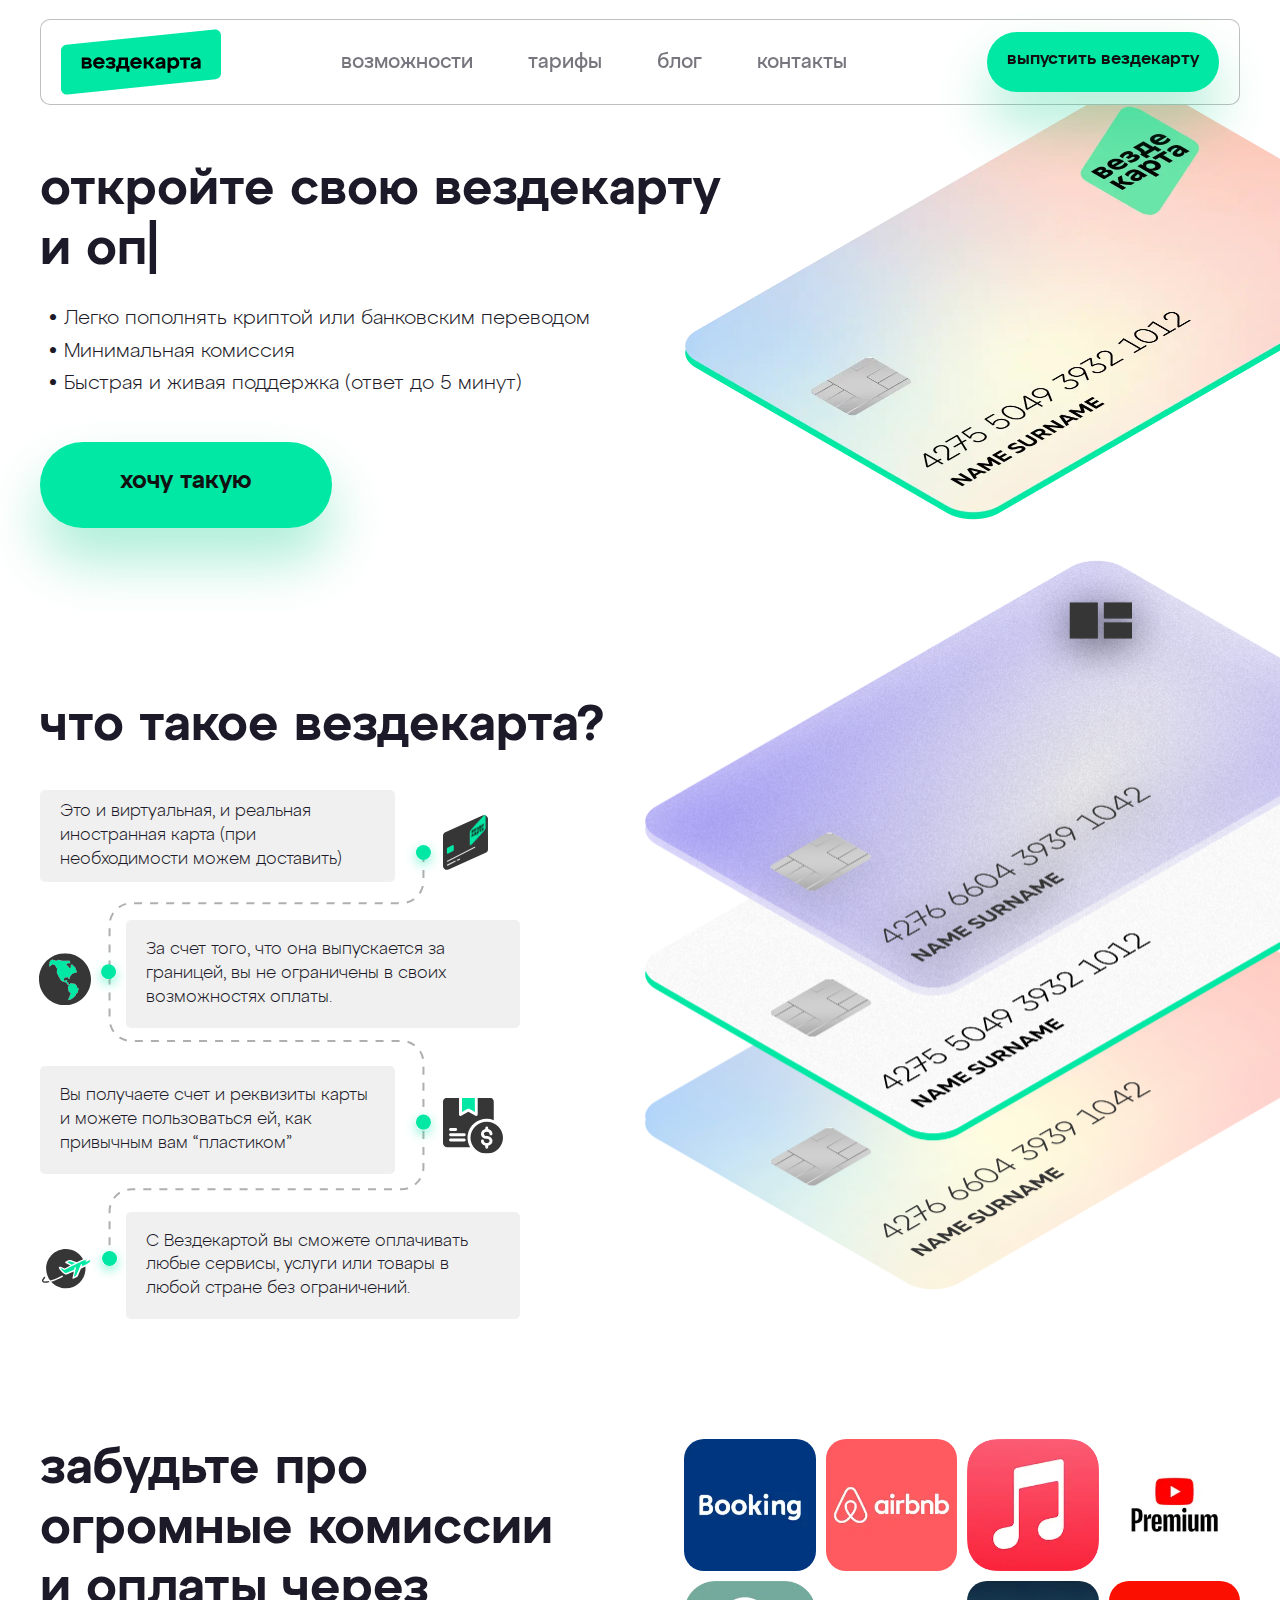
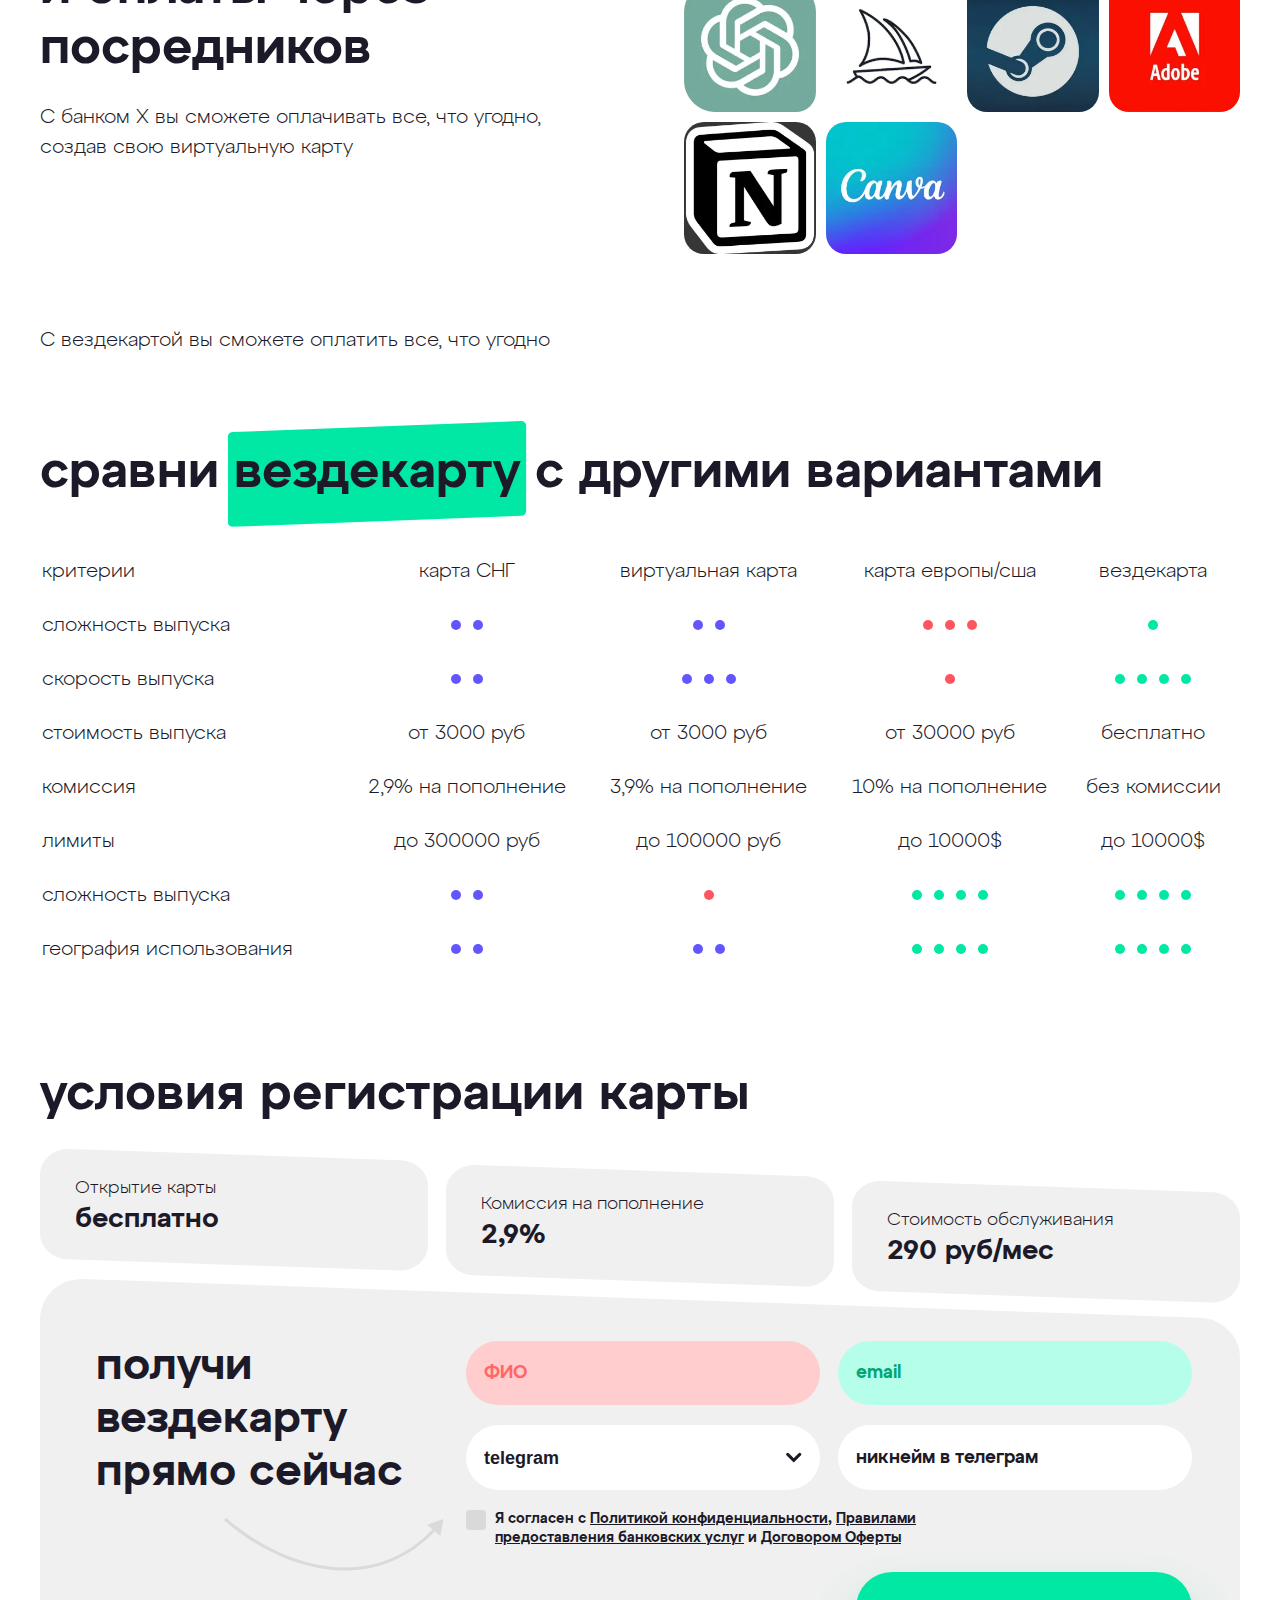
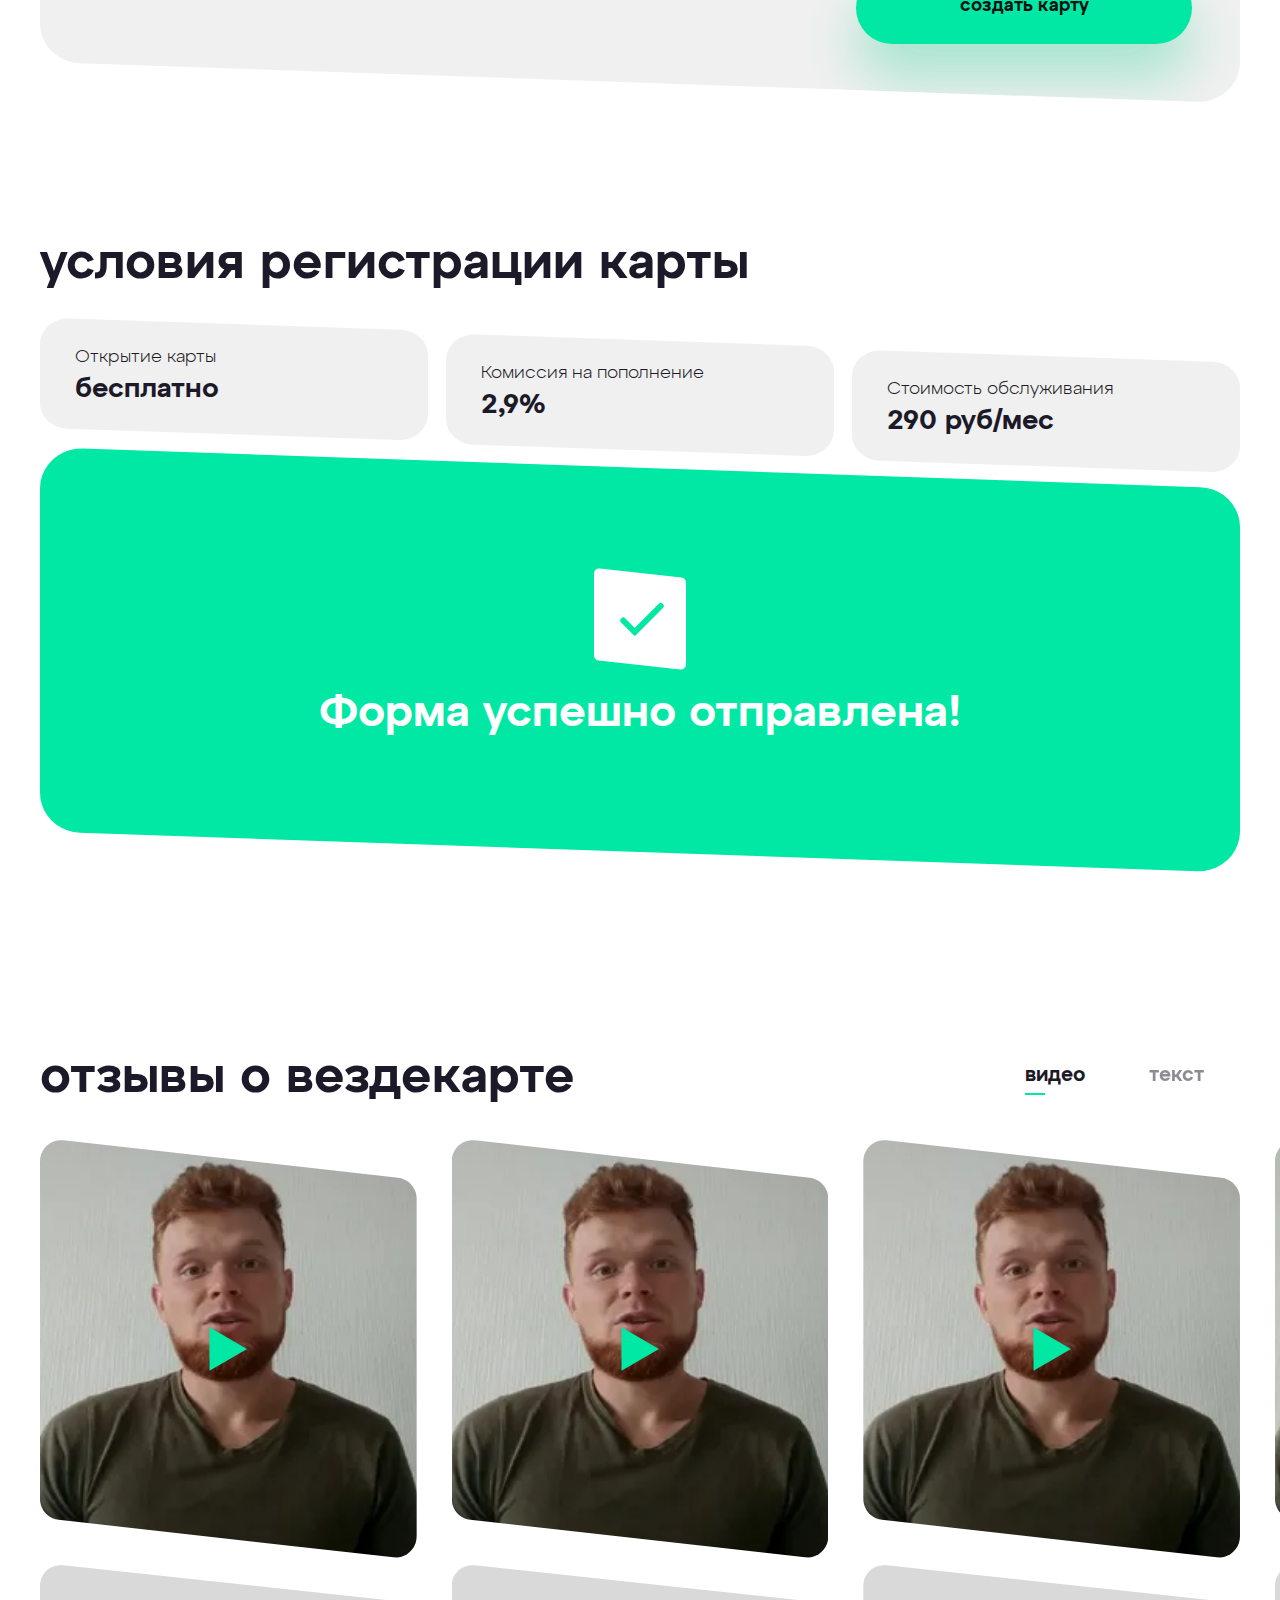
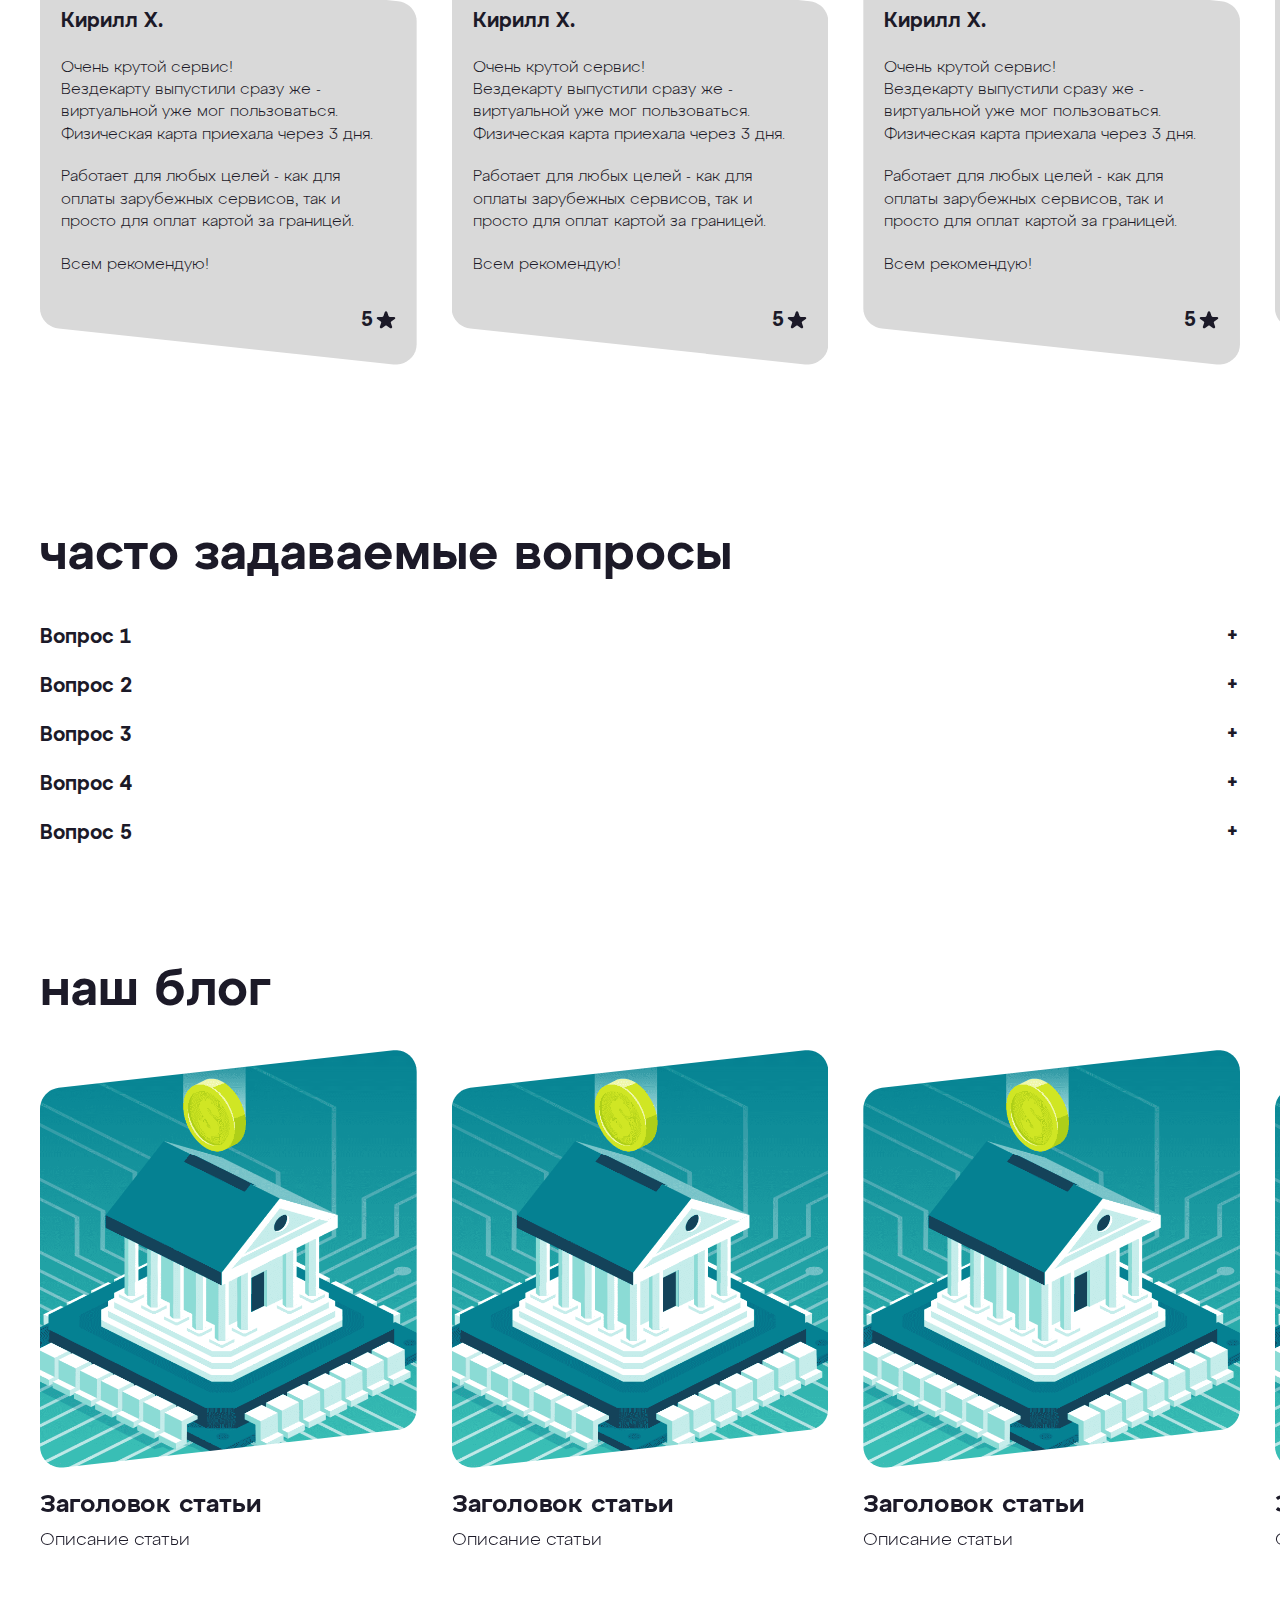
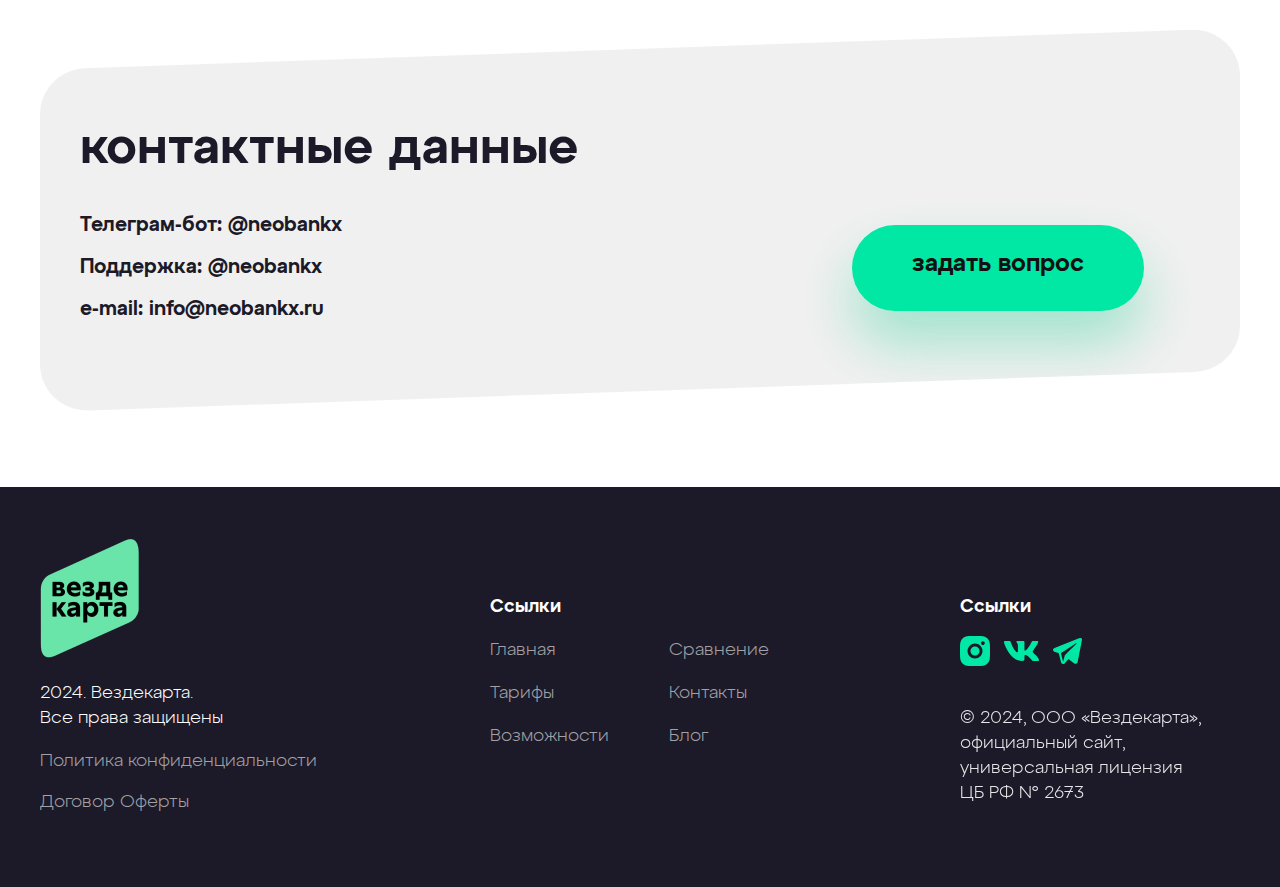
==== index.html @ 6c2f5650 "first commit" ====
<!DOCTYPE html>
<html lang="ru">

<head>
    <meta charset="UTF-8">
    <meta name="viewport" content="width=device-width, initial-scale=1.0">
    <meta name="description" content="">
    <meta name="keywords" content="">
    <link rel="stylesheet" href="css/swiper-bundle.min.css">
    <link rel="stylesheet" href="css/fancybox.css">
    <link rel="stylesheet" href="css/style.min.css">
    <title>Главная</title>
</head>


<body class="m-page">
    <div class="wrapper">
        <header class="header">
            <div class="container">
                <div class="header__inner">
                    <a href="" class="header__logo">
                        <img class="_view1" src="img/logo.svg" alt="">
                        <img class="_view2" src="img/logo2.png" alt="">
                    </a>

                    <div class="menu">
                        <nav class="nav">
                            <a href="" class="nav__link nav__link--hide">Главная</a>
                            <a href="" class="nav__link">возможности</a>
                            <a href="" class="nav__link">тарифы</a>
                            <a href="" class="nav__link nav__link--hide">Сравнение</a>
                            <a href="" class="nav__link">блог</a>
                            <a href="" class="nav__link">контакты</a>
                        </nav>

                        <div class="menu__bottom">
                            <div class="socials">
                                <a href="" class="socials__item">
                                    <img src="img/ig.svg" alt="">
                                </a>
                                <a href="" class="socials__item">
                                    <img src="img/vk.svg" alt="">
                                </a>
                                <a href="" class="socials__item">
                                    <img src="img/tg.svg" alt="">
                                </a>
                            </div>

                            <div class="menu__c">
                                <div class="text18">
                                    © 2024, ООО «Вездекарта», официальный сайт, универсальная лицензия ЦБ РФ № 2673
                                </div>
                            </div>
                        </div>
                    </div>

                    <button data-modal="consultModal" class="header__btn m-btn m-btn-green">
                        <span>выпустить вездекарту</span>
                    </button>

                    <button class="burger">
                        <img src="img/burger.svg" alt="" class="_view1">
                        <img src="img/burger2.svg" alt="" class="_view2">
                    </button>
                </div>
            </div>

        </header>
        <main class="content">

            <div class="main">
                <div class="container">
                    <div class="main__inner">
                        <div class="main__content">
                            <div class="h1">
                                <span>откройте свою вездекарту и</span> <span id="typed"></span>
                            </div>
                            <div style="display: none;" id="typed-strings">
                                <span>оплачивайте сервисы</span>
                                <span>пример 2</span>
                            </div>
                            <img src="img/main.webp" alt="" class="main__img">
                            <div class="text">
                                <ul>
                                    <li>Легко пополнять криптой или банковским переводом</li>
                                    <li>Минимальная комиссия</li>
                                    <li>Быстрая и живая поддержка (ответ до 5 минут)</li>
                                </ul>
                            </div>
                            <div class="main__nav">
                                <button data-modal="consultModal" class="main__btn m-btn m-btn-green">
                                    <span>хочу такую</span>
                                </button>
                            </div>
                        </div>
                    </div>
                </div>
            </div>

            <div class="what">
                <div class="container">
                    <div class="what__inner">
                        <div class="h1">
                            что такое вездекарта?
                        </div>
                        <div class="what__content">
                            <div class="what__items">
                                <div class="what-item">
                                    <div class="text17">
                                        Это и виртуальная, и реальная иностранная карта (при необходимости можем доставить)
                                    </div>
                                    <img src="img/what-icon.svg" alt="" class="what-item__icon">
                                </div>

                                <div class="what-item">
                                    <div class="text17">
                                        За счет того, что она выпускается за границей, вы не ограничены в своих возможностях оплаты.
                                    </div>
                                    <img src="img/what-icon2.svg" alt="" class="what-item__icon">
                                </div>

                                <div class="what-item">
                                    <div class="text17">
                                        Вы получаете счет и реквизиты карты и можете пользоваться ей, как привычным вам “пластиком”
                                    </div>
                                    <img src="img/what-icon3.svg" alt="" class="what-item__icon">
                                </div>

                                <div class="what-item">
                                    <div class="text17">
                                        С Вездекартой вы сможете оплачивать любые сервисы, услуги или товары в любой стране без ограничений.
                                    </div>
                                    <img src="img/what-icon4.svg" alt="" class="what-item__icon">
                                </div>

                            </div>
                            <div class="what__lines">
                                <img src="img/lines.svg" alt="">
                            </div>
                        </div>
                        <img src="img/what.png" alt="" class="what__img">
                    </div>
                </div>
            </div>

            <div class="catalog">
                <div class="container">
                    <div class="catalog__grid">
                        <div class="catalog__col">
                            <div class="h1">
                                забудьте про огромные комиссии и оплаты через посредников
                            </div>
                            <div class="catalog__desc">
                                С банком Х вы сможете оплачивать все, что угодно, создав свою виртуальную карту
                            </div>
                        </div>
                        <div class="catalog__col2">
                            <div class="catalog__items">
                                <div class="catalog__item">
                                    <img src="img/catalog-img.webp" alt="">
                                </div>
                                <div class="catalog__item">
                                    <img src="img/catalog-img2.webp" alt="">
                                </div>
                                <div class="catalog__item">
                                    <img src="img/catalog-img3.webp" alt="">
                                </div>
                                <div class="catalog__item">
                                    <img src="img/catalog-img4.webp" alt="">
                                </div>
                                <div class="catalog__item">
                                    <img src="img/catalog-img5.webp" alt="">
                                </div>
                                <div class="catalog__item">
                                    <img src="img/catalog-img6.webp" alt="">
                                </div>
                                <div class="catalog__item">
                                    <img src="img/catalog-img7.webp" alt="">
                                </div>
                                <div class="catalog__item">
                                    <img src="img/catalog-img8.webp" alt="">
                                </div>
                                <div class="catalog__item">
                                    <img src="img/catalog-img9.webp" alt="">
                                </div>
                                <div class="catalog__item">
                                    <img src="img/catalog-img10.webp" alt="">
                                </div>
                            </div>
                            <div class="catalog__logo">
                                <img src="img/logo3.png" alt="">
                            </div>
                        </div>
                        <div class="catalog__desc2">
                            С вездекартой вы сможете оплатить все, что угодно
                        </div>
                    </div>
                </div>
            </div>

            <div class="compare">
                <div class="container">
                    <div class="compare__title h1">
                        сравни <span>вездекарту</span> с другими вариантами
                    </div>
                    <div class="compare-table">
                        <table>
                            <tbody>
                                <tr>
                                    <td><span>критерии</span></td>
                                    <td><span>карта СНГ</span></td>
                                    <td><span>виртуальная карта</span></td>
                                    <td><span>карта европы/сша</span></td>
                                    <td><span>вездекарта</span></td>
                                </tr>
                                <tr>
                                    <td><span>сложность выпуска</span></td>
                                    <td><img src="img/compare-level.svg" alt=""></td>
                                    <td><img src="img/compare-level.svg" alt=""></td>
                                    <td><img src="img/compare-level2.svg" alt=""></td>
                                    <td><img src="img/compare-level3.svg" alt=""></td>
                                </tr>
                                <tr>
                                    <td><span>скорость выпуска</span></td>
                                    <td><img src="img/compare-level.svg" alt=""></td>
                                    <td><img src="img/compare-level4.svg" alt=""></td>
                                    <td><img src="img/compare-level5.svg" alt=""></td>
                                    <td><img src="img/compare-level6.svg" alt=""></td>
                                </tr>
                                <tr>
                                    <td><span>стоимость выпуска</span></td>
                                    <td><span>от 3000 руб</span></td>
                                    <td><span>от 3000 руб</span></td>
                                    <td><span>от 30000 руб</span></td>
                                    <td><span>бесплатно</span></td>
                                </tr>
                                <tr>
                                    <td><span>комиссия</span></td>
                                    <td><span>2,9% на пополнение</span></td>
                                    <td><span>3,9% на пополнение</span></td>
                                    <td><span>10% на пополнение</span></td>
                                    <td><span>без комиссии</span></td>
                                </tr>
                                <tr>
                                    <td><span>лимиты</span></td>
                                    <td><span>до 300000 руб</span></td>
                                    <td><span>до 100000 руб</span></td>
                                    <td><span>до 10000$</span></td>
                                    <td><span>до 10000$</span></td>
                                </tr>
                                <tr>
                                    <td><span>сложность выпуска</span></td>
                                    <td><img src="img/compare-level.svg" alt=""></td>
                                    <td><img src="img/compare-level5.svg" alt=""></td>
                                    <td><img src="img/compare-level6.svg" alt=""></td>
                                    <td><img src="img/compare-level6.svg" alt=""></td>
                                </tr>
                                <tr>
                                    <td><span>география использования</span></td>
                                    <td><img src="img/compare-level.svg" alt=""></td>
                                    <td><img src="img/compare-level.svg" alt=""></td>
                                    <td><img src="img/compare-level6.svg" alt=""></td>
                                    <td><img src="img/compare-level6.svg" alt=""></td>
                                </tr>
                            </tbody>
                        </table>
                    </div>
                </div>
            </div>

            <div class="condition">
                <div class="container">
                    <div class="h1">
                        условия регистрации карты
                    </div>
                    <div class="condition__props">
                        <div class="condition-prop">
                            <div class="condition-prop__title">
                                Открытие карты
                            </div>
                            <div class="condition-prop__desc">
                                бесплатно
                            </div>
                        </div>
                        <div class="condition-prop">
                            <div class="condition-prop__title">
                                Комиссия на пополнение
                            </div>
                            <div class="condition-prop__desc">
                                2,9%
                            </div>
                        </div>
                        <div class="condition-prop">
                            <div class="condition-prop__title">
                                Стоимость обслуживания
                            </div>
                            <div class="condition-prop__desc">
                                290 руб/мес
                            </div>
                        </div>
                    </div>

                    <form class="condition-form ">
                        <div class="condition-form__col">
                            <div class="h1">
                                получи вездекарту прямо сейчас
                            </div>

                            <img class="condition-form__arrow" src="img/arrow.svg" alt="">
                        </div>
                        <div class="condition-form__col2">
                            <div class="condition-form__fields">

                                <div class="fg _error">
                                    <input type="text" placeholder="ФИО">
                                </div>
                                <div class="fg _success">
                                    <input type="text" placeholder="email">
                                </div>
                                <div class="fg">
                                    <select>
                                        <option selected>telegram</option>
                                        <option>vk</option>
                                        <option>instagram</option>
                                    </select>
                                </div>
                                <div class="fg">
                                    <input type="text" placeholder="никнейм в телеграм">
                                </div>

                            </div>
                            <div class="m-check">
                                <input type="checkbox">
                                <label>
                                    <span>
                    Я согласен с <a href="">Политикой конфиденциальности</a>, <a href="">Правилами предоставления банковских услуг</a> и <a href="">Договором Оферты</a>
                </span>
                                </label>
                            </div>
                            <div class="condition-form__nav">
                                <button class="condition-form__btn m-btn m-btn-green">
                                    <span>создать карту</span>
                                </button>
                            </div>
                        </div>
                        <div class="condition-form__success">
                            <img src="img/check2.svg" alt="" class="condition-form__success-icon">
                            <div class="condition-form__success-title">
                                Форма успешно отправлена!
                            </div>
                        </div>
                    </form>

                </div>
            </div>

            <div class="condition">
                <div class="container">
                    <div class="h1">
                        условия регистрации карты
                    </div>
                    <div class="condition__props">
                        <div class="condition-prop">
                            <div class="condition-prop__title">
                                Открытие карты
                            </div>
                            <div class="condition-prop__desc">
                                бесплатно
                            </div>
                        </div>
                        <div class="condition-prop">
                            <div class="condition-prop__title">
                                Комиссия на пополнение
                            </div>
                            <div class="condition-prop__desc">
                                2,9%
                            </div>
                        </div>
                        <div class="condition-prop">
                            <div class="condition-prop__title">
                                Стоимость обслуживания
                            </div>
                            <div class="condition-prop__desc">
                                290 руб/мес
                            </div>
                        </div>
                    </div>

                    <form class="condition-form _success">
                        <div class="condition-form__col">
                            <div class="h1">
                                получи вездекарту прямо сейчас
                            </div>

                            <img class="condition-form__arrow" src="img/arrow.svg" alt="">
                        </div>
                        <div class="condition-form__col2">
                            <div class="condition-form__fields">

                                <div class="fg _error">
                                    <input type="text" placeholder="ФИО">
                                </div>
                                <div class="fg _success">
                                    <input type="text" placeholder="email">
                                </div>
                                <div class="fg">
                                    <select>
                                        <option selected>telegram</option>
                                        <option>vk</option>
                                        <option>instagram</option>
                                    </select>
                                </div>
                                <div class="fg">
                                    <input type="text" placeholder="никнейм в телеграм">
                                </div>

                            </div>
                            <div class="m-check">
                                <input type="checkbox">
                                <label>
                                    <span>
                    Я согласен с <a href="">Политикой конфиденциальности</a>, <a href="">Правилами предоставления банковских услуг</a> и <a href="">Договором Оферты</a>
                </span>
                                </label>
                            </div>
                            <div class="condition-form__nav">
                                <button class="condition-form__btn m-btn m-btn-green">
                                    <span>создать карту</span>
                                </button>
                            </div>
                        </div>
                        <div class="condition-form__success">
                            <img src="img/check2.svg" alt="" class="condition-form__success-icon">
                            <div class="condition-form__success-title">
                                Форма успешно отправлена!
                            </div>
                        </div>
                    </form>

                </div>
            </div>

            <div class="reviews _tabs-parent">
                <div class="container">
                    <div class="reviews__top _flex-between">
                        <div class="h1">
                            отзывы о вездекарте
                        </div>
                        <div class="m-tabs _flex">
                            <div class="m-tab _tab _active" data-tab="_tab1">
                                <span>видео</span>
                            </div>
                            <div class="m-tab _tab" data-tab="_tab2">
                                <span>текст</span>
                            </div>
                        </div>
                    </div>

                    <div class="tab-content _tab1 _active">
                        <div class="reviews-slider slider">
                            <div class="swiper-container">
                                <div class="swiper-wrapper">
                                    <div class="swiper-slide">
                                        <div class="review-card">

                                            <a href="videos/Countdown7.mp4" data-fancybox class="review-card__img">
                                                <img src="img/review.png" alt="">
                                                <span class="review-card__play"></span>
                                            </a>
                                            <div class="review-card__text">
                                                <div class="review-card__title">
                                                    Кирилл Х.
                                                </div>
                                                <div class="review-card__desc">
                                                    <p>
                                                        Очень крутой сервис! <br>
                Вездекарту выпустили сразу же - виртуальной уже мог пользоваться. Физическая карта приехала через 3 дня.
                                                    </p>
                                                    <p>Работает для любых целей - как для оплаты зарубежных сервисов, так и просто для оплат картой за границей.</p>
                                                    <p>Всем рекомендую!</p>
                                                </div>
                                                <div class="review-card__stars _flex">
                                                    <span class="text20">5</span>
                                                    <img src="img/star.svg" alt="">
                                                </div>
                                            </div>
                                        </div>

                                    </div>
                                    <div class="swiper-slide">
                                        <div class="review-card">

                                            <a href="videos/Countdown7.mp4" data-fancybox class="review-card__img">
                                                <img src="img/review.png" alt="">
                                                <span class="review-card__play"></span>
                                            </a>
                                            <div class="review-card__text">
                                                <div class="review-card__title">
                                                    Кирилл Х.
                                                </div>
                                                <div class="review-card__desc">
                                                    <p>
                                                        Очень крутой сервис! <br>
                Вездекарту выпустили сразу же - виртуальной уже мог пользоваться. Физическая карта приехала через 3 дня.
                                                    </p>
                                                    <p>Работает для любых целей - как для оплаты зарубежных сервисов, так и просто для оплат картой за границей.</p>
                                                    <p>Всем рекомендую!</p>
                                                </div>
                                                <div class="review-card__stars _flex">
                                                    <span class="text20">5</span>
                                                    <img src="img/star.svg" alt="">
                                                </div>
                                            </div>
                                        </div>

                                    </div>
                                    <div class="swiper-slide">
                                        <div class="review-card">

                                            <a href="videos/Countdown7.mp4" data-fancybox class="review-card__img">
                                                <img src="img/review.png" alt="">
                                                <span class="review-card__play"></span>
                                            </a>
                                            <div class="review-card__text">
                                                <div class="review-card__title">
                                                    Кирилл Х.
                                                </div>
                                                <div class="review-card__desc">
                                                    <p>
                                                        Очень крутой сервис! <br>
                Вездекарту выпустили сразу же - виртуальной уже мог пользоваться. Физическая карта приехала через 3 дня.
                                                    </p>
                                                    <p>Работает для любых целей - как для оплаты зарубежных сервисов, так и просто для оплат картой за границей.</p>
                                                    <p>Всем рекомендую!</p>
                                                </div>
                                                <div class="review-card__stars _flex">
                                                    <span class="text20">5</span>
                                                    <img src="img/star.svg" alt="">
                                                </div>
                                            </div>
                                        </div>

                                    </div>
                                    <div class="swiper-slide">
                                        <div class="review-card">

                                            <a href="videos/Countdown7.mp4" data-fancybox class="review-card__img">
                                                <img src="img/review.png" alt="">
                                                <span class="review-card__play"></span>
                                            </a>
                                            <div class="review-card__text">
                                                <div class="review-card__title">
                                                    Кирилл Х.
                                                </div>
                                                <div class="review-card__desc">
                                                    <p>
                                                        Очень крутой сервис! <br>
                Вездекарту выпустили сразу же - виртуальной уже мог пользоваться. Физическая карта приехала через 3 дня.
                                                    </p>
                                                    <p>Работает для любых целей - как для оплаты зарубежных сервисов, так и просто для оплат картой за границей.</p>
                                                    <p>Всем рекомендую!</p>
                                                </div>
                                                <div class="review-card__stars _flex">
                                                    <span class="text20">5</span>
                                                    <img src="img/star.svg" alt="">
                                                </div>
                                            </div>
                                        </div>

                                    </div>
                                    <div class="swiper-slide">
                                        <div class="review-card">

                                            <a href="videos/Countdown7.mp4" data-fancybox class="review-card__img">
                                                <img src="img/review.png" alt="">
                                                <span class="review-card__play"></span>
                                            </a>
                                            <div class="review-card__text">
                                                <div class="review-card__title">
                                                    Кирилл Х.
                                                </div>
                                                <div class="review-card__desc">
                                                    <p>
                                                        Очень крутой сервис! <br>
                Вездекарту выпустили сразу же - виртуальной уже мог пользоваться. Физическая карта приехала через 3 дня.
                                                    </p>
                                                    <p>Работает для любых целей - как для оплаты зарубежных сервисов, так и просто для оплат картой за границей.</p>
                                                    <p>Всем рекомендую!</p>
                                                </div>
                                                <div class="review-card__stars _flex">
                                                    <span class="text20">5</span>
                                                    <img src="img/star.svg" alt="">
                                                </div>
                                            </div>
                                        </div>

                                    </div>
                                </div>
                            </div>
                        </div>
                    </div>

                    <div class="tab-content _tab2">
                        <div class="reviews-slider slider">
                            <div class="swiper-container">
                                <div class="swiper-wrapper">
                                    <div class="swiper-slide">
                                        <div class="review-card">

                                            <div class="review-card__text">
                                                <div class="review-card__title">
                                                    Кирилл Х.
                                                </div>
                                                <div class="review-card__desc">
                                                    <p>
                                                        Очень крутой сервис! <br>
                Вездекарту выпустили сразу же - виртуальной уже мог пользоваться. Физическая карта приехала через 3 дня.
                                                    </p>
                                                    <p>Работает для любых целей - как для оплаты зарубежных сервисов, так и просто для оплат картой за границей.</p>
                                                    <p>Всем рекомендую!</p>
                                                </div>
                                                <div class="review-card__stars _flex">
                                                    <span class="text20">5</span>
                                                    <img src="img/star.svg" alt="">
                                                </div>
                                            </div>
                                        </div>

                                    </div>
                                    <div class="swiper-slide">
                                        <div class="review-card">

                                            <div class="review-card__text">
                                                <div class="review-card__title">
                                                    Кирилл Х.
                                                </div>
                                                <div class="review-card__desc">
                                                    <p>
                                                        Очень крутой сервис! <br>
                Вездекарту выпустили сразу же - виртуальной уже мог пользоваться. Физическая карта приехала через 3 дня.
                                                    </p>
                                                    <p>Работает для любых целей - как для оплаты зарубежных сервисов, так и просто для оплат картой за границей.</p>
                                                    <p>Всем рекомендую!</p>
                                                </div>
                                                <div class="review-card__stars _flex">
                                                    <span class="text20">5</span>
                                                    <img src="img/star.svg" alt="">
                                                </div>
                                            </div>
                                        </div>

                                    </div>
                                    <div class="swiper-slide">
                                        <div class="review-card">

                                            <div class="review-card__text">
                                                <div class="review-card__title">
                                                    Кирилл Х.
                                                </div>
                                                <div class="review-card__desc">
                                                    <p>
                                                        Очень крутой сервис! <br>
                Вездекарту выпустили сразу же - виртуальной уже мог пользоваться. Физическая карта приехала через 3 дня.
                                                    </p>
                                                    <p>Работает для любых целей - как для оплаты зарубежных сервисов, так и просто для оплат картой за границей.</p>
                                                    <p>Всем рекомендую!</p>
                                                </div>
                                                <div class="review-card__stars _flex">
                                                    <span class="text20">5</span>
                                                    <img src="img/star.svg" alt="">
                                                </div>
                                            </div>
                                        </div>

                                    </div>
                                    <div class="swiper-slide">
                                        <div class="review-card">

                                            <div class="review-card__text">
                                                <div class="review-card__title">
                                                    Кирилл Х.
                                                </div>
                                                <div class="review-card__desc">
                                                    <p>
                                                        Очень крутой сервис! <br>
                Вездекарту выпустили сразу же - виртуальной уже мог пользоваться. Физическая карта приехала через 3 дня.
                                                    </p>
                                                    <p>Работает для любых целей - как для оплаты зарубежных сервисов, так и просто для оплат картой за границей.</p>
                                                    <p>Всем рекомендую!</p>
                                                </div>
                                                <div class="review-card__stars _flex">
                                                    <span class="text20">5</span>
                                                    <img src="img/star.svg" alt="">
                                                </div>
                                            </div>
                                        </div>

                                    </div>
                                    <div class="swiper-slide">
                                        <div class="review-card">

                                            <div class="review-card__text">
                                                <div class="review-card__title">
                                                    Кирилл Х.
                                                </div>
                                                <div class="review-card__desc">
                                                    <p>
                                                        Очень крутой сервис! <br>
                Вездекарту выпустили сразу же - виртуальной уже мог пользоваться. Физическая карта приехала через 3 дня.
                                                    </p>
                                                    <p>Работает для любых целей - как для оплаты зарубежных сервисов, так и просто для оплат картой за границей.</p>
                                                    <p>Всем рекомендую!</p>
                                                </div>
                                                <div class="review-card__stars _flex">
                                                    <span class="text20">5</span>
                                                    <img src="img/star.svg" alt="">
                                                </div>
                                            </div>
                                        </div>

                                    </div>
                                </div>
                            </div>
                        </div>
                    </div>
                </div>
            </div>

            <div class="faq">
                <div class="container">
                    <div class="h1">
                        часто задаваемые вопросы
                    </div>
                    <div class="faq__items">
                        <div class="faq-card dark-text">
                            <div class="faq-card__show">
                                <div class="faq-card__title text20 semi-bold-text">
                                    Вопрос 1
                                </div>
                                <div class="faq-card__btn">
                                    <span>+</span>
                                </div>
                            </div>
                            <div class="faq-card__hidden">
                                <div class="text20 text15-tablet">
                                    Lorem ipsum dolor sit amet consectetur. Dis aliquet consequat felis quis diam consectetur. Quisque velit ut nulla id enim iaculis curabitur netus odio. Quam sed et enim vulputate. Mi elementum orci ut nunc id ultrices erat scelerisque. Convallis massa urna gravida dignissim neque at nisl faucibus accumsan. Pellentesque pellentesque odio ullamcorper nam pharetra fames enim posuere. Purus at nullam mi aliquam velit in. Elementum turpis magna vitae fermentum cursus maecenas integer dignissim tortor. Ut diam interdum vel sagittis risus lacus tincidunt suspendisse. At facilisi sed amet ut faucibus. Leo tortor odio velit tristique morbi purus. Et odio odio amet at ut. Tellus aenean turpis tempus porttitor pharetra tincidunt habitant tempus bibendum.
                                </div>
                            </div>
                        </div>

                        <div class="faq-card dark-text">
                            <div class="faq-card__show">
                                <div class="faq-card__title text20 semi-bold-text">
                                    Вопрос 2
                                </div>
                                <div class="faq-card__btn">
                                    <span>+</span>
                                </div>
                            </div>
                            <div class="faq-card__hidden">
                                <div class="text20 text15-tablet">
                                    Lorem ipsum dolor sit amet consectetur. Dis aliquet consequat felis quis diam consectetur. Quisque velit ut nulla id enim iaculis curabitur netus odio. Quam sed et enim vulputate. Mi elementum orci ut nunc id ultrices erat scelerisque. Convallis massa urna gravida dignissim neque at nisl faucibus accumsan. Pellentesque pellentesque odio ullamcorper nam pharetra fames enim posuere. Purus at nullam mi aliquam velit in. Elementum turpis magna vitae fermentum cursus maecenas integer dignissim tortor. Ut diam interdum vel sagittis risus lacus tincidunt suspendisse. At facilisi sed amet ut faucibus. Leo tortor odio velit tristique morbi purus. Et odio odio amet at ut. Tellus aenean turpis tempus porttitor pharetra tincidunt habitant tempus bibendum.
                                </div>
                            </div>
                        </div>

                        <div class="faq-card dark-text">
                            <div class="faq-card__show">
                                <div class="faq-card__title text20 semi-bold-text">
                                    Вопрос 3
                                </div>
                                <div class="faq-card__btn">
                                    <span>+</span>
                                </div>
                            </div>
                            <div class="faq-card__hidden">
                                <div class="text20 text15-tablet">
                                    Lorem ipsum dolor sit amet consectetur. Dis aliquet consequat felis quis diam consectetur. Quisque velit ut nulla id enim iaculis curabitur netus odio. Quam sed et enim vulputate. Mi elementum orci ut nunc id ultrices erat scelerisque. Convallis massa urna gravida dignissim neque at nisl faucibus accumsan. Pellentesque pellentesque odio ullamcorper nam pharetra fames enim posuere. Purus at nullam mi aliquam velit in. Elementum turpis magna vitae fermentum cursus maecenas integer dignissim tortor. Ut diam interdum vel sagittis risus lacus tincidunt suspendisse. At facilisi sed amet ut faucibus. Leo tortor odio velit tristique morbi purus. Et odio odio amet at ut. Tellus aenean turpis tempus porttitor pharetra tincidunt habitant tempus bibendum.
                                </div>
                            </div>
                        </div>

                        <div class="faq-card dark-text">
                            <div class="faq-card__show">
                                <div class="faq-card__title text20 semi-bold-text">
                                    Вопрос 4
                                </div>
                                <div class="faq-card__btn">
                                    <span>+</span>
                                </div>
                            </div>
                            <div class="faq-card__hidden">
                                <div class="text20 text15-tablet">
                                    Lorem ipsum dolor sit amet consectetur. Dis aliquet consequat felis quis diam consectetur. Quisque velit ut nulla id enim iaculis curabitur netus odio. Quam sed et enim vulputate. Mi elementum orci ut nunc id ultrices erat scelerisque. Convallis massa urna gravida dignissim neque at nisl faucibus accumsan. Pellentesque pellentesque odio ullamcorper nam pharetra fames enim posuere. Purus at nullam mi aliquam velit in. Elementum turpis magna vitae fermentum cursus maecenas integer dignissim tortor. Ut diam interdum vel sagittis risus lacus tincidunt suspendisse. At facilisi sed amet ut faucibus. Leo tortor odio velit tristique morbi purus. Et odio odio amet at ut. Tellus aenean turpis tempus porttitor pharetra tincidunt habitant tempus bibendum.
                                </div>
                            </div>
                        </div>

                        <div class="faq-card dark-text">
                            <div class="faq-card__show">
                                <div class="faq-card__title text20 semi-bold-text">
                                    Вопрос 5
                                </div>
                                <div class="faq-card__btn">
                                    <span>+</span>
                                </div>
                            </div>
                            <div class="faq-card__hidden">
                                <div class="text20 text15-tablet">
                                    Lorem ipsum dolor sit amet consectetur. Dis aliquet consequat felis quis diam consectetur. Quisque velit ut nulla id enim iaculis curabitur netus odio. Quam sed et enim vulputate. Mi elementum orci ut nunc id ultrices erat scelerisque. Convallis massa urna gravida dignissim neque at nisl faucibus accumsan. Pellentesque pellentesque odio ullamcorper nam pharetra fames enim posuere. Purus at nullam mi aliquam velit in. Elementum turpis magna vitae fermentum cursus maecenas integer dignissim tortor. Ut diam interdum vel sagittis risus lacus tincidunt suspendisse. At facilisi sed amet ut faucibus. Leo tortor odio velit tristique morbi purus. Et odio odio amet at ut. Tellus aenean turpis tempus porttitor pharetra tincidunt habitant tempus bibendum.
                                </div>
                            </div>
                        </div>

                    </div>
                </div>
            </div>

            <div class="news">
                <div class="container">
                    <div class="h1">
                        наш блог
                    </div>
                    <div class="news-slider slider">
                        <div class="swiper-container">
                            <div class="swiper-wrapper">
                                <div class="swiper-slide">
                                    <div class="news-card">
                                        <a href="" class="news-card__img">
                                            <img src="img/news.png" alt="">
                                        </a>
                                        <div class="news-card__text">
                                            <div class="news-card__title">
                                                <a href="">Заголовок статьи</a>
                                            </div>
                                            <div class="news-card__desc text18">
                                                Описание статьи
                                            </div>
                                        </div>
                                    </div>


                                </div>
                                <div class="swiper-slide">
                                    <div class="news-card">
                                        <a href="" class="news-card__img">
                                            <img src="img/news.png" alt="">
                                        </a>
                                        <div class="news-card__text">
                                            <div class="news-card__title">
                                                <a href="">Заголовок статьи</a>
                                            </div>
                                            <div class="news-card__desc text18">
                                                Описание статьи
                                            </div>
                                        </div>
                                    </div>


                                </div>
                                <div class="swiper-slide">
                                    <div class="news-card">
                                        <a href="" class="news-card__img">
                                            <img src="img/news.png" alt="">
                                        </a>
                                        <div class="news-card__text">
                                            <div class="news-card__title">
                                                <a href="">Заголовок статьи</a>
                                            </div>
                                            <div class="news-card__desc text18">
                                                Описание статьи
                                            </div>
                                        </div>
                                    </div>


                                </div>
                                <div class="swiper-slide">
                                    <div class="news-card">
                                        <a href="" class="news-card__img">
                                            <img src="img/news.png" alt="">
                                        </a>
                                        <div class="news-card__text">
                                            <div class="news-card__title">
                                                <a href="">Заголовок статьи</a>
                                            </div>
                                            <div class="news-card__desc text18">
                                                Описание статьи
                                            </div>
                                        </div>
                                    </div>


                                </div>
                                <div class="swiper-slide">
                                    <div class="news-card">
                                        <a href="" class="news-card__img">
                                            <img src="img/news.png" alt="">
                                        </a>
                                        <div class="news-card__text">
                                            <div class="news-card__title">
                                                <a href="">Заголовок статьи</a>
                                            </div>
                                            <div class="news-card__desc text18">
                                                Описание статьи
                                            </div>
                                        </div>
                                    </div>


                                </div>
                                <div class="swiper-slide">
                                    <div class="news-card">
                                        <a href="" class="news-card__img">
                                            <img src="img/news.png" alt="">
                                        </a>
                                        <div class="news-card__text">
                                            <div class="news-card__title">
                                                <a href="">Заголовок статьи</a>
                                            </div>
                                            <div class="news-card__desc text18">
                                                Описание статьи
                                            </div>
                                        </div>
                                    </div>


                                </div>
                            </div>
                        </div>
                    </div>

                </div>
            </div>

            <div class="contacts-index">
                <div class="container">
                    <div class="contacts-index__inner">
                        <div class="h1">
                            контактные данные
                        </div>
                        <div class="contacts-index__wrap _flex-between">
                            <div class="contacts-index__items">
                                <div class="contacts-index__item">
                                    Телеграм-бот: <a href="">@neobankx</a>
                                </div>
                                <div class="contacts-index__item">
                                    Поддержка: <a href="">@neobankx</a>
                                </div>
                                <div class="contacts-index__item">
                                    e-mail: <a href="mailto:info@neobankx.ru">info@neobankx.ru</a>
                                </div>
                            </div>
                            <button data-modal="consultModal" class="contacts-index__btn m-btn m-btn-green">
                                <span>задать вопрос</span>
                            </button>
                        </div>
                    </div>
                </div>

            </div>

        </main>
        <footer class="footer">
            <div class="container">
                <div class="footer__inner">
                    <div class="footer__col">
                        <a href="" class="footer__logo">
                            <img src="img/logo.png" alt="">
                        </a>
                        <div class="footer__protect">
                            <div class="text18">
                                2024. Вездекарта. <br>
                    Все права защищены
                            </div>
                        </div>
                        <div class="footer__links">
                            <ul>
                                <li><a href="">Политика конфиденциальности</a></li>
                                <li><a href="">Договор Оферты</a></li>
                            </ul>
                        </div>
                    </div>
                    <div class="footer__col2">
                        <div class="text18 semi-bold-text">
                            Ссылки
                        </div>
                        <div class="footer__links2">
                            <ul>
                                <li><a href="">Главная</a></li>
                                <li><a href="">Тарифы</a></li>
                                <li><a href="">Возможности</a></li>
                                <li><a href="">Сравнение</a></li>
                                <li><a href="">Контакты</a></li>
                                <li><a href="">Блог</a></li>
                            </ul>
                        </div>
                    </div>
                    <div class="footer__col3">
                        <div class="text18 semi-bold-text">
                            Ссылки
                        </div>
                        <div class="socials">
                            <a href="" class="socials__item">
                                <img src="img/ig.svg" alt="">
                            </a>
                            <a href="" class="socials__item">
                                <img src="img/vk.svg" alt="">
                            </a>
                            <a href="" class="socials__item">
                                <img src="img/tg.svg" alt="">
                            </a>
                        </div>

                        <div class="footer__c">
                            <div class="text18">
                                © 2024, ООО «Вездекарта», официальный сайт, универсальная лицензия ЦБ РФ № 2673
                            </div>
                        </div>
                    </div>
                </div>
            </div>

        </footer>
    </div>

    <div class="modal" id="consultModal">
        <div class="modal__bg modal-bg _close-modal"></div>
        <div class="modal__dialog">
            <button class="close-btn _close-modal">
                <img src="img/burger2.svg" alt="">
            </button>

            <form class="condition-form ">
                <div class="condition-form__col">
                    <div class="h1">
                        Есть вопрос?
                    </div>

                    <div class="condition-form__desc">
                        Задайте его нам, и мы оперативно ответим
                    </div>

                    <img class="condition-form__arrow" src="img/arrow.svg" alt="">
                </div>
                <div class="condition-form__col2">
                    <div class="condition-form__fields">

                        <div class="fg">
                            <select>
                                <option selected>telegram</option>
                                <option>vk</option>
                                <option>instagram</option>
                            </select>
                        </div>
                        <div class="fg">
                            <input type="text" placeholder="никнейм в телеграм">
                        </div>

                        <div class="fg _full">
                            <input type="text" placeholder="ваш вопрос">
                        </div>

                    </div>
                    <div class="m-check">
                        <input type="checkbox">
                        <label>
                            <span>
                    Я согласен с <a href="">Политикой конфиденциальности</a>, <a href="">Правилами предоставления банковских услуг</a> и <a href="">Договором Оферты</a>
                </span>
                        </label>
                    </div>
                    <div class="condition-form__nav">
                        <button class="condition-form__btn m-btn m-btn-green">
                            <span>создать карту</span>
                        </button>
                    </div>
                </div>
                <div class="condition-form__success">
                    <img src="img/check2.svg" alt="" class="condition-form__success-icon">
                    <div class="condition-form__success-title">
                        Форма успешно отправлена!
                    </div>
                </div>
            </form>

            <div class="condition-form condition-form--bg"></div>
        </div>
    </div>


    <script src="js/jquery.min.js"></script>
    <script src="js/swiper-bundle.min.js"></script>
    <script src="js/typed.js@2.0.js"></script>
    <script src="js/fancybox.umd.js"></script>
    <script src="js/gsap.min.js"></script>
    <script src="js/ScrollTrigger.min.js"></script>
    <script src="js/main.min.js"></script>

</body>

</html>
---- css/style.min.css ----
@font-face{font-family:"Atyp Text";src:url(../fonts/AtypText-Light.ttf) format("ttf"),url(../fonts/AtypText-Light.eot) format("eot"),url(../fonts/AtypText-Light.woff) format("woff"),url(../fonts/AtypText-Light.woff2) format("woff2");font-weight:300;font-style:normal;font-display:swap}@font-face{font-family:"Atyp Text";src:url(../fonts/AtypText-Regular.ttf) format("ttf"),url(../fonts/AtypText-Regular.eot) format("eot"),url(../fonts/AtypText-Regular.woff) format("woff"),url(../fonts/AtypText-Regular.woff2) format("woff2");font-weight:400;font-style:normal;font-display:swap}@font-face{font-family:"Atyp Text";src:url(../fonts/AtypText-Medium.ttf) format("ttf"),url(../fonts/AtypText-Medium.eot) format("eot"),url(../fonts/AtypText-Medium.woff) format("woff"),url(../fonts/AtypText-Medium.woff2) format("woff2");font-weight:500;font-style:normal;font-display:swap}@font-face{font-family:"Atyp Text";src:url(../fonts/AtypText-Semibold.ttf) format("ttf"),url(../fonts/AtypText-Semibold.eot) format("eot"),url(../fonts/AtypText-Semibold.woff) format("woff"),url(../fonts/AtypText-Semibold.woff2) format("woff2");font-weight:600;font-style:normal;font-display:swap}*,::after,::before{margin:0;padding:0;-webkit-box-sizing:border-box;box-sizing:border-box;-webkit-font-smoothing:antialiased!important;-webkit-tap-highlight-color:transparent;outline:0!important}h1,h2,h3,h4,h5,h6{font-weight:400}a,body,div,form,h1,h2,h3,h4,h5,li,p,ul{margin:0;padding:0;border:0;text-decoration:none;line-height:1}button,input,textarea{outline:0!important;-webkit-transition:.125s;-o-transition:.125s;transition:.125s;font-family:inherit}input:active,input[type=checkbox]:focus,input[type=file]:focus,input[type=radio]:focus,input[type=text]:focus{outline:0!important}::-webkit-input-placeholder{color:#222}::-moz-placeholder{color:#222}:-moz-placeholder{color:#222}:-ms-input-placeholder{color:#222}input::-webkit-inner-spin-button,input::-webkit-outer-spin-button{-webkit-appearance:none;margin:0}input[type=number]{-moz-appearance:textfield}html{height:100%;scroll-behavior:smooth;width:100%}svg{-ms-flex-negative:0;flex-shrink:0;height:auto}circle,path,rect,svg{-webkit-transition:.3s;-o-transition:.3s;transition:.3s}a{color:inherit;text-decoration:none;-webkit-transition:.3s;-o-transition:.3s;transition:.3s}a:focus,a:hover{text-decoration:none}li,ul{margin:0;padding:0;list-style:none}i{line-height:100%}fieldset{min-width:0;padding:0;margin:0;border:0}button{cursor:pointer;border:none;outline:0;-webkit-box-sizing:border-box;box-sizing:border-box;-webkit-transition:.3s;-o-transition:.3s;transition:.3s;background-color:inherit;font-size:1em}.swiper-button-next,.swiper-button-prev{z-index:2}.swiper-button-next::after,.swiper-button-prev::after{display:none}img{-webkit-user-select:none;-moz-user-select:none;-o-user-select:none;-ms-user-select:none;user-select:none;-ms-flex-negative:0;flex-shrink:0}html.fixed-body{overflow-y:hidden}.wrapper{min-height:100vh;display:-webkit-box;display:-ms-flexbox;display:flex;-webkit-box-orient:vertical;-webkit-box-direction:normal;-ms-flex-direction:column;flex-direction:column;-ms-flex-negative:0;flex-shrink:0}.content{-webkit-box-flex:1;-ms-flex-positive:1;flex-grow:1;display:-webkit-box;display:-ms-flexbox;display:flex;-webkit-box-orient:vertical;-webkit-box-direction:normal;-ms-flex-direction:column;flex-direction:column;width:100%}.m-page{width:calc(100vw - (100vw - 100%));overflow-x:hidden;font-family:"Atyp Text",sans-serif;font-weight:300;color:#1c1a28;font-size:calc(1240px * (16 / 1240))}@media screen and (max-width:1240px){.m-page{font-size:calc(100vw * (16 / 1240))}}.m-page.fixed-body,.m-page.fixed-body2{overflow-y:hidden;padding-right:var(--scrollWidth)}.container{max-width:1280px;width:100%;margin:0 auto;padding:0 2.5em}a:hover{color:#01e8a5}@media screen and (max-width:992px){.m-page{font-size:calc(100vw * (16 / 768))}.container{padding:0 2.375em}}@media screen and (max-width:576px){.m-page{font-size:calc(100vw * (16 / 428))}}.h1{font-size:3.125em;line-height:120%;font-weight:600}.text20{font-size:1.25em;line-height:120%}.text19{font-size:1.1875em;line-height:120%}.text18{font-size:1.125em;line-height:139%}.text17{font-size:1.0625em;line-height:120%}.text16{font-size:1em;line-height:150%}.text15{font-size:.9375em;line-height:120%}.text14{font-size:.875em;line-height:120%}.text13{font-size:.8125em;line-height:120%}.text12{font-size:.75em;line-height:120%}.text11{font-size:.6875em;line-height:120%}.text10{font-size:.625em;line-height:120%}.extra-bold-text{font-weight:800}.bold-text{font-weight:700}.semi-bold-text{font-weight:600}.medium-text{font-weight:500}.regular-text{font-weight:400}.light-text{font-weight:300}.m-btn{display:-webkit-box;display:-ms-flexbox;display:flex;-webkit-box-align:center;-ms-flex-align:center;align-items:center;-webkit-box-pack:center;-ms-flex-pack:center;justify-content:center;-webkit-transition:.225s ease-out;-o-transition:.225s ease-out;transition:.225s ease-out;padding:0 3.75em;height:5.375em;border-radius:20em;color:#111;font-weight:600}.m-btn:focus{-webkit-box-shadow:none;box-shadow:none}.m-btn span{font-size:1.5em;margin-top:-.25em}.m-btn-green{-webkit-box-shadow:0 2em 3.5em 0 rgba(0,204,135,.33);box-shadow:0 2em 3.5em 0 rgba(0,204,135,.33);background-color:#01e8a5;color:#111}.m-btn-green:hover{background-color:#01b581;color:#111}.fg{position:relative;margin:0}.fg label{display:block;font-size:.9375em;line-height:140%;margin-bottom:.375em}.fg label span{color:#01e8a5}.fg input,.fg select,.fg textarea{border-radius:20em;border:none;padding:0 1em;height:3.6em;width:100%;font-size:1.125em;background-color:#fff;color:#1c1a28;font-weight:600}.fg input::-webkit-input-placeholder,.fg select::-webkit-input-placeholder,.fg textarea::-webkit-input-placeholder{color:#1c1a28}.fg input::-moz-placeholder,.fg select::-moz-placeholder,.fg textarea::-moz-placeholder{color:#1c1a28}.fg input:-ms-input-placeholder,.fg select:-ms-input-placeholder,.fg textarea:-ms-input-placeholder{color:#1c1a28}.fg input::-ms-input-placeholder,.fg select::-ms-input-placeholder,.fg textarea::-ms-input-placeholder{color:#1c1a28}.fg input::placeholder,.fg select::placeholder,.fg textarea::placeholder{color:#1c1a28}.fg input:focus,.fg select:focus,.fg textarea:focus{border-color:#9ca0a0;-webkit-box-shadow:0 .25em .4375em 0 rgba(47,63,67,.03),0 .25em .3125em 0 rgba(0,0,0,.02) inset;box-shadow:0 .25em .4375em 0 rgba(47,63,67,.03),0 .25em .3125em 0 rgba(0,0,0,.02) inset}.fg input:disabled,.fg select:disabled,.fg textarea:disabled{pointer-events:none;background:#f6f6f6!important;color:rgba(0,0,0,.4)}.fg select{-webkit-appearance:none;-moz-appearance:none;-ms-appearance:none;-o-appearance:none;appearance:none;background-image:url(../img/select-arrow.svg);background-size:.9em auto;background-repeat:no-repeat;background-position:right 1em center}.fg select::-ms-expand{display:none}.fg textarea{padding-top:1.19em;padding-bottom:1.19em;height:13.0625em;resize:vertical}.fg__field{position:relative}.fg._error input,.fg._error select,.fg._error textarea{background:#ffcdcd;color:#ff6767}.fg._error input::-webkit-input-placeholder,.fg._error select::-webkit-input-placeholder,.fg._error textarea::-webkit-input-placeholder{color:#ff6767}.fg._error input::-moz-placeholder,.fg._error select::-moz-placeholder,.fg._error textarea::-moz-placeholder{color:#ff6767}.fg._error input:-ms-input-placeholder,.fg._error select:-ms-input-placeholder,.fg._error textarea:-ms-input-placeholder{color:#ff6767}.fg._error input::-ms-input-placeholder,.fg._error select::-ms-input-placeholder,.fg._error textarea::-ms-input-placeholder{color:#ff6767}.fg._error input::placeholder,.fg._error select::placeholder,.fg._error textarea::placeholder{color:#ff6767}.fg._success input,.fg._success select,.fg._success textarea{background:#b5ffea;color:#00a676}.fg._success input::-webkit-input-placeholder,.fg._success select::-webkit-input-placeholder,.fg._success textarea::-webkit-input-placeholder{color:#00a676}.fg._success input::-moz-placeholder,.fg._success select::-moz-placeholder,.fg._success textarea::-moz-placeholder{color:#00a676}.fg._success input:-ms-input-placeholder,.fg._success select:-ms-input-placeholder,.fg._success textarea:-ms-input-placeholder{color:#00a676}.fg._success input::-ms-input-placeholder,.fg._success select::-ms-input-placeholder,.fg._success textarea::-ms-input-placeholder{color:#00a676}.fg._success input::placeholder,.fg._success select::placeholder,.fg._success textarea::placeholder{color:#00a676}.m-check,.m-radio{position:relative}.m-check input,.m-radio input{position:absolute;opacity:0;width:100%;height:100%;left:0;top:0;z-index:2;cursor:pointer}.m-check label,.m-radio label{position:relative;cursor:pointer;display:block;padding-left:1.8125em;min-height:1.25em;font-weight:600}.m-check label span,.m-radio label span{font-size:.85em;line-height:140%}.m-check label:after,.m-check label:before,.m-radio label:after,.m-radio label:before{pointer-events:none}.m-check label:before,.m-radio label:before{content:'';position:absolute;z-index:1;left:0;top:0;background-color:#d9d9d9;width:1.25em;height:1.25em;background-size:0 auto;background-repeat:no-repeat;background-position:center;-webkit-transition:none;-o-transition:none;transition:none}.m-check label a,.m-radio label a{text-decoration:underline;position:relative;z-index:2}.m-check input:checked+label::before{background-color:#01e8a5;border-color:#01e8a5;background-size:1em auto}.m-check label:before{border-radius:.25em;background-image:url(../img/check.svg)}.pagination{margin-top:3.75em}.pagination__items{display:-webkit-box;display:-ms-flexbox;display:flex;-webkit-box-pack:center;-ms-flex-pack:center;justify-content:center}.pagination__item{height:3.625em;min-width:3.625em;padding:0 1.25em;border-radius:.25em;border:1px solid #1c1a28;display:-webkit-box;display:-ms-flexbox;display:flex;-webkit-box-align:center;-ms-flex-align:center;align-items:center;-webkit-box-pack:center;-ms-flex-pack:center;justify-content:center;margin:0 .3125em;font-weight:500}.pagination__item svg{width:1.0625em;height:auto}.pagination__item._active{pointer-events:none}.pagination__item._active,.pagination__item:hover{color:#fff;background-color:#1c1a28;border-color:#1c1a28}.pagination__item._active path,.pagination__item:hover path{fill:#fff}.pagination__item._btn{padding:0 1.5em}@media screen and (max-width:992px){.h1{font-size:1.5625em}.text20-tablet{font-size:1.25em}.text19-tablet{font-size:1.1875em}.text18-tablet{font-size:1.125em}.text17-tablet{font-size:1.0625em}.text16-tablet{font-size:1em}.text15-tablet{font-size:.9375em}.text14-tablet{font-size:.875em}.text13-tablet{font-size:.8125em}.text12-tablet{font-size:.75em}.text11-tablet{font-size:.6875em}.text10-tablet{font-size:.625em}.pagination{margin-top:1.875em}}@media screen and (max-width:576px){.pagination{margin-top:1.56em}.pagination ._hide-tablet{display:none}.pagination ._btn{width:2.8125em;padding:0}.pagination__item{height:2.8125em;min-width:2.8125em;padding:0 .875em}.pagination__item span{font-size:.875em}}.tabs{display:-webkit-box;display:-ms-flexbox;display:flex}.tab{height:3.5625em;padding:0 1.56em;display:-webkit-box;display:-ms-flexbox;display:flex;-webkit-box-align:center;-ms-flex-align:center;align-items:center;position:relative;text-transform:uppercase;font-weight:700;color:rgba(28,26,40,.8);-webkit-transition:.3s;-o-transition:.3s;transition:.3s}.tab:not(:last-child){margin:0 .94em 0 0}.tab:before{content:'';position:absolute;width:100%;height:2px;left:0;bottom:0;background-color:#01e8a5;opacity:0;-webkit-transition:inherit;-o-transition:inherit;transition:inherit}.tab span{font-size:.875em;line-height:120%}.tab:hover{background:#fbfbfb;cursor:pointer}.tab._active{background:#fbfbfb;pointer-events:none}.tab._active:before{opacity:1}.tab-content{display:none}.tab-content._active{display:block}.grid{display:grid;gap:1.25em;grid-template-columns:100%}.grid2{grid-template-columns:repeat(2,calc(50% - .5em))}.grid3{grid-template-columns:repeat(3,calc(100% / 3 - 2.5em / 3))}.grid4,.grid5{grid-template-columns:repeat(4,calc(25% - 3.75em / 4))}@media screen and (max-width:992px){.grid-tablet{grid-template-columns:100%}.grid-tablet2{grid-template-columns:repeat(2,calc(50% - .625em))}}._flex,._flex-between,._flex-center{display:-webkit-box;display:-ms-flexbox;display:flex;-webkit-box-align:center;-ms-flex-align:center;align-items:center}._flex-between{-webkit-box-pack:justify;-ms-flex-pack:justify;justify-content:space-between}._flex-center{-webkit-box-pack:center;-ms-flex-pack:center;justify-content:center}.socials{display:-webkit-box;display:-ms-flexbox;display:flex;-webkit-box-align:center;-ms-flex-align:center;align-items:center}.socials__item{display:-webkit-box;display:-ms-flexbox;display:flex;-webkit-box-align:center;-ms-flex-align:center;align-items:center;-webkit-box-pack:center;-ms-flex-pack:center;justify-content:center}.socials__item:not(:last-child){margin:0 .875em 0 0}.socials__item img{max-width:2.1875em;max-height:1.875em;-webkit-transition:.3s;-o-transition:.3s;transition:.3s}.socials__item:hover img{-webkit-transform:translateY(-10%);-ms-transform:translateY(-10%);transform:translateY(-10%)}.compare-btn,.favourite-btn{display:-webkit-box;display:-ms-flexbox;display:flex;-webkit-box-align:center;-ms-flex-align:center;align-items:center;-webkit-box-pack:center;-ms-flex-pack:center;justify-content:center}.compare-btn svg,.favourite-btn svg{width:100%;height:auto}.favourite-btn{width:1.4375em}.favourite-btn:hover path{opacity:1}.favourite-btn._added path{opacity:1;stroke:#01e8a5;fill:#01e8a5}.compare-btn{width:1.5em}.compare-btn._added g,.compare-btn:hover g{opacity:1}.compare-btn._added line{stroke:#01e8a5}.breadcrumbs{margin-top:60px}.breadcrumbs__item{font-size:16px;line-height:110%;position:relative;font-weight:400;display:inline}.breadcrumbs__item:last-child{font-weight:600}.breadcrumbs__item:not(:first-child){margin-left:24px}.breadcrumbs__item:not(:first-child):before{content:'';position:absolute;z-index:1;width:3.51px;height:3.51px;background-color:#01e8a5;border-radius:1px;-webkit-transform:rotate(-45deg);-ms-transform:rotate(-45deg);transform:rotate(-45deg);top:7px;right:100%;margin-right:10px}.modal-bg{position:fixed;top:0;left:0;width:100%;height:calc(100 * var(--vh));background-color:#1c1a28;opacity:.5}.modal{position:fixed;left:0;top:0;width:100%;height:calc(100 * var(--vh));overflow-y:auto;z-index:80;opacity:0;pointer-events:none;padding:1em 0;text-align:center}.modal:after{content:'';display:inline-block;height:100%;vertical-align:middle;margin-right:-4px}.modal__dialog{text-align:left;vertical-align:middle;width:75em;max-width:calc(100% - 2em);position:relative;z-index:3;display:inline-block}.modal._active{opacity:1;pointer-events:unset}.modal._active .modal__bg{display:block}.modal__top{display:-webkit-box;display:-ms-flexbox;display:flex;-webkit-box-align:center;-ms-flex-align:center;align-items:center;-webkit-box-pack:justify;-ms-flex-pack:justify;justify-content:space-between}.modal .close-btn{position:absolute;top:1em;right:1em;display:-webkit-box;display:-ms-flexbox;display:flex;-webkit-box-align:center;-ms-flex-align:center;align-items:center;-webkit-box-pack:center;-ms-flex-pack:center;justify-content:center;margin-left:1em;-ms-flex-negative:0;flex-shrink:0;width:2em}.modal .close-btn img{width:100%}.modal .condition-form--bg{position:absolute;top:5%;left:4%;background-color:#01e8a5;width:95%;height:100%;z-index:-1;-webkit-transform:rotate(-4deg);-ms-transform:rotate(-4deg);transform:rotate(-4deg)}.header{position:fixed;top:0;left:0;width:100%;padding-top:1.19em;z-index:10}.header .container{max-width:1440px}.header__inner{display:-webkit-box;display:-ms-flexbox;display:flex;-webkit-box-align:center;-ms-flex-align:center;align-items:center;padding:.5em 1.25em;border:1px solid rgba(0,0,0,.25);border-radius:.625em;background:rgba(255,255,255,.75);-webkit-backdrop-filter:blur(50px);backdrop-filter:blur(50px)}.header__logo{display:block;-ms-flex-negative:0;flex-shrink:0;width:10em;margin-right:7.5em}.header__logo img{width:100%;display:block}.header__logo ._view2{display:none}.header__btn{padding:0 1.25em;height:3.75em;width:auto;margin-left:auto}.header__btn span{font-size:1.0625em}.nav{display:-webkit-box;display:-ms-flexbox;display:flex;-webkit-box-align:center;-ms-flex-align:center;align-items:center}.nav__link{font-size:1.25em;line-height:145%;color:rgba(28,26,40,.6);margin-right:2.75em;font-weight:500}.nav__link:last-child{margin:0}.burger,.menu__bottom,.nav__link--hide{display:none}@media screen and (max-width:992px){.header{padding-top:0;position:absolute}.header .container{padding:0 1.125em}.header__inner{padding:0;-webkit-backdrop-filter:unset;backdrop-filter:unset;border:none;background-color:transparent}.header__logo{margin:0;width:7em;z-index:11;position:relative}.header__logo ._view1{display:none}.header__logo ._view2{display:block}.header__btn{display:none}.header._open .menu{opacity:1;pointer-events:unset}.header._open .burger ._view1{opacity:0}.header._open .burger ._view2{opacity:1}.menu{opacity:0;pointer-events:none;-webkit-transition:.3s;-o-transition:.3s;transition:.3s;position:fixed;top:0;left:0;width:100%;height:calc(100 * var(--vh));background-color:#fff;padding:11em 2.375em 2em;z-index:10;overflow-y:auto;display:-webkit-box;display:-ms-flexbox;display:flex;-webkit-box-orient:vertical;-webkit-box-direction:normal;-ms-flex-direction:column;flex-direction:column}.menu__bottom{display:block;margin-top:auto;padding-top:2em}.menu__c{margin-top:2.625em}.nav{-webkit-box-orient:vertical;-webkit-box-direction:normal;-ms-flex-direction:column;flex-direction:column;-webkit-box-align:start;-ms-flex-align:start;align-items:flex-start}.nav__link{margin:0 0 1em;font-size:1.125em;color:#1c1a28;text-transform:capitalize}.nav__link--hide{display:unset}.burger{z-index:11;position:relative;width:3.125em;height:5.375em;display:-webkit-box;display:-ms-flexbox;display:flex;background-color:#01e8a5;-webkit-filter:drop-shadow(4px 11px 33px rgba(1,232,165,.44));filter:drop-shadow(4px 11px 33px rgba(1,232,165,.44));margin-left:auto;-webkit-clip-path:polygon(0 33.809%,0 33.809%,.071% 33.005%,.279% 32.22%,.62% 31.46%,1.086% 30.732%,1.674% 30.04%,2.376% 29.392%,3.187% 28.793%,4.101% 28.249%,5.112% 27.766%,6.216% 27.35%,82.818% 1.948%,82.818% 1.948%,85.192% 1.352%,87.597% 1.098%,89.965% 1.162%,92.232% 1.517%,94.331% 2.141%,96.196% 3.008%,97.761% 4.092%,98.961% 5.37%,99.729% 6.817%,100% 8.407%,100% 66.191%,100% 66.191%,99.929% 66.995%,99.721% 67.78%,99.38% 68.54%,98.914% 69.268%,98.326% 69.96%,97.624% 70.608%,96.813% 71.207%,95.899% 71.751%,94.888% 72.234%,93.784% 72.65%,17.182% 98.052%,17.182% 98.052%,14.808% 98.648%,12.403% 98.902%,10.035% 98.838%,7.768% 98.483%,5.669% 97.859%,3.804% 96.993%,2.239% 95.908%,1.039% 94.63%,.271% 93.183%,0 91.593%,0 33.809%);clip-path:polygon(0 33.809%,0 33.809%,.071% 33.005%,.279% 32.22%,.62% 31.46%,1.086% 30.732%,1.674% 30.04%,2.376% 29.392%,3.187% 28.793%,4.101% 28.249%,5.112% 27.766%,6.216% 27.35%,82.818% 1.948%,82.818% 1.948%,85.192% 1.352%,87.597% 1.098%,89.965% 1.162%,92.232% 1.517%,94.331% 2.141%,96.196% 3.008%,97.761% 4.092%,98.961% 5.37%,99.729% 6.817%,100% 8.407%,100% 66.191%,100% 66.191%,99.929% 66.995%,99.721% 67.78%,99.38% 68.54%,98.914% 69.268%,98.326% 69.96%,97.624% 70.608%,96.813% 71.207%,95.899% 71.751%,94.888% 72.234%,93.784% 72.65%,17.182% 98.052%,17.182% 98.052%,14.808% 98.648%,12.403% 98.902%,10.035% 98.838%,7.768% 98.483%,5.669% 97.859%,3.804% 96.993%,2.239% 95.908%,1.039% 94.63%,.271% 93.183%,0 91.593%,0 33.809%)}.burger img{position:absolute;top:50%;left:50%;-webkit-transform:translate(-50%,-50%);-ms-transform:translate(-50%,-50%);transform:translate(-50%,-50%);width:1.1875em;-webkit-transition:inherit;-o-transition:inherit;transition:inherit}.burger ._view2{opacity:0}}.footer{padding:2.75em 0 4.5em;background:#1c1a28;color:#fff}.footer__inner{display:-webkit-box;display:-ms-flexbox;display:flex;-webkit-box-pack:justify;-ms-flex-pack:justify;justify-content:space-between}.footer__col2,.footer__col3{padding-top:4em}.footer__logo{display:block;width:7em}.footer__logo img{width:100%;display:block}.footer__protect{margin-top:1.44em}.footer__links,.footer__links2{margin-top:1.125em}.footer__links a,.footer__links2 a{color:rgba(255,255,255,.6);font-size:1.125em;line-height:139%}.footer__links a:hover,.footer__links2 a:hover{color:#fff}.footer__links ul{display:grid;grid-template-columns:100%;gap:1em}.footer__links2 ul{-webkit-column-count:2;-moz-column-count:2;column-count:2;-webkit-column-gap:3.75em;-moz-column-gap:3.75em;column-gap:3.75em}.footer__links2 li{margin-bottom:1.125em}.footer__links2 a{white-space:nowrap}.footer .socials{margin-top:1em}.footer__c{margin-top:2.5em;max-width:17.5em;opacity:.89}.text{font-size:1.25em;line-height:163%}.text *{line-height:inherit}.text p:not(:last-child),.text ul:not(:last-child){margin:0 0 1em}.text b{font-weight:700}.text hr{height:1.25em;opacity:0;display:block}.text ul{padding-left:.4em}.text ul li{padding-left:.8em;position:relative}.text ul li:before{content:'•';position:absolute;top:0;left:0;background-image:unset;width:unset;height:unset}@media screen and (max-width:992px){.footer{padding:3.44em 0 5em}.footer__inner{display:grid;grid-template-columns:100%;gap:3.69em}.footer__col2{padding-top:.31em}.footer__col3{padding:0}.text{font-size:.9375em;line-height:140%}}.main{padding:10em 0 5.25em;overflow:hidden}.main__inner{position:relative}.main__content{max-width:43.5em}.main .text{margin-top:1.1em}.main__nav{display:-webkit-box;display:-ms-flexbox;display:flex;margin-top:2.625em}.main__btn{padding:0 5em}.main__img{position:absolute;top:-5.25em;right:-12.5em;width:48.125em}.what{padding:9em 0 3.75em;margin-top:-3.75em}.what__inner{position:relative}.what__content{width:30em;max-width:100%;margin-top:2.125em;position:relative}.what__items{display:grid;grid-template-columns:100%;gap:2.375em}.what__lines{position:absolute;width:22em;top:3em;left:3.125em}.what__lines img{width:100%;display:block}.what__lines ._view2{display:none}.what__img{position:absolute;right:-10em;top:-9em;width:48.125em}.what-item{padding:1.125em 1.25em;border-radius:.3125em;background:#f0f0f0;width:22.1875em;max-width:100%;display:-webkit-box;display:-ms-flexbox;display:flex;-webkit-box-align:center;-ms-flex-align:center;align-items:center;position:relative}.what-item:first-child{padding-top:.625em;padding-bottom:.625em}.what-item:nth-child(even){margin-left:auto;width:24.625em}.what-item:nth-child(even) .what-item__icon{left:unset;right:100%;margin:0 2.1875em 0 0}.what-item .text17{line-height:141%}.what-item__icon{position:absolute;left:100%;top:50%;-webkit-transform:translateY(-40%);-ms-transform:translateY(-40%);transform:translateY(-40%);margin-left:3em;max-width:3.75em;max-height:3.75em}@media screen and (max-width:992px){.main{padding:7.875em 0 3.5em}.main .h1{font-size:1.75em;font-weight:400}.main__img{position:static;width:30em;margin:.5em auto 0}.main .text{margin-top:1.67em}.main__nav{margin-top:2.5em}.what{padding:3.75em 0}.what__img{display:none}}@media screen and (max-width:576px){.grid-mob{grid-template-columns:100%}.main .h1{text-align:center}.main .h1 span:first-child{display:block}.main__img{width:calc(100% + 3.75em);margin-left:-1.875em}.main__nav{-webkit-box-pack:center;-ms-flex-pack:center;justify-content:center}.what__content{font-size:.729em}}.compare{padding:2.75em 0}.compare__title span{position:relative}.compare__title span:before{content:'';position:absolute;left:50%;-webkit-transform:translate(-50%,-50%);-ms-transform:translate(-50%,-50%);transform:translate(-50%,-50%);width:calc(100% + .25em);height:2.125em;-webkit-clip-path:polygon(0 15.352%,0 15.352%,.021% 14.599%,.081% 13.883%,.178% 13.213%,.308% 12.599%,.468% 12.049%,.655% 11.573%,.865% 11.18%,1.097% 10.88%,1.346% 10.681%,1.609% 10.593%,98.265% .187%,98.265% .187%,98.543% .222%,98.809% .383%,99.057% .659%,99.285% 1.04%,99.488% 1.515%,99.662% 2.074%,99.804% 2.707%,99.911% 3.404%,99.977% 4.153%,100% 4.945%,100% 84.648%,100% 84.648%,99.979% 85.401%,99.919% 86.117%,99.822% 86.787%,99.692% 87.401%,99.532% 87.951%,99.345% 88.427%,99.135% 88.82%,98.903% 89.12%,98.654% 89.319%,98.391% 89.407%,1.735% 99.813%,1.735% 99.813%,1.457% 99.778%,1.191% 99.617%,.943% 99.341%,.715% 98.96%,.512% 98.485%,.338% 97.926%,.196% 97.293%,.09% 96.596%,.023% 95.847%,0 95.055%,0 15.352%);clip-path:polygon(0 15.352%,0 15.352%,.021% 14.599%,.081% 13.883%,.178% 13.213%,.308% 12.599%,.468% 12.049%,.655% 11.573%,.865% 11.18%,1.097% 10.88%,1.346% 10.681%,1.609% 10.593%,98.265% .187%,98.265% .187%,98.543% .222%,98.809% .383%,99.057% .659%,99.285% 1.04%,99.488% 1.515%,99.662% 2.074%,99.804% 2.707%,99.911% 3.404%,99.977% 4.153%,100% 4.945%,100% 84.648%,100% 84.648%,99.979% 85.401%,99.919% 86.117%,99.822% 86.787%,99.692% 87.401%,99.532% 87.951%,99.345% 88.427%,99.135% 88.82%,98.903% 89.12%,98.654% 89.319%,98.391% 89.407%,1.735% 99.813%,1.735% 99.813%,1.457% 99.778%,1.191% 99.617%,.943% 99.341%,.715% 98.96%,.512% 98.485%,.338% 97.926%,.196% 97.293%,.09% 96.596%,.023% 95.847%,0 95.055%,0 15.352%);background-color:#01e8a5;z-index:-1;top:52%}.compare-table{margin-top:2.5em}.compare-table table{width:100%}.compare-table td{padding:.75em .25em .75em 0;text-align:center}.compare-table td:first-child{text-align:left}.compare-table td span{font-size:1.25em;line-height:140%}.compare-table td img{width:auto;height:.625em;display:block;margin:0 auto}.condition{padding:2.75em 0 5.5em}.condition__props{display:grid;grid-template-columns:repeat(3,calc(100% / 3 - .75em));gap:.25em 1.125em;margin-top:1.5em}.condition-prop{background-color:#f0f0f0;padding:1.69em 2.19em 2.13em;-webkit-clip-path:polygon(100% 30.568%,100% 30.568%,99.91% 27.218%,99.647% 24.03%,99.226% 21.048%,98.661% 18.313%,97.965% 15.865%,97.152% 13.746%,96.235% 11.997%,95.228% 10.661%,94.145% 9.777%,92.999% 9.388%,7.546% .044%,7.546% .044%,6.333% .203%,5.179% .92%,4.099% 2.149%,3.11% 3.844%,2.228% 5.959%,1.469% 8.447%,.851% 11.264%,.389% 14.364%,.1% 17.699%,0 21.224%,0 69.432%,0 69.432%,.091% 72.782%,.353% 75.97%,.774% 78.952%,1.339% 81.687%,2.035% 84.135%,2.848% 86.254%,3.765% 88.002%,4.772% 89.339%,5.855% 90.223%,7.001% 90.612%,92.454% 99.956%,92.454% 99.956%,93.667% 99.797%,94.821% 99.08%,95.901% 97.851%,96.89% 96.156%,97.772% 94.042%,98.531% 91.553%,99.149% 88.736%,99.611% 85.636%,99.9% 82.301%,100% 78.776%,100% 30.568%);clip-path:polygon(100% 30.568%,100% 30.568%,99.91% 27.218%,99.647% 24.03%,99.226% 21.048%,98.661% 18.313%,97.965% 15.865%,97.152% 13.746%,96.235% 11.997%,95.228% 10.661%,94.145% 9.777%,92.999% 9.388%,7.546% .044%,7.546% .044%,6.333% .203%,5.179% .92%,4.099% 2.149%,3.11% 3.844%,2.228% 5.959%,1.469% 8.447%,.851% 11.264%,.389% 14.364%,.1% 17.699%,0 21.224%,0 69.432%,0 69.432%,.091% 72.782%,.353% 75.97%,.774% 78.952%,1.339% 81.687%,2.035% 84.135%,2.848% 86.254%,3.765% 88.002%,4.772% 89.339%,5.855% 90.223%,7.001% 90.612%,92.454% 99.956%,92.454% 99.956%,93.667% 99.797%,94.821% 99.08%,95.901% 97.851%,96.89% 96.156%,97.772% 94.042%,98.531% 91.553%,99.149% 88.736%,99.611% 85.636%,99.9% 82.301%,100% 78.776%,100% 30.568%)}.condition-prop__title{font-size:1.13325em;line-height:137%}.condition-prop__desc{font-size:1.6875em;line-height:120%;font-weight:600;margin-top:.125em}.condition-prop:nth-child(2){-webkit-transform:translateY(1em);-ms-transform:translateY(1em);transform:translateY(1em)}.condition-prop:nth-child(3){-webkit-transform:translateY(2em);-ms-transform:translateY(2em);transform:translateY(2em)}.condition-form{position:relative;padding:3.875em 3em 3.625em 3.5em;background-color:#f0f0f0;-webkit-clip-path:polygon(100% 18.653%,100% 18.653%,99.957% 17.161%,99.832% 15.741%,99.633% 14.413%,99.365% 13.195%,99.034% 12.105%,98.648% 11.163%,98.213% 10.385%,97.736% 9.791%,97.222% 9.4%,96.679% 9.229%,3.568% .113%,3.568% .113%,2.994% .186%,2.448% .507%,1.937% 1.055%,1.47% 1.81%,1.053% 2.751%,.694% 3.858%,.402% 5.11%,.184% 6.488%,.047% 7.971%,0 9.537%,0 81.347%,0 81.347%,.043% 82.839%,.168% 84.259%,.367% 85.587%,.635% 86.805%,.966% 87.895%,1.352% 88.837%,1.787% 89.615%,2.264% 90.209%,2.778% 90.6%,3.322% 90.771%,96.432% 99.887%,96.432% 99.887%,97.006% 99.814%,97.552% 99.493%,98.062% 98.945%,98.53% 98.19%,98.947% 97.249%,99.306% 96.142%,99.598% 94.89%,99.816% 93.512%,99.953% 92.029%,100% 90.463%,100% 18.653%);clip-path:polygon(100% 18.653%,100% 18.653%,99.957% 17.161%,99.832% 15.741%,99.633% 14.413%,99.365% 13.195%,99.034% 12.105%,98.648% 11.163%,98.213% 10.385%,97.736% 9.791%,97.222% 9.4%,96.679% 9.229%,3.568% .113%,3.568% .113%,2.994% .186%,2.448% .507%,1.937% 1.055%,1.47% 1.81%,1.053% 2.751%,.694% 3.858%,.402% 5.11%,.184% 6.488%,.047% 7.971%,0 9.537%,0 81.347%,0 81.347%,.043% 82.839%,.168% 84.259%,.367% 85.587%,.635% 86.805%,.966% 87.895%,1.352% 88.837%,1.787% 89.615%,2.264% 90.209%,2.778% 90.6%,3.322% 90.771%,96.432% 99.887%,96.432% 99.887%,97.006% 99.814%,97.552% 99.493%,98.062% 98.945%,98.53% 98.19%,98.947% 97.249%,99.306% 96.142%,99.598% 94.89%,99.816% 93.512%,99.953% 92.029%,100% 90.463%,100% 18.653%);margin-top:.5em;display:grid;grid-template-columns:23.125em calc(100% - 23.125em)}.condition-form__col{position:relative}.condition-form__arrow{position:absolute;top:11em;left:8em;width:13.75em}.condition-form__fields{display:grid;grid-template-columns:repeat(2,calc(50% - .5625em));gap:1.25em 1.125em}.condition-form .m-check{margin-top:1.25em;max-width:35em}.condition-form__nav{display:-webkit-box;display:-ms-flexbox;display:flex;-webkit-box-pack:end;-ms-flex-pack:end;justify-content:flex-end;margin-top:1.5em}.condition-form__btn{height:4.5em;width:21em;max-width:100%}.condition-form__btn span{font-size:1.125em}.condition-form__success{position:absolute;top:7.5em;left:0;width:100%;display:-webkit-box;display:-ms-flexbox;display:flex;-webkit-box-orient:vertical;-webkit-box-direction:normal;-ms-flex-direction:column;flex-direction:column;-webkit-box-align:center;-ms-flex-align:center;align-items:center;color:#fff;text-align:center;opacity:0;pointer-events:none}.condition-form__success-icon{width:5.75em;margin-bottom:1.125em}.condition-form__success-title{font-size:2.75em;line-height:120%;font-weight:600}.condition-form__desc{font-size:1.375em;line-height:120%;font-weight:600;margin-top:1.3em}.condition-form._success{background-color:#01e8a5}.condition-form._success .condition-form__col,.condition-form._success .condition-form__col2{opacity:0;pointer-events:none}.condition-form._success .condition-form__success{opacity:1;pointer-events:unset}._full{grid-column:1/-1}@media screen and (max-width:992px){.compare{padding:3.9em 0}.compare-table{overflow-x:auto;width:calc(100% + 4.75em);padding:0 2.375em 2em;margin-left:-2.375em}.compare-table::-webkit-scrollbar{width:.375em;height:.375em}.compare-table::-webkit-scrollbar-track{background:#d9d9d9;border-radius:0}.compare-table::-webkit-scrollbar-thumb{background:#9c9c9c;border-radius:0}.compare-table table{min-width:70em;font-size:.7em}.condition{padding:3.9em 0 2.375em}.condition .h1{width:105%}.condition__props{gap:1em;grid-template-columns:100%}.condition-prop{-webkit-clip-path:unset;clip-path:unset;border-radius:1em;-webkit-transform:unset!important;-ms-transform:unset!important;transform:unset!important}.condition-form{margin-top:1em;-webkit-clip-path:unset;clip-path:unset;border-radius:1em;grid-template-columns:100%;gap:2.31em;padding:2.75em .7em 3.38em}.condition-form__nav{-webkit-box-pack:unset;-ms-flex-pack:unset;justify-content:unset}.condition-form__success{height:100%;-webkit-box-pack:center;-ms-flex-pack:center;justify-content:center;top:0}.condition-form__success-icon{width:4em}.condition-form__success-title{font-size:2em}.condition-form__desc{font-size:1em}.condition-form__arrow{display:none}}@media screen and (max-width:576px){.compare__title{text-align:center}.condition__props{gap:0}.condition-prop{-webkit-clip-path:polygon(100% 19.452%,100% 19.452%,99.961% 18.026%,99.848% 16.67%,99.667% 15.402%,99.423% 14.238%,99.123% 13.197%,98.773% 12.295%,98.377% 11.552%,97.944% 10.983%,97.477% 10.607%,96.983% 10.442%,3.251% .35%,3.251% .35%,2.729% .418%,2.231% .723%,1.766% 1.246%,1.34% 1.967%,.96% 2.866%,.633% 3.925%,.367% 5.123%,.168% 6.442%,.043% 7.86%,0 9.36%,0 80.548%,0 80.548%,.039% 81.974%,.152% 83.33%,.333% 84.598%,.577% 85.762%,.877% 86.803%,1.227% 87.705%,1.622% 88.449%,2.056% 89.017%,2.523% 89.393%,3.017% 89.558%,96.749% 99.65%,96.749% 99.65%,97.271% 99.582%,97.769% 99.277%,98.234% 98.754%,98.66% 98.033%,99.04% 97.134%,99.367% 96.075%,99.633% 94.877%,99.832% 93.558%,99.957% 92.14%,100% 90.64%,100% 19.452%);clip-path:polygon(100% 19.452%,100% 19.452%,99.961% 18.026%,99.848% 16.67%,99.667% 15.402%,99.423% 14.238%,99.123% 13.197%,98.773% 12.295%,98.377% 11.552%,97.944% 10.983%,97.477% 10.607%,96.983% 10.442%,3.251% .35%,3.251% .35%,2.729% .418%,2.231% .723%,1.766% 1.246%,1.34% 1.967%,.96% 2.866%,.633% 3.925%,.367% 5.123%,.168% 6.442%,.043% 7.86%,0 9.36%,0 80.548%,0 80.548%,.039% 81.974%,.152% 83.33%,.333% 84.598%,.577% 85.762%,.877% 86.803%,1.227% 87.705%,1.622% 88.449%,2.056% 89.017%,2.523% 89.393%,3.017% 89.558%,96.749% 99.65%,96.749% 99.65%,97.271% 99.582%,97.769% 99.277%,98.234% 98.754%,98.66% 98.033%,99.04% 97.134%,99.367% 96.075%,99.633% 94.877%,99.832% 93.558%,99.957% 92.14%,100% 90.64%,100% 19.452%);border-radius:unset}.condition-form{margin-top:.25em;border-radius:unset;-webkit-clip-path:polygon(100% 3.371%,100% 3.371%,99.961% 3.124%,99.848% 2.889%,99.667% 2.669%,99.423% 2.467%,99.123% 2.287%,98.773% 2.131%,98.377% 2.002%,97.944% 1.903%,97.477% 1.838%,96.983% 1.81%,3.251% .061%,3.251% .061%,2.729% .072%,2.231% .125%,1.766% .216%,1.34% .341%,.96% .497%,.633% .68%,.367% .888%,.168% 1.116%,.043% 1.362%,0 1.622%,0 96.629%,0 96.629%,.039% 96.876%,.152% 97.111%,.333% 97.331%,.577% 97.533%,.877% 97.713%,1.227% 97.869%,1.622% 97.998%,2.056% 98.097%,2.523% 98.162%,3.017% 98.19%,96.749% 99.939%,96.749% 99.939%,97.271% 99.928%,97.769% 99.875%,98.234% 99.784%,98.66% 99.659%,99.04% 99.503%,99.367% 99.32%,99.633% 99.112%,99.832% 98.884%,99.957% 98.638%,100% 98.378%,100% 3.371%);clip-path:polygon(100% 3.371%,100% 3.371%,99.961% 3.124%,99.848% 2.889%,99.667% 2.669%,99.423% 2.467%,99.123% 2.287%,98.773% 2.131%,98.377% 2.002%,97.944% 1.903%,97.477% 1.838%,96.983% 1.81%,3.251% .061%,3.251% .061%,2.729% .072%,2.231% .125%,1.766% .216%,1.34% .341%,.96% .497%,.633% .68%,.367% .888%,.168% 1.116%,.043% 1.362%,0 1.622%,0 96.629%,0 96.629%,.039% 96.876%,.152% 97.111%,.333% 97.331%,.577% 97.533%,.877% 97.713%,1.227% 97.869%,1.622% 97.998%,2.056% 98.097%,2.523% 98.162%,3.017% 98.19%,96.749% 99.939%,96.749% 99.939%,97.271% 99.928%,97.769% 99.875%,98.234% 99.784%,98.66% 99.659%,99.04% 99.503%,99.367% 99.32%,99.633% 99.112%,99.832% 98.884%,99.957% 98.638%,100% 98.378%,100% 3.371%)}.condition-form .h1{text-align:center;padding:0 1em}.condition-form__fields{grid-template-columns:100%}}.reviews{padding:5.5em 0 5em;overflow:hidden}.reviews__top{padding-right:2.25em;margin-bottom:2em}.m-tab{height:2.125em;padding:.25em 0;font-weight:600;opacity:.5;margin-right:4em;-webkit-transition:.3s;-o-transition:.3s;transition:.3s;cursor:pointer;position:relative}.m-tab:before{content:'';position:absolute;bottom:0;left:0;width:1.25em;height:2px;background-color:#01e8a5;opacity:0}.m-tab:hover{opacity:1}.m-tab:last-child{margin-right:0}.m-tab._active{opacity:1;pointer-events:none}.m-tab._active:before{opacity:1}.m-tab span{font-size:1.25em}.news-slider .swiper-container,.reviews-slider .swiper-container{width:calc(100% + 2.1875em)}.news-slider .swiper-wrapper,.reviews-slider .swiper-wrapper{-webkit-box-align:stretch;-ms-flex-align:stretch;align-items:stretch}.news-slider .swiper-slide,.reviews-slider .swiper-slide{width:calc(100% / 3);height:auto;padding-right:2.1875em}.review-card{height:100%;display:-webkit-box;display:-ms-flexbox;display:flex;-webkit-box-orient:vertical;-webkit-box-direction:normal;-ms-flex-direction:column;flex-direction:column}.review-card__img{-webkit-clip-path:polygon(100% 14.116%,100% 14.116%,99.938% 13.358%,99.756% 12.633%,99.464% 11.951%,99.071% 11.32%,98.584% 10.748%,98.013% 10.245%,97.366% 9.82%,96.652% 9.481%,95.88% 9.237%,95.058% 9.097%,6.169% .118%,6.169% .118%,5.197% .097%,4.264% .224%,3.385% .487%,2.576% .874%,1.85% 1.374%,1.224% 1.975%,.711% 2.663%,.326% 3.428%,.084% 4.257%,0 5.138%,0 85.884%,0 85.884%,.062% 86.642%,.244% 87.367%,.536% 88.049%,.929% 88.68%,1.416% 89.252%,1.987% 89.755%,2.634% 90.18%,3.348% 90.519%,4.12% 90.763%,4.942% 90.903%,93.831% 99.882%,93.831% 99.882%,94.803% 99.903%,95.736% 99.776%,96.615% 99.513%,97.424% 99.126%,98.15% 98.626%,98.776% 98.025%,99.289% 97.337%,99.674% 96.572%,99.916% 95.743%,100% 94.862%,100% 14.116%);clip-path:polygon(100% 14.116%,100% 14.116%,99.938% 13.358%,99.756% 12.633%,99.464% 11.951%,99.071% 11.32%,98.584% 10.748%,98.013% 10.245%,97.366% 9.82%,96.652% 9.481%,95.88% 9.237%,95.058% 9.097%,6.169% .118%,6.169% .118%,5.197% .097%,4.264% .224%,3.385% .487%,2.576% .874%,1.85% 1.374%,1.224% 1.975%,.711% 2.663%,.326% 3.428%,.084% 4.257%,0 5.138%,0 85.884%,0 85.884%,.062% 86.642%,.244% 87.367%,.536% 88.049%,.929% 88.68%,1.416% 89.252%,1.987% 89.755%,2.634% 90.18%,3.348% 90.519%,4.12% 90.763%,4.942% 90.903%,93.831% 99.882%,93.831% 99.882%,94.803% 99.903%,95.736% 99.776%,96.615% 99.513%,97.424% 99.126%,98.15% 98.626%,98.776% 98.025%,99.289% 97.337%,99.674% 96.572%,99.916% 95.743%,100% 94.862%,100% 14.116%);position:relative;padding-bottom:111%;display:block;margin-bottom:.44em}.review-card__img img{position:absolute;top:0;left:0;width:100%;height:100%;-o-object-fit:cover;object-fit:cover;border-radius:inherit}.review-card__play{position:absolute;top:50%;left:50%;-webkit-transform:translate(-50%,-50%);-ms-transform:translate(-50%,-50%);transform:translate(-50%,-50%);background-image:url(../img/play.svg);width:2.375em;height:2.75em;background-size:100% auto;background-repeat:no-repeat;background-position:center}.review-card__text{-webkit-box-flex:1;-ms-flex-positive:1;flex-grow:1;-webkit-clip-path:polygon(100% 14.116%,100% 14.116%,99.938% 13.358%,99.756% 12.633%,99.464% 11.951%,99.071% 11.32%,98.584% 10.748%,98.013% 10.245%,97.366% 9.82%,96.652% 9.481%,95.88% 9.237%,95.058% 9.097%,6.169% .118%,6.169% .118%,5.197% .097%,4.264% .224%,3.385% .487%,2.576% .874%,1.85% 1.374%,1.224% 1.975%,.711% 2.663%,.326% 3.428%,.084% 4.257%,0 5.138%,0 85.884%,0 85.884%,.062% 86.642%,.244% 87.367%,.536% 88.049%,.929% 88.68%,1.416% 89.252%,1.987% 89.755%,2.634% 90.18%,3.348% 90.519%,4.12% 90.763%,4.942% 90.903%,93.831% 99.882%,93.831% 99.882%,94.803% 99.903%,95.736% 99.776%,96.615% 99.513%,97.424% 99.126%,98.15% 98.626%,98.776% 98.025%,99.289% 97.337%,99.674% 96.572%,99.916% 95.743%,100% 94.862%,100% 14.116%);clip-path:polygon(100% 14.116%,100% 14.116%,99.938% 13.358%,99.756% 12.633%,99.464% 11.951%,99.071% 11.32%,98.584% 10.748%,98.013% 10.245%,97.366% 9.82%,96.652% 9.481%,95.88% 9.237%,95.058% 9.097%,6.169% .118%,6.169% .118%,5.197% .097%,4.264% .224%,3.385% .487%,2.576% .874%,1.85% 1.374%,1.224% 1.975%,.711% 2.663%,.326% 3.428%,.084% 4.257%,0 5.138%,0 85.884%,0 85.884%,.062% 86.642%,.244% 87.367%,.536% 88.049%,.929% 88.68%,1.416% 89.252%,1.987% 89.755%,2.634% 90.18%,3.348% 90.519%,4.12% 90.763%,4.942% 90.903%,93.831% 99.882%,93.831% 99.882%,94.803% 99.903%,95.736% 99.776%,96.615% 99.513%,97.424% 99.126%,98.15% 98.626%,98.776% 98.025%,99.289% 97.337%,99.674% 96.572%,99.916% 95.743%,100% 94.862%,100% 14.116%);background-color:#d9d9d9;padding:2.62em 1.31em 1.56em;min-height:25em}.review-card__title{font-size:1.25em;line-height:140%;font-weight:600}.review-card__desc{margin-top:1.37em;font-size:1em;line-height:140%}.review-card__desc *{line-height:inherit}.review-card__desc p{margin-bottom:1.25em}.review-card__desc p:last-child{margin-bottom:0}.review-card__stars{-webkit-box-pack:end;-ms-flex-pack:end;justify-content:flex-end;margin-top:2em;font-weight:600}.review-card__stars img{width:1.25em;margin-left:.19em}@media screen and (max-width:992px){.reviews{padding:2.2em 0 3.1em}.reviews__top{padding-right:0;margin-bottom:2.625em}.news-slider .swiper-container,.reviews-slider .swiper-container{width:100%}.news-slider .swiper-slide,.reviews-slider .swiper-slide{width:19.9375em;padding-right:1.0625em}.review-card{font-size:.875em}.review-card__text{margin-top:-1em;padding:1.5em 1.25em 1em}.review-card__text:first-child{margin-top:0}.m-tab{margin-right:3.375em}}@media screen and (max-width:576px){.reviews__top{display:block}.reviews .m-tabs{margin-top:1.5em}}.faq{padding:5em 0 3.625em}.faq__items{display:grid;grid-template-columns:100%;gap:1.5625em;margin-top:2.5em}.faq-card._active .qa-card__btn span{-webkit-transform:rotate(-45deg);-ms-transform:rotate(-45deg);transform:rotate(-45deg)}.faq-card__show{display:-webkit-box;display:-ms-flexbox;display:flex;-webkit-box-align:center;-ms-flex-align:center;align-items:center;-webkit-box-pack:justify;-ms-flex-pack:justify;justify-content:space-between}.faq-card__show:hover{cursor:pointer}.faq-card__btn{width:1em;height:1em;display:-webkit-box;display:-ms-flexbox;display:flex;-webkit-box-align:center;-ms-flex-align:center;align-items:center;-webkit-box-pack:center;-ms-flex-pack:center;justify-content:center;font-weight:700}.faq-card__btn span{font-size:1.25em;line-height:125%;-webkit-transition:.3s;-o-transition:.3s;transition:.3s}.faq-card__btn:hover{color:#01e8a5}.faq-card__hidden{display:none;padding-top:1.5625em}.news{padding:3.625em 0 2.4em;overflow:hidden}.news-slider{margin-top:1.81em}.news-card__img{-webkit-clip-path:polygon(0 14.116%,0 14.116%,.062% 13.358%,.244% 12.633%,.536% 11.951%,.929% 11.32%,1.416% 10.748%,1.987% 10.245%,2.634% 9.82%,3.348% 9.481%,4.12% 9.237%,4.942% 9.097%,93.831% .118%,93.831% .118%,94.803% .097%,95.736% .224%,96.615% .487%,97.424% .874%,98.15% 1.374%,98.776% 1.975%,99.289% 2.663%,99.674% 3.428%,99.916% 4.257%,100% 5.138%,100% 85.884%,100% 85.884%,99.938% 86.642%,99.756% 87.367%,99.464% 88.049%,99.071% 88.68%,98.584% 89.252%,98.013% 89.755%,97.366% 90.18%,96.652% 90.519%,95.88% 90.763%,95.058% 90.903%,6.169% 99.882%,6.169% 99.882%,5.197% 99.903%,4.264% 99.776%,3.385% 99.513%,2.576% 99.126%,1.85% 98.626%,1.224% 98.025%,.711% 97.337%,.326% 96.572%,.084% 95.743%,0 94.862%,0 14.116%);clip-path:polygon(0 14.116%,0 14.116%,.062% 13.358%,.244% 12.633%,.536% 11.951%,.929% 11.32%,1.416% 10.748%,1.987% 10.245%,2.634% 9.82%,3.348% 9.481%,4.12% 9.237%,4.942% 9.097%,93.831% .118%,93.831% .118%,94.803% .097%,95.736% .224%,96.615% .487%,97.424% .874%,98.15% 1.374%,98.776% 1.975%,99.289% 2.663%,99.674% 3.428%,99.916% 4.257%,100% 5.138%,100% 85.884%,100% 85.884%,99.938% 86.642%,99.756% 87.367%,99.464% 88.049%,99.071% 88.68%,98.584% 89.252%,98.013% 89.755%,97.366% 90.18%,96.652% 90.519%,95.88% 90.763%,95.058% 90.903%,6.169% 99.882%,6.169% 99.882%,5.197% 99.903%,4.264% 99.776%,3.385% 99.513%,2.576% 99.126%,1.85% 98.626%,1.224% 98.025%,.711% 97.337%,.326% 96.572%,.084% 95.743%,0 94.862%,0 14.116%);position:relative;padding-bottom:111%;display:block;margin-bottom:1.25em}.news-card__img img{position:absolute;top:0;left:0;width:100%;height:100%;-o-object-fit:cover;object-fit:cover;border-radius:inherit}.news-card__text{display:grid;grid-template-columns:100%;gap:.25em}.news-card__title{font-size:1.5625em;line-height:144%;font-weight:600}.news-card__desc{line-height:138%}.contacts-index{padding:2.4em 0 4.75em}.contacts-index__inner{-webkit-clip-path:polygon(0 22.18%,0 22.18%,.049% 20.271%,.191% 18.456%,.419% 16.759%,.725% 15.201%,1.102% 13.808%,1.542% 12.603%,2.038% 11.609%,2.583% 10.85%,3.169% 10.35%,3.788% 10.131%,95.931% .033%,95.931% .033%,96.585% .126%,97.208% .537%,97.79% 1.237%,98.324% 2.202%,98.799% 3.405%,99.208% 4.82%,99.541% 6.422%,99.79% 8.183%,99.946% 10.078%,100% 12.081%,100% 77.688%,100% 77.688%,99.951% 79.596%,99.809% 81.411%,99.581% 83.109%,99.275% 84.666%,98.898% 86.059%,98.458% 87.265%,97.962% 88.259%,97.417% 89.017%,96.832% 89.518%,96.212% 89.736%,4.069% 99.835%,4.069% 99.835%,3.415% 99.741%,2.792% 99.331%,2.209% 98.631%,1.676% 97.666%,1.201% 96.463%,.792% 95.047%,.459% 93.446%,.21% 91.685%,.054% 89.79%,0 87.787%,0 22.18%);clip-path:polygon(0 22.18%,0 22.18%,.049% 20.271%,.191% 18.456%,.419% 16.759%,.725% 15.201%,1.102% 13.808%,1.542% 12.603%,2.038% 11.609%,2.583% 10.85%,3.169% 10.35%,3.788% 10.131%,95.931% .033%,95.931% .033%,96.585% .126%,97.208% .537%,97.79% 1.237%,98.324% 2.202%,98.799% 3.405%,99.208% 4.82%,99.541% 6.422%,99.79% 8.183%,99.946% 10.078%,100% 12.081%,100% 77.688%,100% 77.688%,99.951% 79.596%,99.809% 81.411%,99.581% 83.109%,99.275% 84.666%,98.898% 86.059%,98.458% 87.265%,97.962% 88.259%,97.417% 89.017%,96.832% 89.518%,96.212% 89.736%,4.069% 99.835%,4.069% 99.835%,3.415% 99.741%,2.792% 99.331%,2.209% 98.631%,1.676% 97.666%,1.201% 96.463%,.792% 95.047%,.459% 93.446%,.21% 91.685%,.054% 89.79%,0 87.787%,0 22.18%);padding:5.6em 6em 5.44em 2.5em;background:-webkit-gradient(linear,left bottom,left top,from(#f0f0f0),to(#f0f0f0)),rgba(255,255,255,.15);background:-o-linear-gradient(bottom,#f0f0f0 0,#f0f0f0 100%),rgba(255,255,255,.15);background:linear-gradient(0deg,#f0f0f0 0,#f0f0f0 100%),rgba(255,255,255,.15)}.contacts-index__wrap{margin-top:2em}.contacts-index__items{display:grid;grid-template-columns:100%;gap:.81em}.contacts-index__item{font-size:1.25em;line-height:145%;font-weight:600}.catalog{padding:3.75em 0 2.75em}.catalog__grid{-webkit-box-align:start;-ms-flex-align:start;align-items:flex-start;display:grid;grid-template-columns:34.375em calc(100% - 34.375em - 5.875em);-webkit-box-pack:justify;-ms-flex-pack:justify;justify-content:space-between;gap:3em}.catalog__col2{position:relative}.catalog__desc,.catalog__desc2{font-size:1.25em;line-height:150%;margin-top:1.15em}.catalog__items{display:grid;grid-template-columns:repeat(4,calc(25% - 1.875em / 4));gap:.625em}.catalog__item{position:relative;padding-bottom:100%;display:block;border-radius:1.25em}.catalog__item img{position:absolute;top:0;left:0;width:100%;height:100%;-o-object-fit:cover;object-fit:cover;border-radius:inherit}.catalog__logo{position:absolute;top:50%;left:50%;-webkit-transform:translate(-50%,-50%);-ms-transform:translate(-50%,-50%);transform:translate(-50%,-50%);width:25em;max-width:80%;-webkit-transform:translate(-50%,-50%) scale(.7) rotate(45deg);-ms-transform:translate(-50%,-50%) scale(.7) rotate(45deg);transform:translate(-50%,-50%) scale(.7) rotate(45deg);opacity:0}.catalog__logo img{width:100%;display:block}@media screen and (max-width:992px){.faq{padding:3.1em 0 2.8em}.news{padding:2.8em 0 2.2em}.news-slider{margin-top:1em}.contacts-index{padding:2.2em 0 6.6em}.contacts-index__inner{padding:3.7em 1.37em 4.25em}.catalog{padding:2.75em 0 3em}.catalog__grid{grid-template-columns:repeat(2,calc(50% - 1.5em))}}@media screen and (max-width:576px){.contacts-index__inner{-webkit-clip-path:polygon(100% 5.468%,100% 5.468%,99.961% 5.067%,99.848% 4.686%,99.667% 4.33%,99.423% 4.002%,99.123% 3.71%,98.773% 3.456%,98.377% 3.247%,97.944% 3.087%,97.477% 2.982%,96.983% 2.935%,3.251% .098%,3.251% .098%,2.729% .117%,2.231% .203%,1.766% .35%,1.34% .553%,.96% .806%,.633% 1.103%,.367% 1.44%,.168% 1.811%,.043% 2.21%,0 2.631%,0 94.532%,0 94.532%,.039% 94.933%,.152% 95.314%,.333% 95.671%,.577% 95.998%,.877% 96.29%,1.227% 96.544%,1.622% 96.753%,2.056% 96.913%,2.523% 97.018%,3.017% 97.065%,96.749% 99.902%,96.749% 99.902%,97.271% 99.883%,97.769% 99.797%,98.234% 99.65%,98.66% 99.447%,99.04% 99.194%,99.367% 98.897%,99.633% 98.56%,99.832% 98.189%,99.957% 97.79%,100% 97.369%,100% 5.468%);clip-path:polygon(100% 5.468%,100% 5.468%,99.961% 5.067%,99.848% 4.686%,99.667% 4.33%,99.423% 4.002%,99.123% 3.71%,98.773% 3.456%,98.377% 3.247%,97.944% 3.087%,97.477% 2.982%,96.983% 2.935%,3.251% .098%,3.251% .098%,2.729% .117%,2.231% .203%,1.766% .35%,1.34% .553%,.96% .806%,.633% 1.103%,.367% 1.44%,.168% 1.811%,.043% 2.21%,0 2.631%,0 94.532%,0 94.532%,.039% 94.933%,.152% 95.314%,.333% 95.671%,.577% 95.998%,.877% 96.29%,1.227% 96.544%,1.622% 96.753%,2.056% 96.913%,2.523% 97.018%,3.017% 97.065%,96.749% 99.902%,96.749% 99.902%,97.271% 99.883%,97.769% 99.797%,98.234% 99.65%,98.66% 99.447%,99.04% 99.194%,99.367% 98.897%,99.633% 98.56%,99.832% 98.189%,99.957% 97.79%,100% 97.369%,100% 5.468%)}.contacts-index__wrap{display:block}.contacts-index__btn{margin-top:2.5em}.catalog{text-align:center}.catalog__grid{grid-template-columns:100%}.catalog__desc{display:none}.catalog__desc2{display:block;margin:0}}.blog{padding:10.69em 0 6em;margin-bottom:-4em;overflow:hidden}.blog .m-tab{margin-right:2.125em}.blog .m-tab:last-child{margin-right:0}.blog .news-slider{margin-top:2.94em}@media screen and (min-width:993px){.condition-form .h1{font-size:2.76em}.blog .news-slider .swiper-container{width:100%}.blog .news-slider .swiper-wrapper{display:grid;grid-template-columns:repeat(3,calc(100% / 3 - 5.5em / 3));gap:2.75em;-webkit-transform:unset!important;-ms-transform:unset!important;transform:unset!important}.blog .news-slider .swiper-slide{width:100%!important;padding-right:0}}.blog__nav{margin-top:2.875em}.blog__btn{padding:0 2.875em}@media screen and (max-width:992px){.blog{padding:13.62em 0 5.7em;margin-bottom:0}.blog__top{display:block}.blog .m-tabs{display:none}.blog .news-slider{margin-top:1em}.blog__nav{-webkit-box-pack:unset;-ms-flex-pack:unset;justify-content:unset;margin-top:1.73em}}.contacts{padding:10.9375em 0 8.75em}.contacts__wrap{display:grid;grid-template-columns:repeat(2,calc(50% - 1.25em / 2));gap:1.25em;margin-top:1.25em}.contacts__group{position:relative;padding:3.125em 2em 4em}.contacts__group:nth-child(1):after{background:rgba(1,232,165,.5)}.contacts__group:nth-child(2):after{background:#d9d9d9}.contacts__group:nth-child(2) .contacts__items{grid-template-columns:100%}.contacts__group:after{content:'';position:absolute;top:1em;left:50%;-webkit-transform:translate(-50%,0);-ms-transform:translate(-50%,0);transform:translate(-50%,0);width:100%;height:100%;-webkit-clip-path:polygon(100% 20.491%,100% 20.491%,99.961% 19.715%,99.846% 18.973%,99.662% 18.275%,99.413% 17.629%,99.106% 17.044%,98.745% 16.53%,98.337% 16.095%,97.886% 15.748%,97.398% 15.498%,96.879% 15.354%,3.897% .122%,3.897% .122%,3.282% .099%,2.693% .229%,2.138% .499%,1.627% .895%,1.169% 1.407%,.773% 2.021%,.449% 2.726%,.206% 3.508%,.053% 4.356%,0 5.258%,0 79.509%,0 79.509%,.039% 80.285%,.154% 81.027%,.338% 81.725%,.587% 82.371%,.894% 82.956%,1.255% 83.47%,1.663% 83.905%,2.114% 84.252%,2.602% 84.502%,3.121% 84.646%,96.103% 99.879%,96.103% 99.879%,96.718% 99.901%,97.307% 99.771%,97.862% 99.501%,98.373% 99.105%,98.831% 98.593%,99.227% 97.979%,99.551% 97.274%,99.794% 96.492%,99.947% 95.644%,100% 94.742%,100% 20.491%);clip-path:polygon(100% 20.491%,100% 20.491%,99.961% 19.715%,99.846% 18.973%,99.662% 18.275%,99.413% 17.629%,99.106% 17.044%,98.745% 16.53%,98.337% 16.095%,97.886% 15.748%,97.398% 15.498%,96.879% 15.354%,3.897% .122%,3.897% .122%,3.282% .099%,2.693% .229%,2.138% .499%,1.627% .895%,1.169% 1.407%,.773% 2.021%,.449% 2.726%,.206% 3.508%,.053% 4.356%,0 5.258%,0 79.509%,0 79.509%,.039% 80.285%,.154% 81.027%,.338% 81.725%,.587% 82.371%,.894% 82.956%,1.255% 83.47%,1.663% 83.905%,2.114% 84.252%,2.602% 84.502%,3.121% 84.646%,96.103% 99.879%,96.103% 99.879%,96.718% 99.901%,97.307% 99.771%,97.862% 99.501%,98.373% 99.105%,98.831% 98.593%,99.227% 97.979%,99.551% 97.274%,99.794% 96.492%,99.947% 95.644%,100% 94.742%,100% 20.491%);pointer-events:none}.contacts__subtitle{position:relative;z-index:2}.contacts__subtitle span{font-size:1.25em;line-height:140%;font-weight:600}.contacts__items{position:relative;z-index:2;display:grid;grid-template-columns:repeat(2,calc(50% - 1.25em / 2));gap:1.25em;margin-top:1.25em}.contacts__item-text span{font-size:1em;line-height:130%}.contacts__item-link span{font-size:1.5625em;line-height:140%;text-decoration:underline;text-underline-offset:.125em}@media screen and (max-width:992px){.contacts{padding:10em 0 2.8125em}.contacts__wrap{margin-top:1.875em}.contacts__group{padding:3.75em 1.25em 5.625em}.contacts__group:after{top:0}.contacts__items{grid-template-columns:100%}.contacts__item-link span{font-size:1.25em}}@media screen and (max-width:576px){.contacts__wrap{grid-template-columns:100%;gap:0}.contacts__group:nth-child(2){margin-top:-1.875em}.contacts__item-link span{font-size:1.5625em}}.politics{padding:10.9375em 0 8.75em}.politics__text{margin-top:2.5em}.politics__text p{font-size:1.5625em;line-height:140%}.politics__text p:not(:last-child){margin-bottom:2.5em}@media screen and (max-width:992px){.politics{padding:10em 0 6.25em}.politics__text{margin-top:1.5em}.politics__text p{font-size:.9375em}.politics__text p:not(:last-child){margin-bottom:1.5em}}.mistake{padding:10.9375em 0 8.75em}.mistake__inner{display:-webkit-box;display:-ms-flexbox;display:flex;-webkit-box-pack:center;-ms-flex-pack:center;justify-content:center;-webkit-box-align:center;-ms-flex-align:center;align-items:center;gap:7.5em}.mistake__img{position:relative;width:29.375em;-ms-flex-negative:0;flex-shrink:0}.mistake__img img:nth-child(1){width:100%}.mistake__img img:nth-child(2){position:absolute;top:50%;left:50%;-webkit-transform:translate(-50%,-50%);-ms-transform:translate(-50%,-50%);transform:translate(-50%,-50%);width:calc(100% + 6.25em)}.mistake__title span{font-size:1.5625em;line-height:120%;font-weight:600}.mistake__btn{height:3.75em;padding:0 1.25em;margin-top:1.25em}.mistake__btn span{font-size:1.0625em}@media screen and (max-width:992px){.mistake{padding:10em 0 6.25em}.mistake__inner{gap:4.0625em}.mistake__img{width:24.375em;padding:0 1.875em}.mistake__img img:nth-child(2){width:100%}}@media screen and (max-width:576px){.mistake__inner{-webkit-box-orient:vertical;-webkit-box-direction:normal;-ms-flex-direction:column;flex-direction:column}.mistake__img{max-width:24.375em;width:100%}.mistake__desc{display:-webkit-box;display:-ms-flexbox;display:flex;-webkit-box-orient:vertical;-webkit-box-direction:normal;-ms-flex-direction:column;flex-direction:column;-webkit-box-align:center;-ms-flex-align:center;align-items:center;text-align:center}.mistake__btn{margin-top:3.4375em}}.article{padding:10.9375em 0 2.1875em}.article-banner{position:relative;min-height:37.5em;display:-webkit-box;display:-ms-flexbox;display:flex;-webkit-box-pack:justify;-ms-flex-pack:justify;justify-content:space-between;-webkit-box-align:end;-ms-flex-align:end;align-items:flex-end;gap:.875em;background-image:url(../img/article-banner__bg.webp);background-repeat:no-repeat;background-position:center;background-size:cover;-webkit-clip-path:polygon(0 14.103%,0 14.103%,.047% 12.898%,.185% 11.752%,.405% 10.68%,.702% 9.697%,1.066% 8.818%,1.492% 8.057%,1.973% 7.43%,2.5% 6.952%,3.067% 6.637%,3.667% 6.5%,96.072% .105%,96.072% .105%,96.703% .166%,97.305% .425%,97.867% .868%,98.382% 1.477%,98.841% 2.237%,99.235% 3.13%,99.557% 4.14%,99.798% 5.25%,99.948% 6.445%,100% 7.708%,100% 85.896%,100% 85.896%,99.953% 87.102%,99.815% 88.248%,99.595% 89.32%,99.298% 90.303%,98.934% 91.182%,98.507% 91.943%,98.027% 92.57%,97.5% 93.048%,96.933% 93.363%,96.333% 93.5%,3.929% 99.895%,3.929% 99.895%,3.297% 99.834%,2.696% 99.575%,2.133% 99.132%,1.618% 98.523%,1.159% 97.763%,.764% 96.87%,.443% 95.86%,.202% 94.75%,.052% 93.555%,0 92.292%,0 14.103%);clip-path:polygon(0 14.103%,0 14.103%,.047% 12.898%,.185% 11.752%,.405% 10.68%,.702% 9.697%,1.066% 8.818%,1.492% 8.057%,1.973% 7.43%,2.5% 6.952%,3.067% 6.637%,3.667% 6.5%,96.072% .105%,96.072% .105%,96.703% .166%,97.305% .425%,97.867% .868%,98.382% 1.477%,98.841% 2.237%,99.235% 3.13%,99.557% 4.14%,99.798% 5.25%,99.948% 6.445%,100% 7.708%,100% 85.896%,100% 85.896%,99.953% 87.102%,99.815% 88.248%,99.595% 89.32%,99.298% 90.303%,98.934% 91.182%,98.507% 91.943%,98.027% 92.57%,97.5% 93.048%,96.933% 93.363%,96.333% 93.5%,3.929% 99.895%,3.929% 99.895%,3.297% 99.834%,2.696% 99.575%,2.133% 99.132%,1.618% 98.523%,1.159% 97.763%,.764% 96.87%,.443% 95.86%,.202% 94.75%,.052% 93.555%,0 92.292%,0 14.103%);color:#fff;padding:3.75em 2.5em}.article-banner__text{position:relative;z-index:2;max-width:23.125em;text-align:right;margin-bottom:1em}.article-banner__text p{font-size:1.25em;line-height:120%}.article__title{position:relative;z-index:2;max-width:37.5em}.article__text{margin-top:5.625em}.article__text p{font-size:1.5625em;line-height:140%}.article__text p:not(:last-child){margin-bottom:2.5em}.article__text img{width:100%;margin-bottom:2.5em}@media screen and (max-width:992px){.article{padding:10em 0 4.3125em}.article-banner{-webkit-box-orient:vertical;-webkit-box-direction:normal;-ms-flex-direction:column;flex-direction:column;-webkit-box-pack:end;-ms-flex-pack:end;justify-content:flex-end;-webkit-box-align:center;-ms-flex-align:center;align-items:center;text-align:center;padding:4.6875em 1em}.article-banner__text{text-align:center;margin-top:0}.article-banner__text p{font-size:1.0625em}.article__text{margin-top:3.125em}.article__text p{font-size:.9375em}.article__text img,.article__text p:not(:last-child){margin-bottom:1.5em}}@media screen and (max-width:576px){.article-banner{-webkit-clip-path:polygon(0 13.099%,0 13.099%,.133% 11.938%,.519% 10.829%,1.139% 9.784%,1.976% 8.818%,3.01% 7.945%,4.223% 7.177%,5.597% 6.528%,7.113% 6.012%,8.753% 5.642%,10.497% 5.432%,87.007% .065%,87.007% .065%,89.057% .038%,91.024% .236%,92.874% .641%,94.579% 1.234%,96.106% 1.998%,97.425% 2.914%,98.505% 3.963%,99.315% 5.129%,99.824% 6.391%,100% 7.733%,100% 86.901%,100% 86.901%,99.867% 88.062%,99.481% 89.171%,98.861% 90.216%,98.024% 91.182%,96.99% 92.055%,95.777% 92.823%,94.403% 93.472%,92.887% 93.988%,91.247% 94.358%,89.503% 94.568%,12.993% 99.935%,12.993% 99.935%,10.943% 99.962%,8.976% 99.764%,7.126% 99.359%,5.421% 98.766%,3.894% 98.002%,2.575% 97.086%,1.495% 96.036%,.685% 94.871%,.176% 93.609%,0 92.267%,0 13.099%);clip-path:polygon(0 13.099%,0 13.099%,.133% 11.938%,.519% 10.829%,1.139% 9.784%,1.976% 8.818%,3.01% 7.945%,4.223% 7.177%,5.597% 6.528%,7.113% 6.012%,8.753% 5.642%,10.497% 5.432%,87.007% .065%,87.007% .065%,89.057% .038%,91.024% .236%,92.874% .641%,94.579% 1.234%,96.106% 1.998%,97.425% 2.914%,98.505% 3.963%,99.315% 5.129%,99.824% 6.391%,100% 7.733%,100% 86.901%,100% 86.901%,99.867% 88.062%,99.481% 89.171%,98.861% 90.216%,98.024% 91.182%,96.99% 92.055%,95.777% 92.823%,94.403% 93.472%,92.887% 93.988%,91.247% 94.358%,89.503% 94.568%,12.993% 99.935%,12.993% 99.935%,10.943% 99.962%,8.976% 99.764%,7.126% 99.359%,5.421% 98.766%,3.894% 98.002%,2.575% 97.086%,1.495% 96.036%,.685% 94.871%,.176% 93.609%,0 92.267%,0 13.099%)}}.tariffs{padding:9em 0 4.5em}.tariffs__title{text-align:center}.tariffs .m-tabs{-webkit-box-pack:center;-ms-flex-pack:center;justify-content:center;margin-top:1.875em}.tariffs__content{display:grid;grid-template-columns:repeat(2,calc(50% - 3.125em / 2));-webkit-box-align:center;-ms-flex-align:center;align-items:center;gap:3.125em;margin-top:3.125em}.tariffs__left{position:relative}.tariffs__img img{width:100%}.tariffs .tariff-card{position:absolute;left:0;bottom:2em;width:100%;color:#fff;padding:0 2.8125em}.tariffs .tariff-card__number span{font-size:2.5em;line-height:120%}.tariffs .tariff-card__name{margin-top:.75em}.tariffs .tariff-card__name span{font-size:1.5em;line-height:120%;font-weight:600}.tariffs__items{display:grid;grid-template-columns:repeat(2,calc(50% - 1em / 2));gap:2.5em 1em}.tariffs__item-title span{font-size:1.125em;line-height:140%}.tariffs__item-text{margin-top:.25em}.tariffs__item-text span{font-size:1.6875em;line-height:140%;font-weight:600}@media screen and (max-width:992px){.tariffs{padding:10em 0 4em}.tariffs .m-tabs{margin-top:1.5em}.tariffs__content{grid-template-columns:100%;gap:2.5em;margin-top:2.5em}.tariffs .tariff-card__number span{font-size:1.5625em}.tariffs .tariff-card__name span{font-size:1em}.tariffs__items{gap:1.25em 1em}.tariffs__item-title span{font-size:.9375em}.tariffs__item-text span{font-size:1.3125em}}.advantages{padding-bottom:1.6em}.advantages__grid{display:grid;grid-template-columns:repeat(3,calc(100% / 3 - 1.25em / 3));gap:.625em;margin-top:2.375em}.advantages__grid:first-child{margin-top:0}.advantage-item__icon{display:-webkit-box;display:-ms-flexbox;display:flex;-webkit-box-pack:center;-ms-flex-pack:center;justify-content:center;-webkit-box-align:end;-ms-flex-align:end;align-items:flex-end;height:7.5em}.advantage-item__icon img{max-width:6.25em;max-height:100%}.advantage-item__text{margin-top:.9375em;text-align:center;display:grid;grid-template-columns:100%;gap:.9375em}.advantage-item__title{font-size:1.38em;line-height:140%;font-weight:600}.advantage-item__desc{font-size:1.13em;line-height:140%}.advantage-item__num{-webkit-clip-path:polygon(0 33.678%,0 33.678%,.048% 33.048%,.19% 32.436%,.422% 31.847%,.737% 31.288%,1.132% 30.762%,1.603% 30.277%,2.144% 29.836%,2.75% 29.446%,3.419% 29.112%,4.143% 28.84%,90.849% 1.138%,90.849% 1.138%,92.167% .834%,93.479% .749%,94.753% .866%,95.959% 1.17%,97.064% 1.643%,98.038% 2.269%,98.85% 3.032%,99.468% 3.915%,99.862% 4.902%,100% 5.976%,100% 66.322%,100% 66.322%,99.952% 66.952%,99.81% 67.564%,99.578% 68.153%,99.263% 68.712%,98.868% 69.238%,98.397% 69.723%,97.856% 70.164%,97.25% 70.554%,96.581% 70.888%,95.857% 71.16%,9.151% 98.862%,9.151% 98.862%,7.833% 99.166%,6.521% 99.251%,5.247% 99.134%,4.041% 98.83%,2.936% 98.357%,1.962% 97.731%,1.15% 96.968%,.532% 96.085%,.138% 95.098%,0 94.024%,0 33.678%);clip-path:polygon(0 33.678%,0 33.678%,.048% 33.048%,.19% 32.436%,.422% 31.847%,.737% 31.288%,1.132% 30.762%,1.603% 30.277%,2.144% 29.836%,2.75% 29.446%,3.419% 29.112%,4.143% 28.84%,90.849% 1.138%,90.849% 1.138%,92.167% .834%,93.479% .749%,94.753% .866%,95.959% 1.17%,97.064% 1.643%,98.038% 2.269%,98.85% 3.032%,99.468% 3.915%,99.862% 4.902%,100% 5.976%,100% 66.322%,100% 66.322%,99.952% 66.952%,99.81% 67.564%,99.578% 68.153%,99.263% 68.712%,98.868% 69.238%,98.397% 69.723%,97.856% 70.164%,97.25% 70.554%,96.581% 70.888%,95.857% 71.16%,9.151% 98.862%,9.151% 98.862%,7.833% 99.166%,6.521% 99.251%,5.247% 99.134%,4.041% 98.83%,2.936% 98.357%,1.962% 97.731%,1.15% 96.968%,.532% 96.085%,.138% 95.098%,0 94.024%,0 33.678%);width:5.5em;height:7.25em;margin:0 auto;-webkit-filter:drop-shadow(4px 11px 33px rgba(1,232,165,.44));filter:drop-shadow(4px 11px 33px rgba(1,232,165,.44));background-color:#01e8a5;display:-webkit-box;display:-ms-flexbox;display:flex;-webkit-box-align:center;-ms-flex-align:center;align-items:center;-webkit-box-pack:center;-ms-flex-pack:center;justify-content:center;font-weight:600}.advantage-item__num span{font-size:1.5625em}.how-get{padding-bottom:1.5em}.how-get .h1{text-align:center}@media screen and (max-width:992px){.advantages{padding-bottom:4em}.advantages__grid{grid-template-columns:100%}.advantage-item__icon{height:auto}}
/*# sourceMappingURL=../sourcemaps/style.min.css.map */
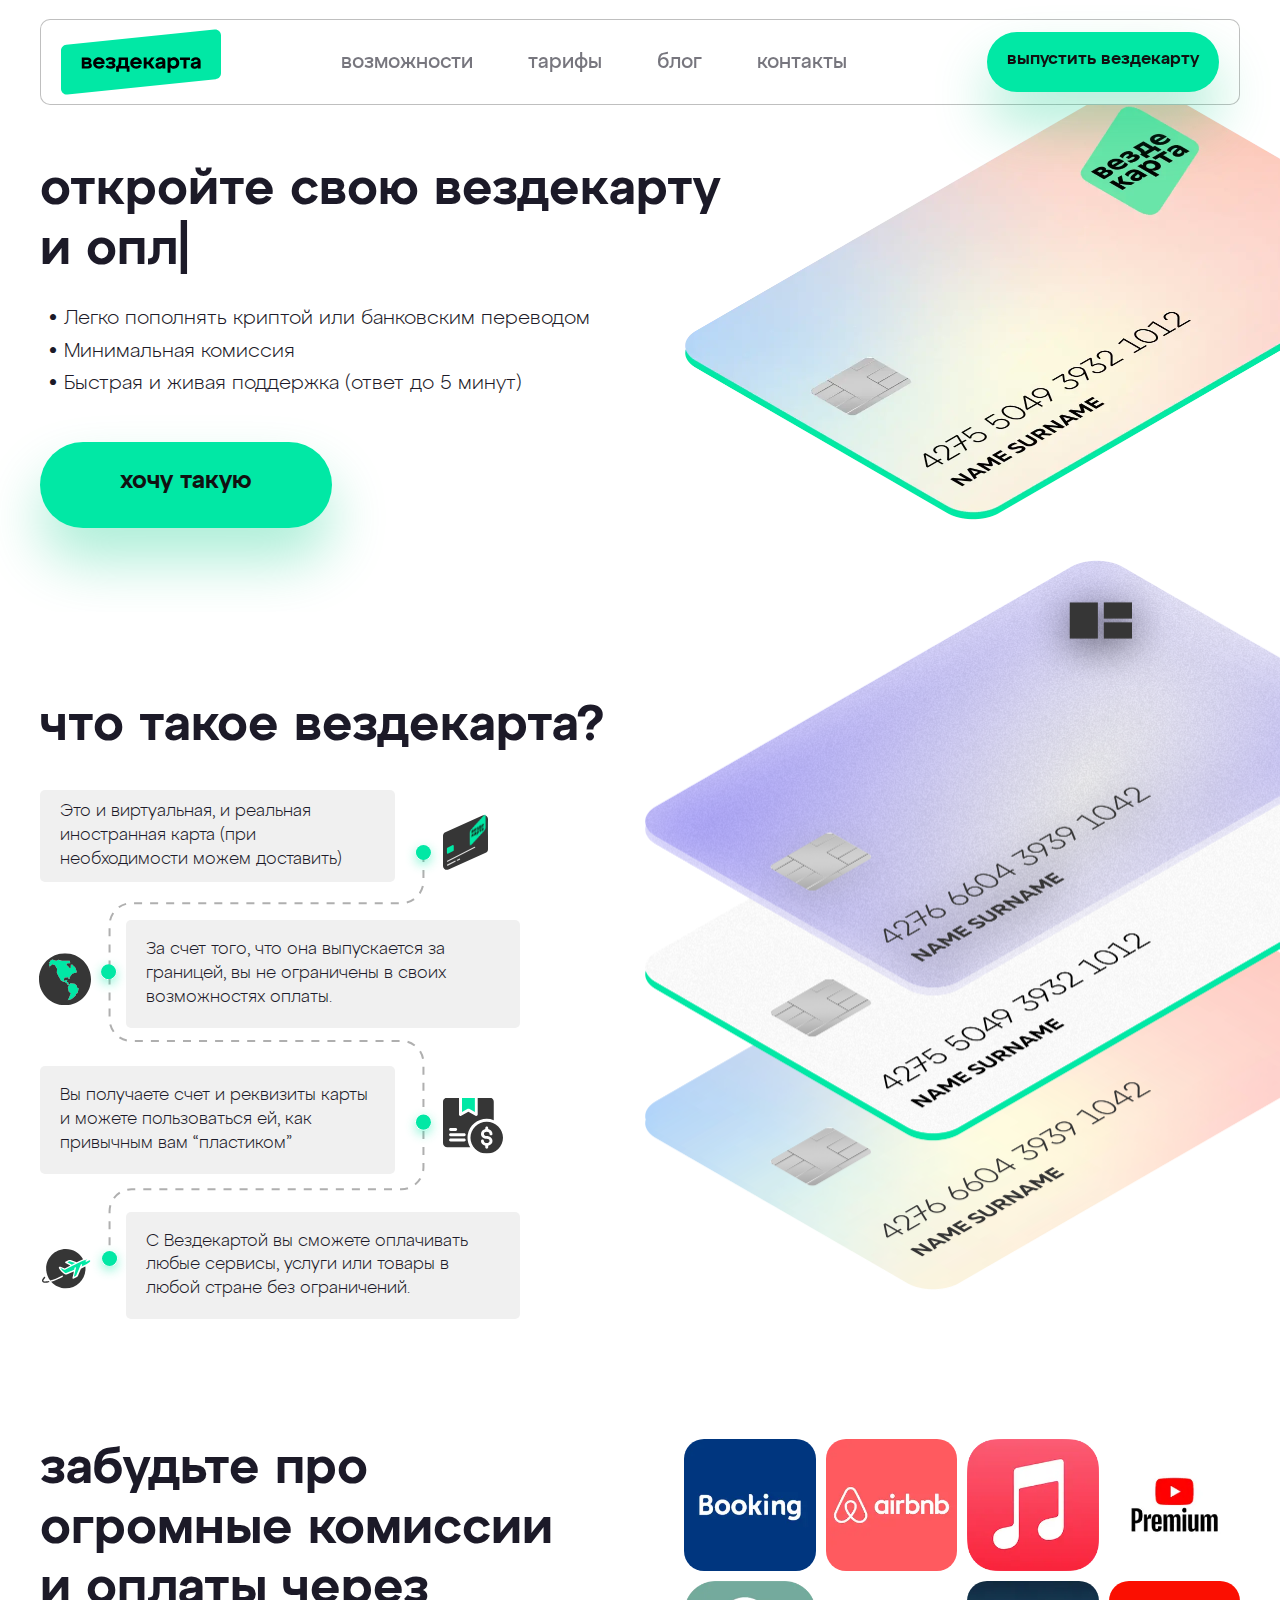
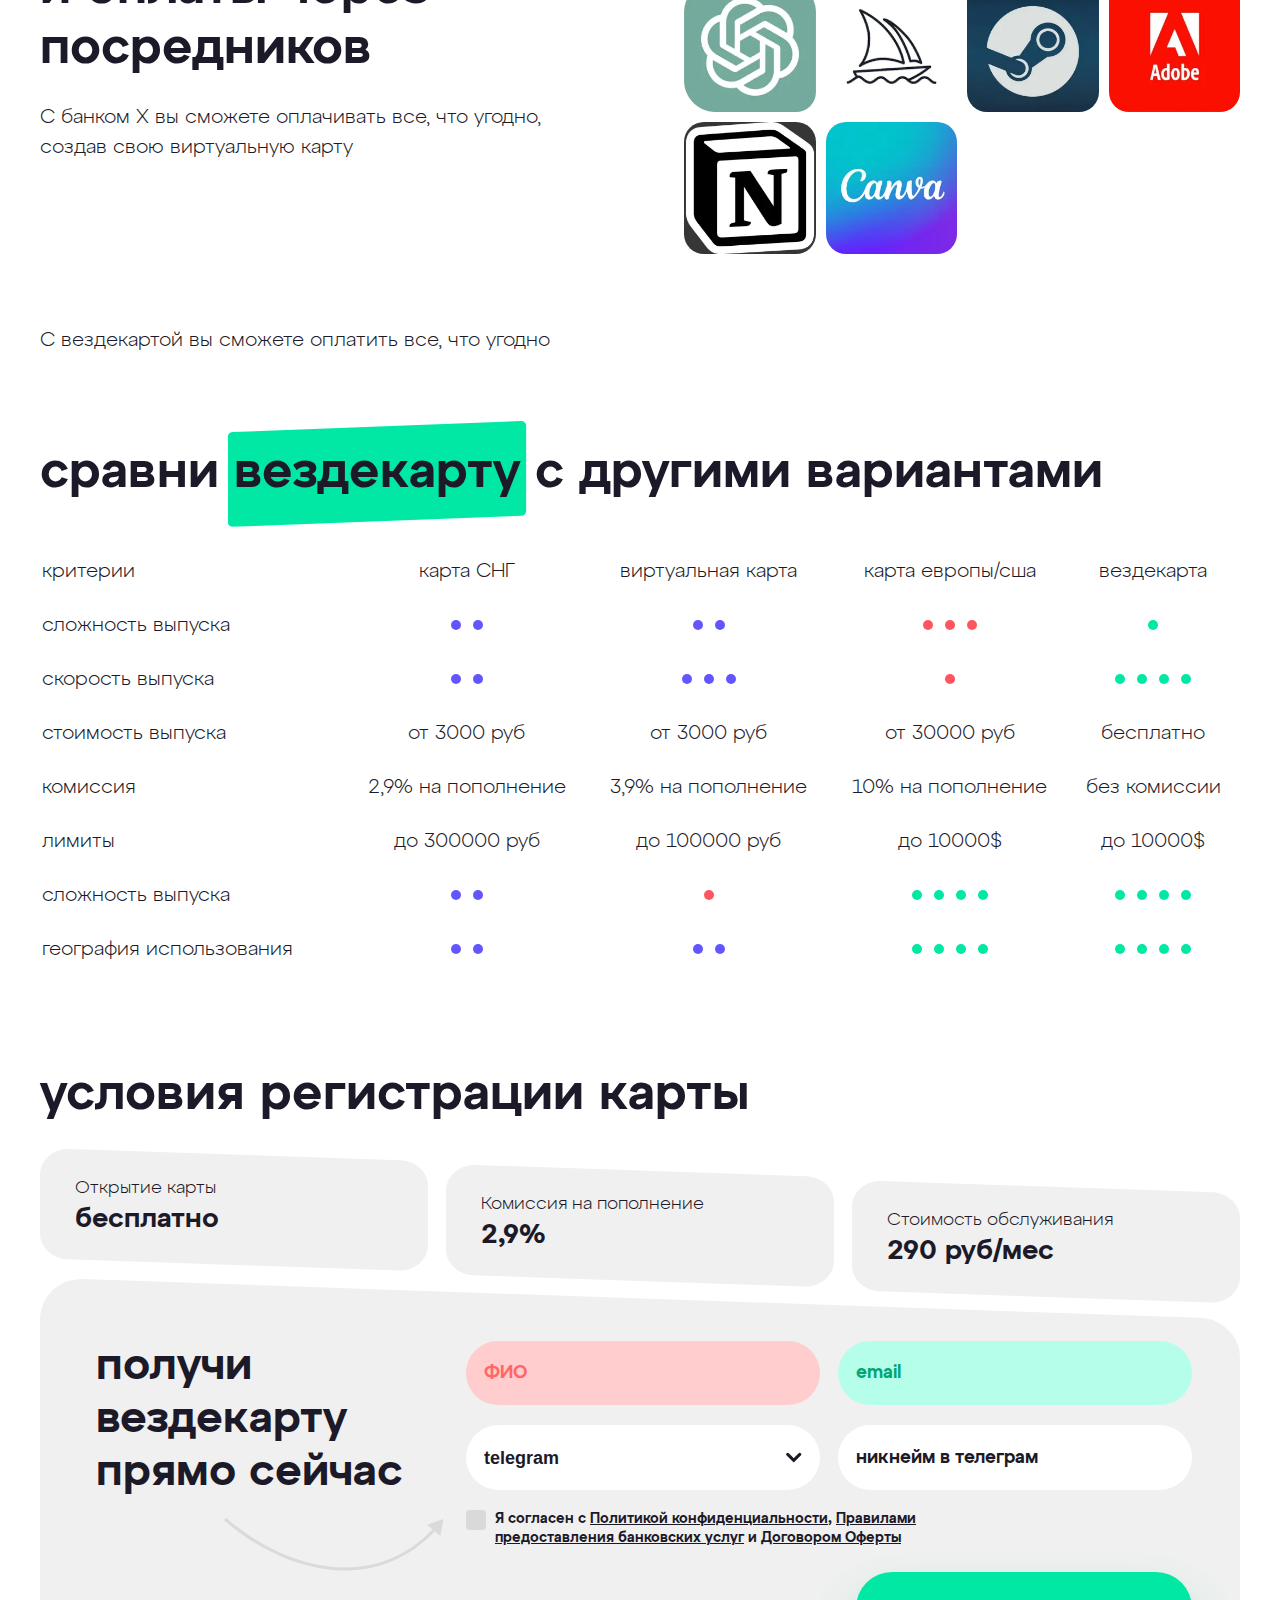
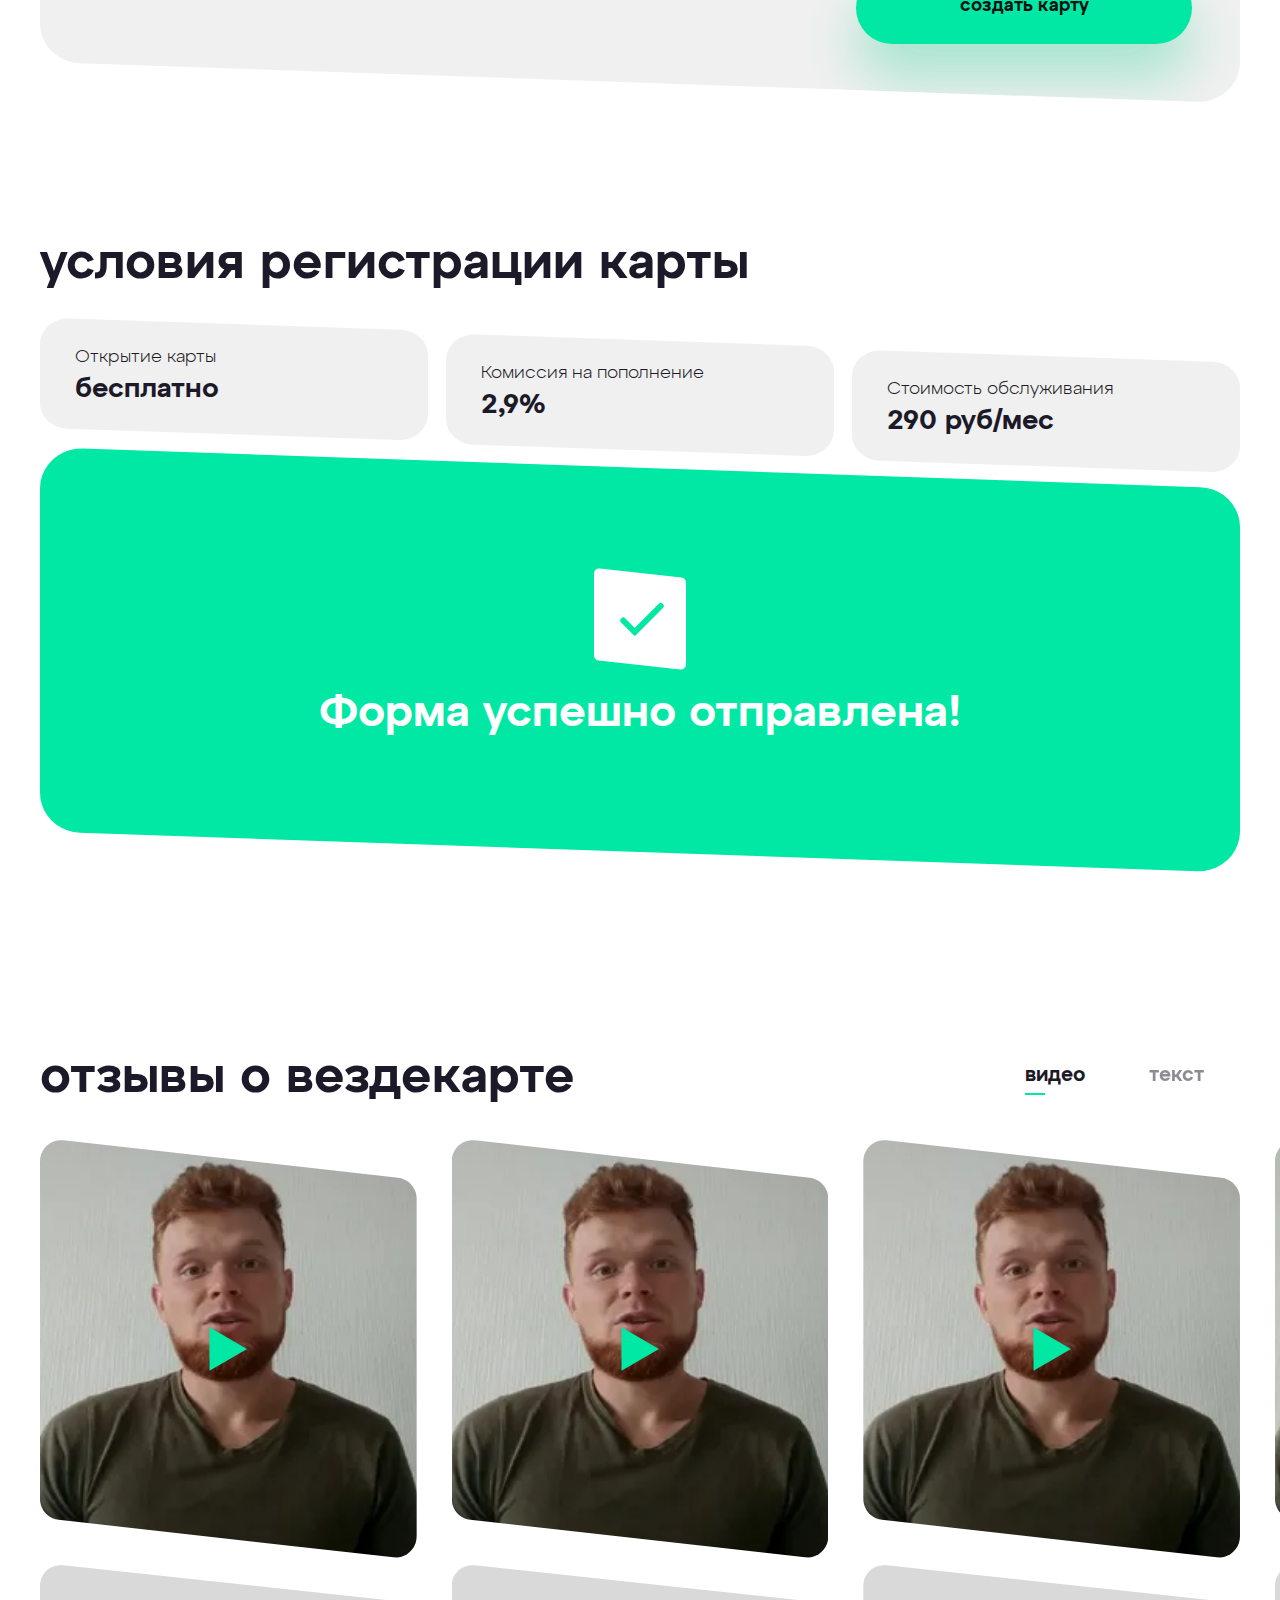
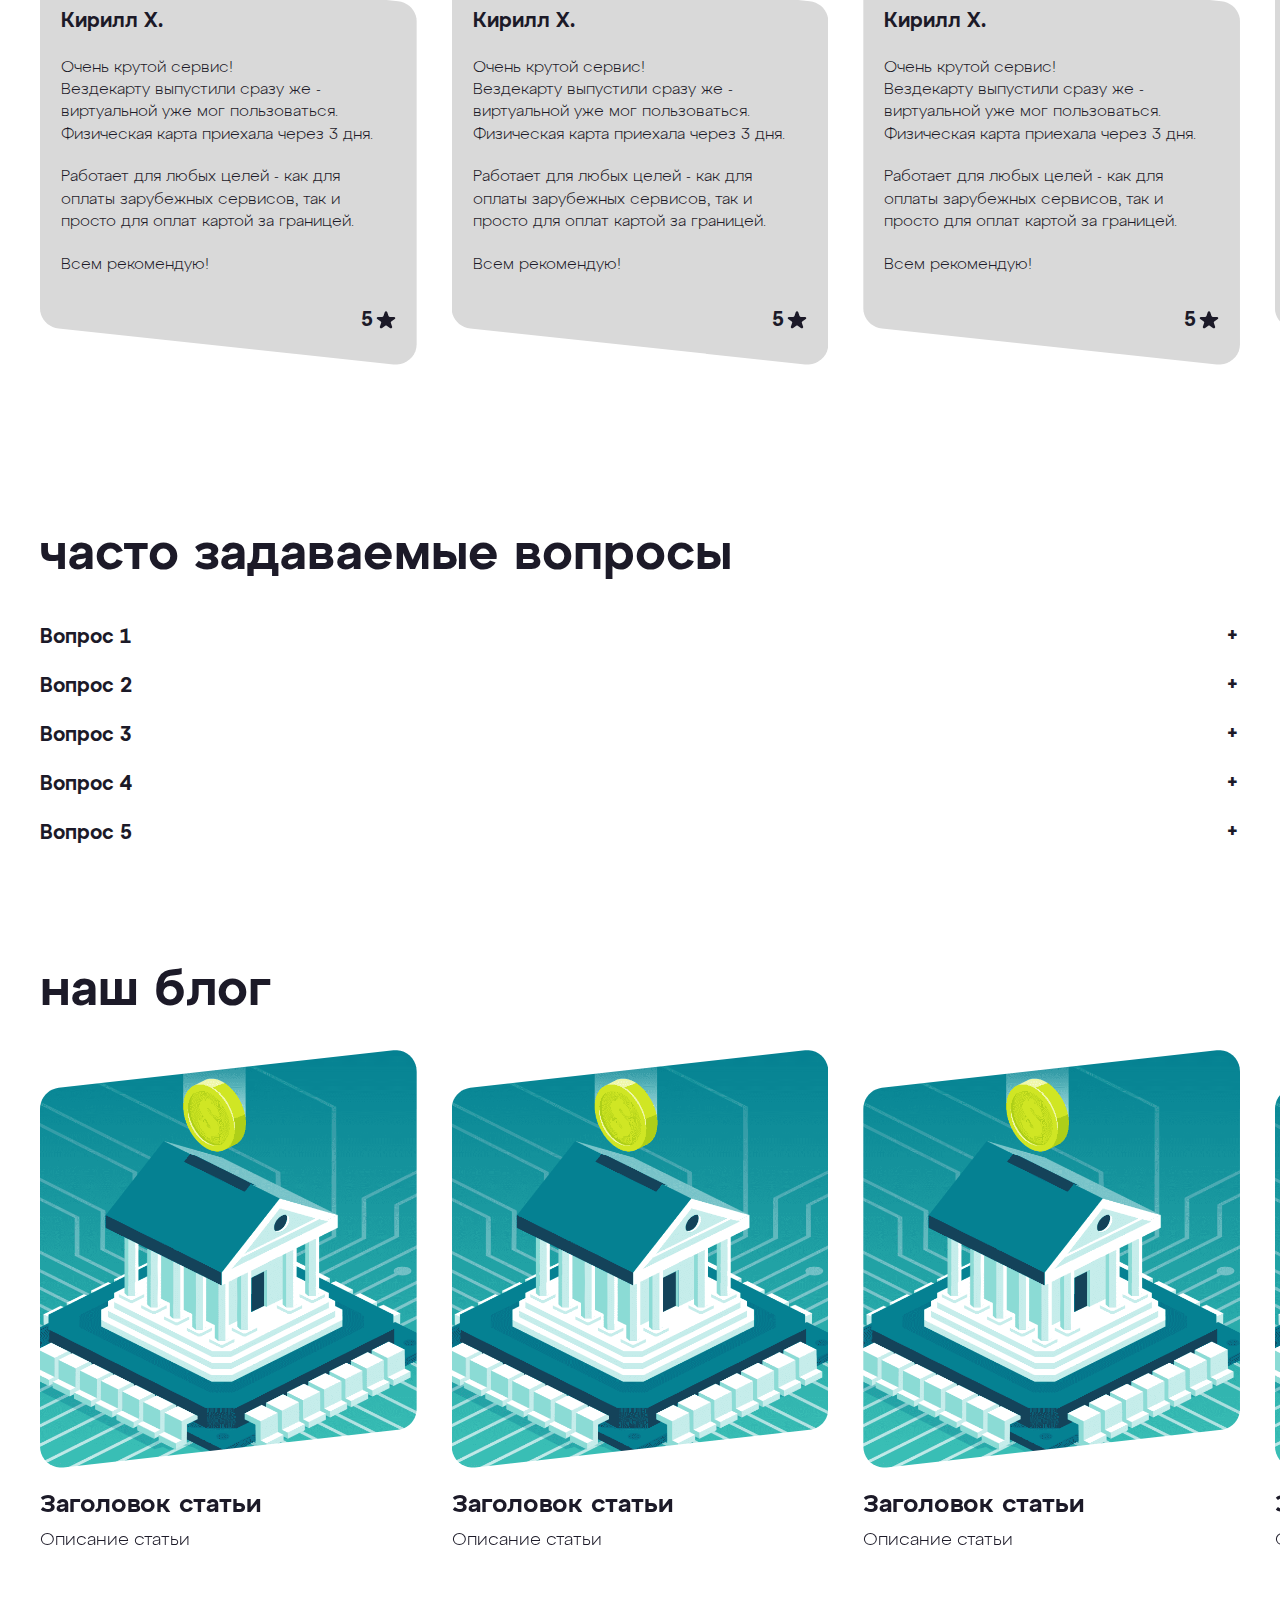
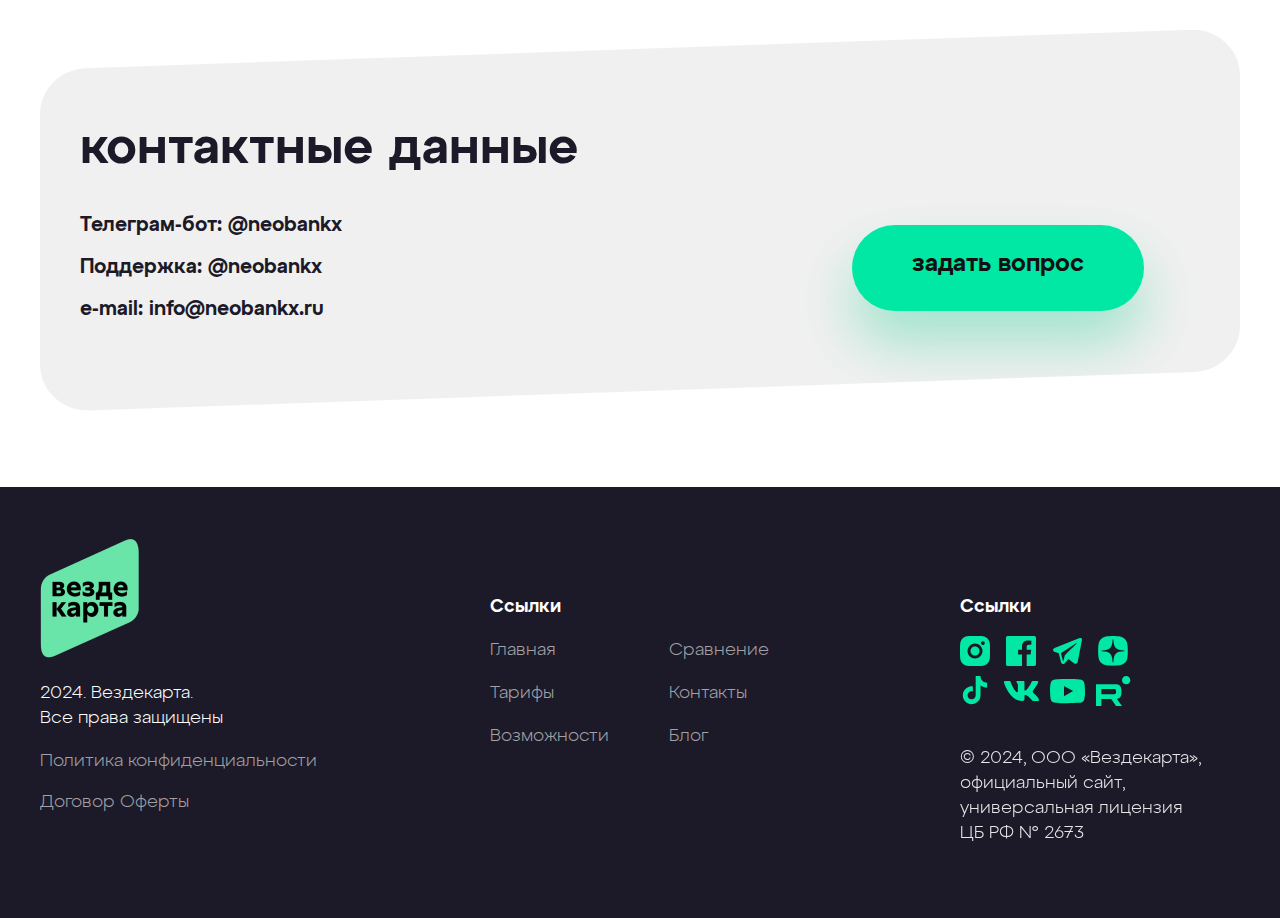
==== commit 8a7bcf4c: "fixed bugs" ====
--- a/index.html
+++ b/index.html
@@ -1006,13 +1006,27 @@
                                 <img src="img/ig.svg" alt="">
                             </a>
                             <a href="" class="socials__item">
-                                <img src="img/vk.svg" alt="">
+                                <img src="img/fb.svg" alt="">
                             </a>
                             <a href="" class="socials__item">
                                 <img src="img/tg.svg" alt="">
                             </a>
-                        </div>
-
+                            <a href="" class="socials__item">
+                                <img src="img/dzen.svg" alt="">
+                            </a>
+                            <a href="" class="socials__item">
+                                <img src="img/tik-tok.svg" alt="">
+                            </a>
+                            <a href="" class="socials__item">
+                                <img src="img/vk.svg" alt="">
+                            </a>
+                            <a href="" class="socials__item">
+                                <img src="img/yb.svg" alt="">
+                            </a>
+                            <a href="" class="socials__item">
+                                <img src="img/r.svg" alt="">
+                            </a>
+                        </div>
                         <div class="footer__c">
                             <div class="text18">
                                 © 2024, ООО «Вездекарта», официальный сайт, универсальная лицензия ЦБ РФ № 2673
--- a/css/style.min.css
+++ b/css/style.min.css
@@ -1,2 +1,2 @@
-@font-face{font-family:"Atyp Text";src:url(../fonts/AtypText-Light.ttf) format("ttf"),url(../fonts/AtypText-Light.eot) format("eot"),url(../fonts/AtypText-Light.woff) format("woff"),url(../fonts/AtypText-Light.woff2) format("woff2");font-weight:300;font-style:normal;font-display:swap}@font-face{font-family:"Atyp Text";src:url(../fonts/AtypText-Regular.ttf) format("ttf"),url(../fonts/AtypText-Regular.eot) format("eot"),url(../fonts/AtypText-Regular.woff) format("woff"),url(../fonts/AtypText-Regular.woff2) format("woff2");font-weight:400;font-style:normal;font-display:swap}@font-face{font-family:"Atyp Text";src:url(../fonts/AtypText-Medium.ttf) format("ttf"),url(../fonts/AtypText-Medium.eot) format("eot"),url(../fonts/AtypText-Medium.woff) format("woff"),url(../fonts/AtypText-Medium.woff2) format("woff2");font-weight:500;font-style:normal;font-display:swap}@font-face{font-family:"Atyp Text";src:url(../fonts/AtypText-Semibold.ttf) format("ttf"),url(../fonts/AtypText-Semibold.eot) format("eot"),url(../fonts/AtypText-Semibold.woff) format("woff"),url(../fonts/AtypText-Semibold.woff2) format("woff2");font-weight:600;font-style:normal;font-display:swap}*,::after,::before{margin:0;padding:0;-webkit-box-sizing:border-box;box-sizing:border-box;-webkit-font-smoothing:antialiased!important;-webkit-tap-highlight-color:transparent;outline:0!important}h1,h2,h3,h4,h5,h6{font-weight:400}a,body,div,form,h1,h2,h3,h4,h5,li,p,ul{margin:0;padding:0;border:0;text-decoration:none;line-height:1}button,input,textarea{outline:0!important;-webkit-transition:.125s;-o-transition:.125s;transition:.125s;font-family:inherit}input:active,input[type=checkbox]:focus,input[type=file]:focus,input[type=radio]:focus,input[type=text]:focus{outline:0!important}::-webkit-input-placeholder{color:#222}::-moz-placeholder{color:#222}:-moz-placeholder{color:#222}:-ms-input-placeholder{color:#222}input::-webkit-inner-spin-button,input::-webkit-outer-spin-button{-webkit-appearance:none;margin:0}input[type=number]{-moz-appearance:textfield}html{height:100%;scroll-behavior:smooth;width:100%}svg{-ms-flex-negative:0;flex-shrink:0;height:auto}circle,path,rect,svg{-webkit-transition:.3s;-o-transition:.3s;transition:.3s}a{color:inherit;text-decoration:none;-webkit-transition:.3s;-o-transition:.3s;transition:.3s}a:focus,a:hover{text-decoration:none}li,ul{margin:0;padding:0;list-style:none}i{line-height:100%}fieldset{min-width:0;padding:0;margin:0;border:0}button{cursor:pointer;border:none;outline:0;-webkit-box-sizing:border-box;box-sizing:border-box;-webkit-transition:.3s;-o-transition:.3s;transition:.3s;background-color:inherit;font-size:1em}.swiper-button-next,.swiper-button-prev{z-index:2}.swiper-button-next::after,.swiper-button-prev::after{display:none}img{-webkit-user-select:none;-moz-user-select:none;-o-user-select:none;-ms-user-select:none;user-select:none;-ms-flex-negative:0;flex-shrink:0}html.fixed-body{overflow-y:hidden}.wrapper{min-height:100vh;display:-webkit-box;display:-ms-flexbox;display:flex;-webkit-box-orient:vertical;-webkit-box-direction:normal;-ms-flex-direction:column;flex-direction:column;-ms-flex-negative:0;flex-shrink:0}.content{-webkit-box-flex:1;-ms-flex-positive:1;flex-grow:1;display:-webkit-box;display:-ms-flexbox;display:flex;-webkit-box-orient:vertical;-webkit-box-direction:normal;-ms-flex-direction:column;flex-direction:column;width:100%}.m-page{width:calc(100vw - (100vw - 100%));overflow-x:hidden;font-family:"Atyp Text",sans-serif;font-weight:300;color:#1c1a28;font-size:calc(1240px * (16 / 1240))}@media screen and (max-width:1240px){.m-page{font-size:calc(100vw * (16 / 1240))}}.m-page.fixed-body,.m-page.fixed-body2{overflow-y:hidden;padding-right:var(--scrollWidth)}.container{max-width:1280px;width:100%;margin:0 auto;padding:0 2.5em}a:hover{color:#01e8a5}@media screen and (max-width:992px){.m-page{font-size:calc(100vw * (16 / 768))}.container{padding:0 2.375em}}@media screen and (max-width:576px){.m-page{font-size:calc(100vw * (16 / 428))}}.h1{font-size:3.125em;line-height:120%;font-weight:600}.text20{font-size:1.25em;line-height:120%}.text19{font-size:1.1875em;line-height:120%}.text18{font-size:1.125em;line-height:139%}.text17{font-size:1.0625em;line-height:120%}.text16{font-size:1em;line-height:150%}.text15{font-size:.9375em;line-height:120%}.text14{font-size:.875em;line-height:120%}.text13{font-size:.8125em;line-height:120%}.text12{font-size:.75em;line-height:120%}.text11{font-size:.6875em;line-height:120%}.text10{font-size:.625em;line-height:120%}.extra-bold-text{font-weight:800}.bold-text{font-weight:700}.semi-bold-text{font-weight:600}.medium-text{font-weight:500}.regular-text{font-weight:400}.light-text{font-weight:300}.m-btn{display:-webkit-box;display:-ms-flexbox;display:flex;-webkit-box-align:center;-ms-flex-align:center;align-items:center;-webkit-box-pack:center;-ms-flex-pack:center;justify-content:center;-webkit-transition:.225s ease-out;-o-transition:.225s ease-out;transition:.225s ease-out;padding:0 3.75em;height:5.375em;border-radius:20em;color:#111;font-weight:600}.m-btn:focus{-webkit-box-shadow:none;box-shadow:none}.m-btn span{font-size:1.5em;margin-top:-.25em}.m-btn-green{-webkit-box-shadow:0 2em 3.5em 0 rgba(0,204,135,.33);box-shadow:0 2em 3.5em 0 rgba(0,204,135,.33);background-color:#01e8a5;color:#111}.m-btn-green:hover{background-color:#01b581;color:#111}.fg{position:relative;margin:0}.fg label{display:block;font-size:.9375em;line-height:140%;margin-bottom:.375em}.fg label span{color:#01e8a5}.fg input,.fg select,.fg textarea{border-radius:20em;border:none;padding:0 1em;height:3.6em;width:100%;font-size:1.125em;background-color:#fff;color:#1c1a28;font-weight:600}.fg input::-webkit-input-placeholder,.fg select::-webkit-input-placeholder,.fg textarea::-webkit-input-placeholder{color:#1c1a28}.fg input::-moz-placeholder,.fg select::-moz-placeholder,.fg textarea::-moz-placeholder{color:#1c1a28}.fg input:-ms-input-placeholder,.fg select:-ms-input-placeholder,.fg textarea:-ms-input-placeholder{color:#1c1a28}.fg input::-ms-input-placeholder,.fg select::-ms-input-placeholder,.fg textarea::-ms-input-placeholder{color:#1c1a28}.fg input::placeholder,.fg select::placeholder,.fg textarea::placeholder{color:#1c1a28}.fg input:focus,.fg select:focus,.fg textarea:focus{border-color:#9ca0a0;-webkit-box-shadow:0 .25em .4375em 0 rgba(47,63,67,.03),0 .25em .3125em 0 rgba(0,0,0,.02) inset;box-shadow:0 .25em .4375em 0 rgba(47,63,67,.03),0 .25em .3125em 0 rgba(0,0,0,.02) inset}.fg input:disabled,.fg select:disabled,.fg textarea:disabled{pointer-events:none;background:#f6f6f6!important;color:rgba(0,0,0,.4)}.fg select{-webkit-appearance:none;-moz-appearance:none;-ms-appearance:none;-o-appearance:none;appearance:none;background-image:url(../img/select-arrow.svg);background-size:.9em auto;background-repeat:no-repeat;background-position:right 1em center}.fg select::-ms-expand{display:none}.fg textarea{padding-top:1.19em;padding-bottom:1.19em;height:13.0625em;resize:vertical}.fg__field{position:relative}.fg._error input,.fg._error select,.fg._error textarea{background:#ffcdcd;color:#ff6767}.fg._error input::-webkit-input-placeholder,.fg._error select::-webkit-input-placeholder,.fg._error textarea::-webkit-input-placeholder{color:#ff6767}.fg._error input::-moz-placeholder,.fg._error select::-moz-placeholder,.fg._error textarea::-moz-placeholder{color:#ff6767}.fg._error input:-ms-input-placeholder,.fg._error select:-ms-input-placeholder,.fg._error textarea:-ms-input-placeholder{color:#ff6767}.fg._error input::-ms-input-placeholder,.fg._error select::-ms-input-placeholder,.fg._error textarea::-ms-input-placeholder{color:#ff6767}.fg._error input::placeholder,.fg._error select::placeholder,.fg._error textarea::placeholder{color:#ff6767}.fg._success input,.fg._success select,.fg._success textarea{background:#b5ffea;color:#00a676}.fg._success input::-webkit-input-placeholder,.fg._success select::-webkit-input-placeholder,.fg._success textarea::-webkit-input-placeholder{color:#00a676}.fg._success input::-moz-placeholder,.fg._success select::-moz-placeholder,.fg._success textarea::-moz-placeholder{color:#00a676}.fg._success input:-ms-input-placeholder,.fg._success select:-ms-input-placeholder,.fg._success textarea:-ms-input-placeholder{color:#00a676}.fg._success input::-ms-input-placeholder,.fg._success select::-ms-input-placeholder,.fg._success textarea::-ms-input-placeholder{color:#00a676}.fg._success input::placeholder,.fg._success select::placeholder,.fg._success textarea::placeholder{color:#00a676}.m-check,.m-radio{position:relative}.m-check input,.m-radio input{position:absolute;opacity:0;width:100%;height:100%;left:0;top:0;z-index:2;cursor:pointer}.m-check label,.m-radio label{position:relative;cursor:pointer;display:block;padding-left:1.8125em;min-height:1.25em;font-weight:600}.m-check label span,.m-radio label span{font-size:.85em;line-height:140%}.m-check label:after,.m-check label:before,.m-radio label:after,.m-radio label:before{pointer-events:none}.m-check label:before,.m-radio label:before{content:'';position:absolute;z-index:1;left:0;top:0;background-color:#d9d9d9;width:1.25em;height:1.25em;background-size:0 auto;background-repeat:no-repeat;background-position:center;-webkit-transition:none;-o-transition:none;transition:none}.m-check label a,.m-radio label a{text-decoration:underline;position:relative;z-index:2}.m-check input:checked+label::before{background-color:#01e8a5;border-color:#01e8a5;background-size:1em auto}.m-check label:before{border-radius:.25em;background-image:url(../img/check.svg)}.pagination{margin-top:3.75em}.pagination__items{display:-webkit-box;display:-ms-flexbox;display:flex;-webkit-box-pack:center;-ms-flex-pack:center;justify-content:center}.pagination__item{height:3.625em;min-width:3.625em;padding:0 1.25em;border-radius:.25em;border:1px solid #1c1a28;display:-webkit-box;display:-ms-flexbox;display:flex;-webkit-box-align:center;-ms-flex-align:center;align-items:center;-webkit-box-pack:center;-ms-flex-pack:center;justify-content:center;margin:0 .3125em;font-weight:500}.pagination__item svg{width:1.0625em;height:auto}.pagination__item._active{pointer-events:none}.pagination__item._active,.pagination__item:hover{color:#fff;background-color:#1c1a28;border-color:#1c1a28}.pagination__item._active path,.pagination__item:hover path{fill:#fff}.pagination__item._btn{padding:0 1.5em}@media screen and (max-width:992px){.h1{font-size:1.5625em}.text20-tablet{font-size:1.25em}.text19-tablet{font-size:1.1875em}.text18-tablet{font-size:1.125em}.text17-tablet{font-size:1.0625em}.text16-tablet{font-size:1em}.text15-tablet{font-size:.9375em}.text14-tablet{font-size:.875em}.text13-tablet{font-size:.8125em}.text12-tablet{font-size:.75em}.text11-tablet{font-size:.6875em}.text10-tablet{font-size:.625em}.pagination{margin-top:1.875em}}@media screen and (max-width:576px){.pagination{margin-top:1.56em}.pagination ._hide-tablet{display:none}.pagination ._btn{width:2.8125em;padding:0}.pagination__item{height:2.8125em;min-width:2.8125em;padding:0 .875em}.pagination__item span{font-size:.875em}}.tabs{display:-webkit-box;display:-ms-flexbox;display:flex}.tab{height:3.5625em;padding:0 1.56em;display:-webkit-box;display:-ms-flexbox;display:flex;-webkit-box-align:center;-ms-flex-align:center;align-items:center;position:relative;text-transform:uppercase;font-weight:700;color:rgba(28,26,40,.8);-webkit-transition:.3s;-o-transition:.3s;transition:.3s}.tab:not(:last-child){margin:0 .94em 0 0}.tab:before{content:'';position:absolute;width:100%;height:2px;left:0;bottom:0;background-color:#01e8a5;opacity:0;-webkit-transition:inherit;-o-transition:inherit;transition:inherit}.tab span{font-size:.875em;line-height:120%}.tab:hover{background:#fbfbfb;cursor:pointer}.tab._active{background:#fbfbfb;pointer-events:none}.tab._active:before{opacity:1}.tab-content{display:none}.tab-content._active{display:block}.grid{display:grid;gap:1.25em;grid-template-columns:100%}.grid2{grid-template-columns:repeat(2,calc(50% - .5em))}.grid3{grid-template-columns:repeat(3,calc(100% / 3 - 2.5em / 3))}.grid4,.grid5{grid-template-columns:repeat(4,calc(25% - 3.75em / 4))}@media screen and (max-width:992px){.grid-tablet{grid-template-columns:100%}.grid-tablet2{grid-template-columns:repeat(2,calc(50% - .625em))}}._flex,._flex-between,._flex-center{display:-webkit-box;display:-ms-flexbox;display:flex;-webkit-box-align:center;-ms-flex-align:center;align-items:center}._flex-between{-webkit-box-pack:justify;-ms-flex-pack:justify;justify-content:space-between}._flex-center{-webkit-box-pack:center;-ms-flex-pack:center;justify-content:center}.socials{display:-webkit-box;display:-ms-flexbox;display:flex;-webkit-box-align:center;-ms-flex-align:center;align-items:center}.socials__item{display:-webkit-box;display:-ms-flexbox;display:flex;-webkit-box-align:center;-ms-flex-align:center;align-items:center;-webkit-box-pack:center;-ms-flex-pack:center;justify-content:center}.socials__item:not(:last-child){margin:0 .875em 0 0}.socials__item img{max-width:2.1875em;max-height:1.875em;-webkit-transition:.3s;-o-transition:.3s;transition:.3s}.socials__item:hover img{-webkit-transform:translateY(-10%);-ms-transform:translateY(-10%);transform:translateY(-10%)}.compare-btn,.favourite-btn{display:-webkit-box;display:-ms-flexbox;display:flex;-webkit-box-align:center;-ms-flex-align:center;align-items:center;-webkit-box-pack:center;-ms-flex-pack:center;justify-content:center}.compare-btn svg,.favourite-btn svg{width:100%;height:auto}.favourite-btn{width:1.4375em}.favourite-btn:hover path{opacity:1}.favourite-btn._added path{opacity:1;stroke:#01e8a5;fill:#01e8a5}.compare-btn{width:1.5em}.compare-btn._added g,.compare-btn:hover g{opacity:1}.compare-btn._added line{stroke:#01e8a5}.breadcrumbs{margin-top:60px}.breadcrumbs__item{font-size:16px;line-height:110%;position:relative;font-weight:400;display:inline}.breadcrumbs__item:last-child{font-weight:600}.breadcrumbs__item:not(:first-child){margin-left:24px}.breadcrumbs__item:not(:first-child):before{content:'';position:absolute;z-index:1;width:3.51px;height:3.51px;background-color:#01e8a5;border-radius:1px;-webkit-transform:rotate(-45deg);-ms-transform:rotate(-45deg);transform:rotate(-45deg);top:7px;right:100%;margin-right:10px}.modal-bg{position:fixed;top:0;left:0;width:100%;height:calc(100 * var(--vh));background-color:#1c1a28;opacity:.5}.modal{position:fixed;left:0;top:0;width:100%;height:calc(100 * var(--vh));overflow-y:auto;z-index:80;opacity:0;pointer-events:none;padding:1em 0;text-align:center}.modal:after{content:'';display:inline-block;height:100%;vertical-align:middle;margin-right:-4px}.modal__dialog{text-align:left;vertical-align:middle;width:75em;max-width:calc(100% - 2em);position:relative;z-index:3;display:inline-block}.modal._active{opacity:1;pointer-events:unset}.modal._active .modal__bg{display:block}.modal__top{display:-webkit-box;display:-ms-flexbox;display:flex;-webkit-box-align:center;-ms-flex-align:center;align-items:center;-webkit-box-pack:justify;-ms-flex-pack:justify;justify-content:space-between}.modal .close-btn{position:absolute;top:1em;right:1em;display:-webkit-box;display:-ms-flexbox;display:flex;-webkit-box-align:center;-ms-flex-align:center;align-items:center;-webkit-box-pack:center;-ms-flex-pack:center;justify-content:center;margin-left:1em;-ms-flex-negative:0;flex-shrink:0;width:2em}.modal .close-btn img{width:100%}.modal .condition-form--bg{position:absolute;top:5%;left:4%;background-color:#01e8a5;width:95%;height:100%;z-index:-1;-webkit-transform:rotate(-4deg);-ms-transform:rotate(-4deg);transform:rotate(-4deg)}.header{position:fixed;top:0;left:0;width:100%;padding-top:1.19em;z-index:10}.header .container{max-width:1440px}.header__inner{display:-webkit-box;display:-ms-flexbox;display:flex;-webkit-box-align:center;-ms-flex-align:center;align-items:center;padding:.5em 1.25em;border:1px solid rgba(0,0,0,.25);border-radius:.625em;background:rgba(255,255,255,.75);-webkit-backdrop-filter:blur(50px);backdrop-filter:blur(50px)}.header__logo{display:block;-ms-flex-negative:0;flex-shrink:0;width:10em;margin-right:7.5em}.header__logo img{width:100%;display:block}.header__logo ._view2{display:none}.header__btn{padding:0 1.25em;height:3.75em;width:auto;margin-left:auto}.header__btn span{font-size:1.0625em}.nav{display:-webkit-box;display:-ms-flexbox;display:flex;-webkit-box-align:center;-ms-flex-align:center;align-items:center}.nav__link{font-size:1.25em;line-height:145%;color:rgba(28,26,40,.6);margin-right:2.75em;font-weight:500}.nav__link:last-child{margin:0}.burger,.menu__bottom,.nav__link--hide{display:none}@media screen and (max-width:992px){.header{padding-top:0;position:absolute}.header .container{padding:0 1.125em}.header__inner{padding:0;-webkit-backdrop-filter:unset;backdrop-filter:unset;border:none;background-color:transparent}.header__logo{margin:0;width:7em;z-index:11;position:relative}.header__logo ._view1{display:none}.header__logo ._view2{display:block}.header__btn{display:none}.header._open .menu{opacity:1;pointer-events:unset}.header._open .burger ._view1{opacity:0}.header._open .burger ._view2{opacity:1}.menu{opacity:0;pointer-events:none;-webkit-transition:.3s;-o-transition:.3s;transition:.3s;position:fixed;top:0;left:0;width:100%;height:calc(100 * var(--vh));background-color:#fff;padding:11em 2.375em 2em;z-index:10;overflow-y:auto;display:-webkit-box;display:-ms-flexbox;display:flex;-webkit-box-orient:vertical;-webkit-box-direction:normal;-ms-flex-direction:column;flex-direction:column}.menu__bottom{display:block;margin-top:auto;padding-top:2em}.menu__c{margin-top:2.625em}.nav{-webkit-box-orient:vertical;-webkit-box-direction:normal;-ms-flex-direction:column;flex-direction:column;-webkit-box-align:start;-ms-flex-align:start;align-items:flex-start}.nav__link{margin:0 0 1em;font-size:1.125em;color:#1c1a28;text-transform:capitalize}.nav__link--hide{display:unset}.burger{z-index:11;position:relative;width:3.125em;height:5.375em;display:-webkit-box;display:-ms-flexbox;display:flex;background-color:#01e8a5;-webkit-filter:drop-shadow(4px 11px 33px rgba(1,232,165,.44));filter:drop-shadow(4px 11px 33px rgba(1,232,165,.44));margin-left:auto;-webkit-clip-path:polygon(0 33.809%,0 33.809%,.071% 33.005%,.279% 32.22%,.62% 31.46%,1.086% 30.732%,1.674% 30.04%,2.376% 29.392%,3.187% 28.793%,4.101% 28.249%,5.112% 27.766%,6.216% 27.35%,82.818% 1.948%,82.818% 1.948%,85.192% 1.352%,87.597% 1.098%,89.965% 1.162%,92.232% 1.517%,94.331% 2.141%,96.196% 3.008%,97.761% 4.092%,98.961% 5.37%,99.729% 6.817%,100% 8.407%,100% 66.191%,100% 66.191%,99.929% 66.995%,99.721% 67.78%,99.38% 68.54%,98.914% 69.268%,98.326% 69.96%,97.624% 70.608%,96.813% 71.207%,95.899% 71.751%,94.888% 72.234%,93.784% 72.65%,17.182% 98.052%,17.182% 98.052%,14.808% 98.648%,12.403% 98.902%,10.035% 98.838%,7.768% 98.483%,5.669% 97.859%,3.804% 96.993%,2.239% 95.908%,1.039% 94.63%,.271% 93.183%,0 91.593%,0 33.809%);clip-path:polygon(0 33.809%,0 33.809%,.071% 33.005%,.279% 32.22%,.62% 31.46%,1.086% 30.732%,1.674% 30.04%,2.376% 29.392%,3.187% 28.793%,4.101% 28.249%,5.112% 27.766%,6.216% 27.35%,82.818% 1.948%,82.818% 1.948%,85.192% 1.352%,87.597% 1.098%,89.965% 1.162%,92.232% 1.517%,94.331% 2.141%,96.196% 3.008%,97.761% 4.092%,98.961% 5.37%,99.729% 6.817%,100% 8.407%,100% 66.191%,100% 66.191%,99.929% 66.995%,99.721% 67.78%,99.38% 68.54%,98.914% 69.268%,98.326% 69.96%,97.624% 70.608%,96.813% 71.207%,95.899% 71.751%,94.888% 72.234%,93.784% 72.65%,17.182% 98.052%,17.182% 98.052%,14.808% 98.648%,12.403% 98.902%,10.035% 98.838%,7.768% 98.483%,5.669% 97.859%,3.804% 96.993%,2.239% 95.908%,1.039% 94.63%,.271% 93.183%,0 91.593%,0 33.809%)}.burger img{position:absolute;top:50%;left:50%;-webkit-transform:translate(-50%,-50%);-ms-transform:translate(-50%,-50%);transform:translate(-50%,-50%);width:1.1875em;-webkit-transition:inherit;-o-transition:inherit;transition:inherit}.burger ._view2{opacity:0}}.footer{padding:2.75em 0 4.5em;background:#1c1a28;color:#fff}.footer__inner{display:-webkit-box;display:-ms-flexbox;display:flex;-webkit-box-pack:justify;-ms-flex-pack:justify;justify-content:space-between}.footer__col2,.footer__col3{padding-top:4em}.footer__logo{display:block;width:7em}.footer__logo img{width:100%;display:block}.footer__protect{margin-top:1.44em}.footer__links,.footer__links2{margin-top:1.125em}.footer__links a,.footer__links2 a{color:rgba(255,255,255,.6);font-size:1.125em;line-height:139%}.footer__links a:hover,.footer__links2 a:hover{color:#fff}.footer__links ul{display:grid;grid-template-columns:100%;gap:1em}.footer__links2 ul{-webkit-column-count:2;-moz-column-count:2;column-count:2;-webkit-column-gap:3.75em;-moz-column-gap:3.75em;column-gap:3.75em}.footer__links2 li{margin-bottom:1.125em}.footer__links2 a{white-space:nowrap}.footer .socials{margin-top:1em}.footer__c{margin-top:2.5em;max-width:17.5em;opacity:.89}.text{font-size:1.25em;line-height:163%}.text *{line-height:inherit}.text p:not(:last-child),.text ul:not(:last-child){margin:0 0 1em}.text b{font-weight:700}.text hr{height:1.25em;opacity:0;display:block}.text ul{padding-left:.4em}.text ul li{padding-left:.8em;position:relative}.text ul li:before{content:'•';position:absolute;top:0;left:0;background-image:unset;width:unset;height:unset}@media screen and (max-width:992px){.footer{padding:3.44em 0 5em}.footer__inner{display:grid;grid-template-columns:100%;gap:3.69em}.footer__col2{padding-top:.31em}.footer__col3{padding:0}.text{font-size:.9375em;line-height:140%}}.main{padding:10em 0 5.25em;overflow:hidden}.main__inner{position:relative}.main__content{max-width:43.5em}.main .text{margin-top:1.1em}.main__nav{display:-webkit-box;display:-ms-flexbox;display:flex;margin-top:2.625em}.main__btn{padding:0 5em}.main__img{position:absolute;top:-5.25em;right:-12.5em;width:48.125em}.what{padding:9em 0 3.75em;margin-top:-3.75em}.what__inner{position:relative}.what__content{width:30em;max-width:100%;margin-top:2.125em;position:relative}.what__items{display:grid;grid-template-columns:100%;gap:2.375em}.what__lines{position:absolute;width:22em;top:3em;left:3.125em}.what__lines img{width:100%;display:block}.what__lines ._view2{display:none}.what__img{position:absolute;right:-10em;top:-9em;width:48.125em}.what-item{padding:1.125em 1.25em;border-radius:.3125em;background:#f0f0f0;width:22.1875em;max-width:100%;display:-webkit-box;display:-ms-flexbox;display:flex;-webkit-box-align:center;-ms-flex-align:center;align-items:center;position:relative}.what-item:first-child{padding-top:.625em;padding-bottom:.625em}.what-item:nth-child(even){margin-left:auto;width:24.625em}.what-item:nth-child(even) .what-item__icon{left:unset;right:100%;margin:0 2.1875em 0 0}.what-item .text17{line-height:141%}.what-item__icon{position:absolute;left:100%;top:50%;-webkit-transform:translateY(-40%);-ms-transform:translateY(-40%);transform:translateY(-40%);margin-left:3em;max-width:3.75em;max-height:3.75em}@media screen and (max-width:992px){.main{padding:7.875em 0 3.5em}.main .h1{font-size:1.75em;font-weight:400}.main__img{position:static;width:30em;margin:.5em auto 0}.main .text{margin-top:1.67em}.main__nav{margin-top:2.5em}.what{padding:3.75em 0}.what__img{display:none}}@media screen and (max-width:576px){.grid-mob{grid-template-columns:100%}.main .h1{text-align:center}.main .h1 span:first-child{display:block}.main__img{width:calc(100% + 3.75em);margin-left:-1.875em}.main__nav{-webkit-box-pack:center;-ms-flex-pack:center;justify-content:center}.what__content{font-size:.729em}}.compare{padding:2.75em 0}.compare__title span{position:relative}.compare__title span:before{content:'';position:absolute;left:50%;-webkit-transform:translate(-50%,-50%);-ms-transform:translate(-50%,-50%);transform:translate(-50%,-50%);width:calc(100% + .25em);height:2.125em;-webkit-clip-path:polygon(0 15.352%,0 15.352%,.021% 14.599%,.081% 13.883%,.178% 13.213%,.308% 12.599%,.468% 12.049%,.655% 11.573%,.865% 11.18%,1.097% 10.88%,1.346% 10.681%,1.609% 10.593%,98.265% .187%,98.265% .187%,98.543% .222%,98.809% .383%,99.057% .659%,99.285% 1.04%,99.488% 1.515%,99.662% 2.074%,99.804% 2.707%,99.911% 3.404%,99.977% 4.153%,100% 4.945%,100% 84.648%,100% 84.648%,99.979% 85.401%,99.919% 86.117%,99.822% 86.787%,99.692% 87.401%,99.532% 87.951%,99.345% 88.427%,99.135% 88.82%,98.903% 89.12%,98.654% 89.319%,98.391% 89.407%,1.735% 99.813%,1.735% 99.813%,1.457% 99.778%,1.191% 99.617%,.943% 99.341%,.715% 98.96%,.512% 98.485%,.338% 97.926%,.196% 97.293%,.09% 96.596%,.023% 95.847%,0 95.055%,0 15.352%);clip-path:polygon(0 15.352%,0 15.352%,.021% 14.599%,.081% 13.883%,.178% 13.213%,.308% 12.599%,.468% 12.049%,.655% 11.573%,.865% 11.18%,1.097% 10.88%,1.346% 10.681%,1.609% 10.593%,98.265% .187%,98.265% .187%,98.543% .222%,98.809% .383%,99.057% .659%,99.285% 1.04%,99.488% 1.515%,99.662% 2.074%,99.804% 2.707%,99.911% 3.404%,99.977% 4.153%,100% 4.945%,100% 84.648%,100% 84.648%,99.979% 85.401%,99.919% 86.117%,99.822% 86.787%,99.692% 87.401%,99.532% 87.951%,99.345% 88.427%,99.135% 88.82%,98.903% 89.12%,98.654% 89.319%,98.391% 89.407%,1.735% 99.813%,1.735% 99.813%,1.457% 99.778%,1.191% 99.617%,.943% 99.341%,.715% 98.96%,.512% 98.485%,.338% 97.926%,.196% 97.293%,.09% 96.596%,.023% 95.847%,0 95.055%,0 15.352%);background-color:#01e8a5;z-index:-1;top:52%}.compare-table{margin-top:2.5em}.compare-table table{width:100%}.compare-table td{padding:.75em .25em .75em 0;text-align:center}.compare-table td:first-child{text-align:left}.compare-table td span{font-size:1.25em;line-height:140%}.compare-table td img{width:auto;height:.625em;display:block;margin:0 auto}.condition{padding:2.75em 0 5.5em}.condition__props{display:grid;grid-template-columns:repeat(3,calc(100% / 3 - .75em));gap:.25em 1.125em;margin-top:1.5em}.condition-prop{background-color:#f0f0f0;padding:1.69em 2.19em 2.13em;-webkit-clip-path:polygon(100% 30.568%,100% 30.568%,99.91% 27.218%,99.647% 24.03%,99.226% 21.048%,98.661% 18.313%,97.965% 15.865%,97.152% 13.746%,96.235% 11.997%,95.228% 10.661%,94.145% 9.777%,92.999% 9.388%,7.546% .044%,7.546% .044%,6.333% .203%,5.179% .92%,4.099% 2.149%,3.11% 3.844%,2.228% 5.959%,1.469% 8.447%,.851% 11.264%,.389% 14.364%,.1% 17.699%,0 21.224%,0 69.432%,0 69.432%,.091% 72.782%,.353% 75.97%,.774% 78.952%,1.339% 81.687%,2.035% 84.135%,2.848% 86.254%,3.765% 88.002%,4.772% 89.339%,5.855% 90.223%,7.001% 90.612%,92.454% 99.956%,92.454% 99.956%,93.667% 99.797%,94.821% 99.08%,95.901% 97.851%,96.89% 96.156%,97.772% 94.042%,98.531% 91.553%,99.149% 88.736%,99.611% 85.636%,99.9% 82.301%,100% 78.776%,100% 30.568%);clip-path:polygon(100% 30.568%,100% 30.568%,99.91% 27.218%,99.647% 24.03%,99.226% 21.048%,98.661% 18.313%,97.965% 15.865%,97.152% 13.746%,96.235% 11.997%,95.228% 10.661%,94.145% 9.777%,92.999% 9.388%,7.546% .044%,7.546% .044%,6.333% .203%,5.179% .92%,4.099% 2.149%,3.11% 3.844%,2.228% 5.959%,1.469% 8.447%,.851% 11.264%,.389% 14.364%,.1% 17.699%,0 21.224%,0 69.432%,0 69.432%,.091% 72.782%,.353% 75.97%,.774% 78.952%,1.339% 81.687%,2.035% 84.135%,2.848% 86.254%,3.765% 88.002%,4.772% 89.339%,5.855% 90.223%,7.001% 90.612%,92.454% 99.956%,92.454% 99.956%,93.667% 99.797%,94.821% 99.08%,95.901% 97.851%,96.89% 96.156%,97.772% 94.042%,98.531% 91.553%,99.149% 88.736%,99.611% 85.636%,99.9% 82.301%,100% 78.776%,100% 30.568%)}.condition-prop__title{font-size:1.13325em;line-height:137%}.condition-prop__desc{font-size:1.6875em;line-height:120%;font-weight:600;margin-top:.125em}.condition-prop:nth-child(2){-webkit-transform:translateY(1em);-ms-transform:translateY(1em);transform:translateY(1em)}.condition-prop:nth-child(3){-webkit-transform:translateY(2em);-ms-transform:translateY(2em);transform:translateY(2em)}.condition-form{position:relative;padding:3.875em 3em 3.625em 3.5em;background-color:#f0f0f0;-webkit-clip-path:polygon(100% 18.653%,100% 18.653%,99.957% 17.161%,99.832% 15.741%,99.633% 14.413%,99.365% 13.195%,99.034% 12.105%,98.648% 11.163%,98.213% 10.385%,97.736% 9.791%,97.222% 9.4%,96.679% 9.229%,3.568% .113%,3.568% .113%,2.994% .186%,2.448% .507%,1.937% 1.055%,1.47% 1.81%,1.053% 2.751%,.694% 3.858%,.402% 5.11%,.184% 6.488%,.047% 7.971%,0 9.537%,0 81.347%,0 81.347%,.043% 82.839%,.168% 84.259%,.367% 85.587%,.635% 86.805%,.966% 87.895%,1.352% 88.837%,1.787% 89.615%,2.264% 90.209%,2.778% 90.6%,3.322% 90.771%,96.432% 99.887%,96.432% 99.887%,97.006% 99.814%,97.552% 99.493%,98.062% 98.945%,98.53% 98.19%,98.947% 97.249%,99.306% 96.142%,99.598% 94.89%,99.816% 93.512%,99.953% 92.029%,100% 90.463%,100% 18.653%);clip-path:polygon(100% 18.653%,100% 18.653%,99.957% 17.161%,99.832% 15.741%,99.633% 14.413%,99.365% 13.195%,99.034% 12.105%,98.648% 11.163%,98.213% 10.385%,97.736% 9.791%,97.222% 9.4%,96.679% 9.229%,3.568% .113%,3.568% .113%,2.994% .186%,2.448% .507%,1.937% 1.055%,1.47% 1.81%,1.053% 2.751%,.694% 3.858%,.402% 5.11%,.184% 6.488%,.047% 7.971%,0 9.537%,0 81.347%,0 81.347%,.043% 82.839%,.168% 84.259%,.367% 85.587%,.635% 86.805%,.966% 87.895%,1.352% 88.837%,1.787% 89.615%,2.264% 90.209%,2.778% 90.6%,3.322% 90.771%,96.432% 99.887%,96.432% 99.887%,97.006% 99.814%,97.552% 99.493%,98.062% 98.945%,98.53% 98.19%,98.947% 97.249%,99.306% 96.142%,99.598% 94.89%,99.816% 93.512%,99.953% 92.029%,100% 90.463%,100% 18.653%);margin-top:.5em;display:grid;grid-template-columns:23.125em calc(100% - 23.125em)}.condition-form__col{position:relative}.condition-form__arrow{position:absolute;top:11em;left:8em;width:13.75em}.condition-form__fields{display:grid;grid-template-columns:repeat(2,calc(50% - .5625em));gap:1.25em 1.125em}.condition-form .m-check{margin-top:1.25em;max-width:35em}.condition-form__nav{display:-webkit-box;display:-ms-flexbox;display:flex;-webkit-box-pack:end;-ms-flex-pack:end;justify-content:flex-end;margin-top:1.5em}.condition-form__btn{height:4.5em;width:21em;max-width:100%}.condition-form__btn span{font-size:1.125em}.condition-form__success{position:absolute;top:7.5em;left:0;width:100%;display:-webkit-box;display:-ms-flexbox;display:flex;-webkit-box-orient:vertical;-webkit-box-direction:normal;-ms-flex-direction:column;flex-direction:column;-webkit-box-align:center;-ms-flex-align:center;align-items:center;color:#fff;text-align:center;opacity:0;pointer-events:none}.condition-form__success-icon{width:5.75em;margin-bottom:1.125em}.condition-form__success-title{font-size:2.75em;line-height:120%;font-weight:600}.condition-form__desc{font-size:1.375em;line-height:120%;font-weight:600;margin-top:1.3em}.condition-form._success{background-color:#01e8a5}.condition-form._success .condition-form__col,.condition-form._success .condition-form__col2{opacity:0;pointer-events:none}.condition-form._success .condition-form__success{opacity:1;pointer-events:unset}._full{grid-column:1/-1}@media screen and (max-width:992px){.compare{padding:3.9em 0}.compare-table{overflow-x:auto;width:calc(100% + 4.75em);padding:0 2.375em 2em;margin-left:-2.375em}.compare-table::-webkit-scrollbar{width:.375em;height:.375em}.compare-table::-webkit-scrollbar-track{background:#d9d9d9;border-radius:0}.compare-table::-webkit-scrollbar-thumb{background:#9c9c9c;border-radius:0}.compare-table table{min-width:70em;font-size:.7em}.condition{padding:3.9em 0 2.375em}.condition .h1{width:105%}.condition__props{gap:1em;grid-template-columns:100%}.condition-prop{-webkit-clip-path:unset;clip-path:unset;border-radius:1em;-webkit-transform:unset!important;-ms-transform:unset!important;transform:unset!important}.condition-form{margin-top:1em;-webkit-clip-path:unset;clip-path:unset;border-radius:1em;grid-template-columns:100%;gap:2.31em;padding:2.75em .7em 3.38em}.condition-form__nav{-webkit-box-pack:unset;-ms-flex-pack:unset;justify-content:unset}.condition-form__success{height:100%;-webkit-box-pack:center;-ms-flex-pack:center;justify-content:center;top:0}.condition-form__success-icon{width:4em}.condition-form__success-title{font-size:2em}.condition-form__desc{font-size:1em}.condition-form__arrow{display:none}}@media screen and (max-width:576px){.compare__title{text-align:center}.condition__props{gap:0}.condition-prop{-webkit-clip-path:polygon(100% 19.452%,100% 19.452%,99.961% 18.026%,99.848% 16.67%,99.667% 15.402%,99.423% 14.238%,99.123% 13.197%,98.773% 12.295%,98.377% 11.552%,97.944% 10.983%,97.477% 10.607%,96.983% 10.442%,3.251% .35%,3.251% .35%,2.729% .418%,2.231% .723%,1.766% 1.246%,1.34% 1.967%,.96% 2.866%,.633% 3.925%,.367% 5.123%,.168% 6.442%,.043% 7.86%,0 9.36%,0 80.548%,0 80.548%,.039% 81.974%,.152% 83.33%,.333% 84.598%,.577% 85.762%,.877% 86.803%,1.227% 87.705%,1.622% 88.449%,2.056% 89.017%,2.523% 89.393%,3.017% 89.558%,96.749% 99.65%,96.749% 99.65%,97.271% 99.582%,97.769% 99.277%,98.234% 98.754%,98.66% 98.033%,99.04% 97.134%,99.367% 96.075%,99.633% 94.877%,99.832% 93.558%,99.957% 92.14%,100% 90.64%,100% 19.452%);clip-path:polygon(100% 19.452%,100% 19.452%,99.961% 18.026%,99.848% 16.67%,99.667% 15.402%,99.423% 14.238%,99.123% 13.197%,98.773% 12.295%,98.377% 11.552%,97.944% 10.983%,97.477% 10.607%,96.983% 10.442%,3.251% .35%,3.251% .35%,2.729% .418%,2.231% .723%,1.766% 1.246%,1.34% 1.967%,.96% 2.866%,.633% 3.925%,.367% 5.123%,.168% 6.442%,.043% 7.86%,0 9.36%,0 80.548%,0 80.548%,.039% 81.974%,.152% 83.33%,.333% 84.598%,.577% 85.762%,.877% 86.803%,1.227% 87.705%,1.622% 88.449%,2.056% 89.017%,2.523% 89.393%,3.017% 89.558%,96.749% 99.65%,96.749% 99.65%,97.271% 99.582%,97.769% 99.277%,98.234% 98.754%,98.66% 98.033%,99.04% 97.134%,99.367% 96.075%,99.633% 94.877%,99.832% 93.558%,99.957% 92.14%,100% 90.64%,100% 19.452%);border-radius:unset}.condition-form{margin-top:.25em;border-radius:unset;-webkit-clip-path:polygon(100% 3.371%,100% 3.371%,99.961% 3.124%,99.848% 2.889%,99.667% 2.669%,99.423% 2.467%,99.123% 2.287%,98.773% 2.131%,98.377% 2.002%,97.944% 1.903%,97.477% 1.838%,96.983% 1.81%,3.251% .061%,3.251% .061%,2.729% .072%,2.231% .125%,1.766% .216%,1.34% .341%,.96% .497%,.633% .68%,.367% .888%,.168% 1.116%,.043% 1.362%,0 1.622%,0 96.629%,0 96.629%,.039% 96.876%,.152% 97.111%,.333% 97.331%,.577% 97.533%,.877% 97.713%,1.227% 97.869%,1.622% 97.998%,2.056% 98.097%,2.523% 98.162%,3.017% 98.19%,96.749% 99.939%,96.749% 99.939%,97.271% 99.928%,97.769% 99.875%,98.234% 99.784%,98.66% 99.659%,99.04% 99.503%,99.367% 99.32%,99.633% 99.112%,99.832% 98.884%,99.957% 98.638%,100% 98.378%,100% 3.371%);clip-path:polygon(100% 3.371%,100% 3.371%,99.961% 3.124%,99.848% 2.889%,99.667% 2.669%,99.423% 2.467%,99.123% 2.287%,98.773% 2.131%,98.377% 2.002%,97.944% 1.903%,97.477% 1.838%,96.983% 1.81%,3.251% .061%,3.251% .061%,2.729% .072%,2.231% .125%,1.766% .216%,1.34% .341%,.96% .497%,.633% .68%,.367% .888%,.168% 1.116%,.043% 1.362%,0 1.622%,0 96.629%,0 96.629%,.039% 96.876%,.152% 97.111%,.333% 97.331%,.577% 97.533%,.877% 97.713%,1.227% 97.869%,1.622% 97.998%,2.056% 98.097%,2.523% 98.162%,3.017% 98.19%,96.749% 99.939%,96.749% 99.939%,97.271% 99.928%,97.769% 99.875%,98.234% 99.784%,98.66% 99.659%,99.04% 99.503%,99.367% 99.32%,99.633% 99.112%,99.832% 98.884%,99.957% 98.638%,100% 98.378%,100% 3.371%)}.condition-form .h1{text-align:center;padding:0 1em}.condition-form__fields{grid-template-columns:100%}}.reviews{padding:5.5em 0 5em;overflow:hidden}.reviews__top{padding-right:2.25em;margin-bottom:2em}.m-tab{height:2.125em;padding:.25em 0;font-weight:600;opacity:.5;margin-right:4em;-webkit-transition:.3s;-o-transition:.3s;transition:.3s;cursor:pointer;position:relative}.m-tab:before{content:'';position:absolute;bottom:0;left:0;width:1.25em;height:2px;background-color:#01e8a5;opacity:0}.m-tab:hover{opacity:1}.m-tab:last-child{margin-right:0}.m-tab._active{opacity:1;pointer-events:none}.m-tab._active:before{opacity:1}.m-tab span{font-size:1.25em}.news-slider .swiper-container,.reviews-slider .swiper-container{width:calc(100% + 2.1875em)}.news-slider .swiper-wrapper,.reviews-slider .swiper-wrapper{-webkit-box-align:stretch;-ms-flex-align:stretch;align-items:stretch}.news-slider .swiper-slide,.reviews-slider .swiper-slide{width:calc(100% / 3);height:auto;padding-right:2.1875em}.review-card{height:100%;display:-webkit-box;display:-ms-flexbox;display:flex;-webkit-box-orient:vertical;-webkit-box-direction:normal;-ms-flex-direction:column;flex-direction:column}.review-card__img{-webkit-clip-path:polygon(100% 14.116%,100% 14.116%,99.938% 13.358%,99.756% 12.633%,99.464% 11.951%,99.071% 11.32%,98.584% 10.748%,98.013% 10.245%,97.366% 9.82%,96.652% 9.481%,95.88% 9.237%,95.058% 9.097%,6.169% .118%,6.169% .118%,5.197% .097%,4.264% .224%,3.385% .487%,2.576% .874%,1.85% 1.374%,1.224% 1.975%,.711% 2.663%,.326% 3.428%,.084% 4.257%,0 5.138%,0 85.884%,0 85.884%,.062% 86.642%,.244% 87.367%,.536% 88.049%,.929% 88.68%,1.416% 89.252%,1.987% 89.755%,2.634% 90.18%,3.348% 90.519%,4.12% 90.763%,4.942% 90.903%,93.831% 99.882%,93.831% 99.882%,94.803% 99.903%,95.736% 99.776%,96.615% 99.513%,97.424% 99.126%,98.15% 98.626%,98.776% 98.025%,99.289% 97.337%,99.674% 96.572%,99.916% 95.743%,100% 94.862%,100% 14.116%);clip-path:polygon(100% 14.116%,100% 14.116%,99.938% 13.358%,99.756% 12.633%,99.464% 11.951%,99.071% 11.32%,98.584% 10.748%,98.013% 10.245%,97.366% 9.82%,96.652% 9.481%,95.88% 9.237%,95.058% 9.097%,6.169% .118%,6.169% .118%,5.197% .097%,4.264% .224%,3.385% .487%,2.576% .874%,1.85% 1.374%,1.224% 1.975%,.711% 2.663%,.326% 3.428%,.084% 4.257%,0 5.138%,0 85.884%,0 85.884%,.062% 86.642%,.244% 87.367%,.536% 88.049%,.929% 88.68%,1.416% 89.252%,1.987% 89.755%,2.634% 90.18%,3.348% 90.519%,4.12% 90.763%,4.942% 90.903%,93.831% 99.882%,93.831% 99.882%,94.803% 99.903%,95.736% 99.776%,96.615% 99.513%,97.424% 99.126%,98.15% 98.626%,98.776% 98.025%,99.289% 97.337%,99.674% 96.572%,99.916% 95.743%,100% 94.862%,100% 14.116%);position:relative;padding-bottom:111%;display:block;margin-bottom:.44em}.review-card__img img{position:absolute;top:0;left:0;width:100%;height:100%;-o-object-fit:cover;object-fit:cover;border-radius:inherit}.review-card__play{position:absolute;top:50%;left:50%;-webkit-transform:translate(-50%,-50%);-ms-transform:translate(-50%,-50%);transform:translate(-50%,-50%);background-image:url(../img/play.svg);width:2.375em;height:2.75em;background-size:100% auto;background-repeat:no-repeat;background-position:center}.review-card__text{-webkit-box-flex:1;-ms-flex-positive:1;flex-grow:1;-webkit-clip-path:polygon(100% 14.116%,100% 14.116%,99.938% 13.358%,99.756% 12.633%,99.464% 11.951%,99.071% 11.32%,98.584% 10.748%,98.013% 10.245%,97.366% 9.82%,96.652% 9.481%,95.88% 9.237%,95.058% 9.097%,6.169% .118%,6.169% .118%,5.197% .097%,4.264% .224%,3.385% .487%,2.576% .874%,1.85% 1.374%,1.224% 1.975%,.711% 2.663%,.326% 3.428%,.084% 4.257%,0 5.138%,0 85.884%,0 85.884%,.062% 86.642%,.244% 87.367%,.536% 88.049%,.929% 88.68%,1.416% 89.252%,1.987% 89.755%,2.634% 90.18%,3.348% 90.519%,4.12% 90.763%,4.942% 90.903%,93.831% 99.882%,93.831% 99.882%,94.803% 99.903%,95.736% 99.776%,96.615% 99.513%,97.424% 99.126%,98.15% 98.626%,98.776% 98.025%,99.289% 97.337%,99.674% 96.572%,99.916% 95.743%,100% 94.862%,100% 14.116%);clip-path:polygon(100% 14.116%,100% 14.116%,99.938% 13.358%,99.756% 12.633%,99.464% 11.951%,99.071% 11.32%,98.584% 10.748%,98.013% 10.245%,97.366% 9.82%,96.652% 9.481%,95.88% 9.237%,95.058% 9.097%,6.169% .118%,6.169% .118%,5.197% .097%,4.264% .224%,3.385% .487%,2.576% .874%,1.85% 1.374%,1.224% 1.975%,.711% 2.663%,.326% 3.428%,.084% 4.257%,0 5.138%,0 85.884%,0 85.884%,.062% 86.642%,.244% 87.367%,.536% 88.049%,.929% 88.68%,1.416% 89.252%,1.987% 89.755%,2.634% 90.18%,3.348% 90.519%,4.12% 90.763%,4.942% 90.903%,93.831% 99.882%,93.831% 99.882%,94.803% 99.903%,95.736% 99.776%,96.615% 99.513%,97.424% 99.126%,98.15% 98.626%,98.776% 98.025%,99.289% 97.337%,99.674% 96.572%,99.916% 95.743%,100% 94.862%,100% 14.116%);background-color:#d9d9d9;padding:2.62em 1.31em 1.56em;min-height:25em}.review-card__title{font-size:1.25em;line-height:140%;font-weight:600}.review-card__desc{margin-top:1.37em;font-size:1em;line-height:140%}.review-card__desc *{line-height:inherit}.review-card__desc p{margin-bottom:1.25em}.review-card__desc p:last-child{margin-bottom:0}.review-card__stars{-webkit-box-pack:end;-ms-flex-pack:end;justify-content:flex-end;margin-top:2em;font-weight:600}.review-card__stars img{width:1.25em;margin-left:.19em}@media screen and (max-width:992px){.reviews{padding:2.2em 0 3.1em}.reviews__top{padding-right:0;margin-bottom:2.625em}.news-slider .swiper-container,.reviews-slider .swiper-container{width:100%}.news-slider .swiper-slide,.reviews-slider .swiper-slide{width:19.9375em;padding-right:1.0625em}.review-card{font-size:.875em}.review-card__text{margin-top:-1em;padding:1.5em 1.25em 1em}.review-card__text:first-child{margin-top:0}.m-tab{margin-right:3.375em}}@media screen and (max-width:576px){.reviews__top{display:block}.reviews .m-tabs{margin-top:1.5em}}.faq{padding:5em 0 3.625em}.faq__items{display:grid;grid-template-columns:100%;gap:1.5625em;margin-top:2.5em}.faq-card._active .qa-card__btn span{-webkit-transform:rotate(-45deg);-ms-transform:rotate(-45deg);transform:rotate(-45deg)}.faq-card__show{display:-webkit-box;display:-ms-flexbox;display:flex;-webkit-box-align:center;-ms-flex-align:center;align-items:center;-webkit-box-pack:justify;-ms-flex-pack:justify;justify-content:space-between}.faq-card__show:hover{cursor:pointer}.faq-card__btn{width:1em;height:1em;display:-webkit-box;display:-ms-flexbox;display:flex;-webkit-box-align:center;-ms-flex-align:center;align-items:center;-webkit-box-pack:center;-ms-flex-pack:center;justify-content:center;font-weight:700}.faq-card__btn span{font-size:1.25em;line-height:125%;-webkit-transition:.3s;-o-transition:.3s;transition:.3s}.faq-card__btn:hover{color:#01e8a5}.faq-card__hidden{display:none;padding-top:1.5625em}.news{padding:3.625em 0 2.4em;overflow:hidden}.news-slider{margin-top:1.81em}.news-card__img{-webkit-clip-path:polygon(0 14.116%,0 14.116%,.062% 13.358%,.244% 12.633%,.536% 11.951%,.929% 11.32%,1.416% 10.748%,1.987% 10.245%,2.634% 9.82%,3.348% 9.481%,4.12% 9.237%,4.942% 9.097%,93.831% .118%,93.831% .118%,94.803% .097%,95.736% .224%,96.615% .487%,97.424% .874%,98.15% 1.374%,98.776% 1.975%,99.289% 2.663%,99.674% 3.428%,99.916% 4.257%,100% 5.138%,100% 85.884%,100% 85.884%,99.938% 86.642%,99.756% 87.367%,99.464% 88.049%,99.071% 88.68%,98.584% 89.252%,98.013% 89.755%,97.366% 90.18%,96.652% 90.519%,95.88% 90.763%,95.058% 90.903%,6.169% 99.882%,6.169% 99.882%,5.197% 99.903%,4.264% 99.776%,3.385% 99.513%,2.576% 99.126%,1.85% 98.626%,1.224% 98.025%,.711% 97.337%,.326% 96.572%,.084% 95.743%,0 94.862%,0 14.116%);clip-path:polygon(0 14.116%,0 14.116%,.062% 13.358%,.244% 12.633%,.536% 11.951%,.929% 11.32%,1.416% 10.748%,1.987% 10.245%,2.634% 9.82%,3.348% 9.481%,4.12% 9.237%,4.942% 9.097%,93.831% .118%,93.831% .118%,94.803% .097%,95.736% .224%,96.615% .487%,97.424% .874%,98.15% 1.374%,98.776% 1.975%,99.289% 2.663%,99.674% 3.428%,99.916% 4.257%,100% 5.138%,100% 85.884%,100% 85.884%,99.938% 86.642%,99.756% 87.367%,99.464% 88.049%,99.071% 88.68%,98.584% 89.252%,98.013% 89.755%,97.366% 90.18%,96.652% 90.519%,95.88% 90.763%,95.058% 90.903%,6.169% 99.882%,6.169% 99.882%,5.197% 99.903%,4.264% 99.776%,3.385% 99.513%,2.576% 99.126%,1.85% 98.626%,1.224% 98.025%,.711% 97.337%,.326% 96.572%,.084% 95.743%,0 94.862%,0 14.116%);position:relative;padding-bottom:111%;display:block;margin-bottom:1.25em}.news-card__img img{position:absolute;top:0;left:0;width:100%;height:100%;-o-object-fit:cover;object-fit:cover;border-radius:inherit}.news-card__text{display:grid;grid-template-columns:100%;gap:.25em}.news-card__title{font-size:1.5625em;line-height:144%;font-weight:600}.news-card__desc{line-height:138%}.contacts-index{padding:2.4em 0 4.75em}.contacts-index__inner{-webkit-clip-path:polygon(0 22.18%,0 22.18%,.049% 20.271%,.191% 18.456%,.419% 16.759%,.725% 15.201%,1.102% 13.808%,1.542% 12.603%,2.038% 11.609%,2.583% 10.85%,3.169% 10.35%,3.788% 10.131%,95.931% .033%,95.931% .033%,96.585% .126%,97.208% .537%,97.79% 1.237%,98.324% 2.202%,98.799% 3.405%,99.208% 4.82%,99.541% 6.422%,99.79% 8.183%,99.946% 10.078%,100% 12.081%,100% 77.688%,100% 77.688%,99.951% 79.596%,99.809% 81.411%,99.581% 83.109%,99.275% 84.666%,98.898% 86.059%,98.458% 87.265%,97.962% 88.259%,97.417% 89.017%,96.832% 89.518%,96.212% 89.736%,4.069% 99.835%,4.069% 99.835%,3.415% 99.741%,2.792% 99.331%,2.209% 98.631%,1.676% 97.666%,1.201% 96.463%,.792% 95.047%,.459% 93.446%,.21% 91.685%,.054% 89.79%,0 87.787%,0 22.18%);clip-path:polygon(0 22.18%,0 22.18%,.049% 20.271%,.191% 18.456%,.419% 16.759%,.725% 15.201%,1.102% 13.808%,1.542% 12.603%,2.038% 11.609%,2.583% 10.85%,3.169% 10.35%,3.788% 10.131%,95.931% .033%,95.931% .033%,96.585% .126%,97.208% .537%,97.79% 1.237%,98.324% 2.202%,98.799% 3.405%,99.208% 4.82%,99.541% 6.422%,99.79% 8.183%,99.946% 10.078%,100% 12.081%,100% 77.688%,100% 77.688%,99.951% 79.596%,99.809% 81.411%,99.581% 83.109%,99.275% 84.666%,98.898% 86.059%,98.458% 87.265%,97.962% 88.259%,97.417% 89.017%,96.832% 89.518%,96.212% 89.736%,4.069% 99.835%,4.069% 99.835%,3.415% 99.741%,2.792% 99.331%,2.209% 98.631%,1.676% 97.666%,1.201% 96.463%,.792% 95.047%,.459% 93.446%,.21% 91.685%,.054% 89.79%,0 87.787%,0 22.18%);padding:5.6em 6em 5.44em 2.5em;background:-webkit-gradient(linear,left bottom,left top,from(#f0f0f0),to(#f0f0f0)),rgba(255,255,255,.15);background:-o-linear-gradient(bottom,#f0f0f0 0,#f0f0f0 100%),rgba(255,255,255,.15);background:linear-gradient(0deg,#f0f0f0 0,#f0f0f0 100%),rgba(255,255,255,.15)}.contacts-index__wrap{margin-top:2em}.contacts-index__items{display:grid;grid-template-columns:100%;gap:.81em}.contacts-index__item{font-size:1.25em;line-height:145%;font-weight:600}.catalog{padding:3.75em 0 2.75em}.catalog__grid{-webkit-box-align:start;-ms-flex-align:start;align-items:flex-start;display:grid;grid-template-columns:34.375em calc(100% - 34.375em - 5.875em);-webkit-box-pack:justify;-ms-flex-pack:justify;justify-content:space-between;gap:3em}.catalog__col2{position:relative}.catalog__desc,.catalog__desc2{font-size:1.25em;line-height:150%;margin-top:1.15em}.catalog__items{display:grid;grid-template-columns:repeat(4,calc(25% - 1.875em / 4));gap:.625em}.catalog__item{position:relative;padding-bottom:100%;display:block;border-radius:1.25em}.catalog__item img{position:absolute;top:0;left:0;width:100%;height:100%;-o-object-fit:cover;object-fit:cover;border-radius:inherit}.catalog__logo{position:absolute;top:50%;left:50%;-webkit-transform:translate(-50%,-50%);-ms-transform:translate(-50%,-50%);transform:translate(-50%,-50%);width:25em;max-width:80%;-webkit-transform:translate(-50%,-50%) scale(.7) rotate(45deg);-ms-transform:translate(-50%,-50%) scale(.7) rotate(45deg);transform:translate(-50%,-50%) scale(.7) rotate(45deg);opacity:0}.catalog__logo img{width:100%;display:block}@media screen and (max-width:992px){.faq{padding:3.1em 0 2.8em}.news{padding:2.8em 0 2.2em}.news-slider{margin-top:1em}.contacts-index{padding:2.2em 0 6.6em}.contacts-index__inner{padding:3.7em 1.37em 4.25em}.catalog{padding:2.75em 0 3em}.catalog__grid{grid-template-columns:repeat(2,calc(50% - 1.5em))}}@media screen and (max-width:576px){.contacts-index__inner{-webkit-clip-path:polygon(100% 5.468%,100% 5.468%,99.961% 5.067%,99.848% 4.686%,99.667% 4.33%,99.423% 4.002%,99.123% 3.71%,98.773% 3.456%,98.377% 3.247%,97.944% 3.087%,97.477% 2.982%,96.983% 2.935%,3.251% .098%,3.251% .098%,2.729% .117%,2.231% .203%,1.766% .35%,1.34% .553%,.96% .806%,.633% 1.103%,.367% 1.44%,.168% 1.811%,.043% 2.21%,0 2.631%,0 94.532%,0 94.532%,.039% 94.933%,.152% 95.314%,.333% 95.671%,.577% 95.998%,.877% 96.29%,1.227% 96.544%,1.622% 96.753%,2.056% 96.913%,2.523% 97.018%,3.017% 97.065%,96.749% 99.902%,96.749% 99.902%,97.271% 99.883%,97.769% 99.797%,98.234% 99.65%,98.66% 99.447%,99.04% 99.194%,99.367% 98.897%,99.633% 98.56%,99.832% 98.189%,99.957% 97.79%,100% 97.369%,100% 5.468%);clip-path:polygon(100% 5.468%,100% 5.468%,99.961% 5.067%,99.848% 4.686%,99.667% 4.33%,99.423% 4.002%,99.123% 3.71%,98.773% 3.456%,98.377% 3.247%,97.944% 3.087%,97.477% 2.982%,96.983% 2.935%,3.251% .098%,3.251% .098%,2.729% .117%,2.231% .203%,1.766% .35%,1.34% .553%,.96% .806%,.633% 1.103%,.367% 1.44%,.168% 1.811%,.043% 2.21%,0 2.631%,0 94.532%,0 94.532%,.039% 94.933%,.152% 95.314%,.333% 95.671%,.577% 95.998%,.877% 96.29%,1.227% 96.544%,1.622% 96.753%,2.056% 96.913%,2.523% 97.018%,3.017% 97.065%,96.749% 99.902%,96.749% 99.902%,97.271% 99.883%,97.769% 99.797%,98.234% 99.65%,98.66% 99.447%,99.04% 99.194%,99.367% 98.897%,99.633% 98.56%,99.832% 98.189%,99.957% 97.79%,100% 97.369%,100% 5.468%)}.contacts-index__wrap{display:block}.contacts-index__btn{margin-top:2.5em}.catalog{text-align:center}.catalog__grid{grid-template-columns:100%}.catalog__desc{display:none}.catalog__desc2{display:block;margin:0}}.blog{padding:10.69em 0 6em;margin-bottom:-4em;overflow:hidden}.blog .m-tab{margin-right:2.125em}.blog .m-tab:last-child{margin-right:0}.blog .news-slider{margin-top:2.94em}@media screen and (min-width:993px){.condition-form .h1{font-size:2.76em}.blog .news-slider .swiper-container{width:100%}.blog .news-slider .swiper-wrapper{display:grid;grid-template-columns:repeat(3,calc(100% / 3 - 5.5em / 3));gap:2.75em;-webkit-transform:unset!important;-ms-transform:unset!important;transform:unset!important}.blog .news-slider .swiper-slide{width:100%!important;padding-right:0}}.blog__nav{margin-top:2.875em}.blog__btn{padding:0 2.875em}@media screen and (max-width:992px){.blog{padding:13.62em 0 5.7em;margin-bottom:0}.blog__top{display:block}.blog .m-tabs{display:none}.blog .news-slider{margin-top:1em}.blog__nav{-webkit-box-pack:unset;-ms-flex-pack:unset;justify-content:unset;margin-top:1.73em}}.contacts{padding:10.9375em 0 8.75em}.contacts__wrap{display:grid;grid-template-columns:repeat(2,calc(50% - 1.25em / 2));gap:1.25em;margin-top:1.25em}.contacts__group{position:relative;padding:3.125em 2em 4em}.contacts__group:nth-child(1):after{background:rgba(1,232,165,.5)}.contacts__group:nth-child(2):after{background:#d9d9d9}.contacts__group:nth-child(2) .contacts__items{grid-template-columns:100%}.contacts__group:after{content:'';position:absolute;top:1em;left:50%;-webkit-transform:translate(-50%,0);-ms-transform:translate(-50%,0);transform:translate(-50%,0);width:100%;height:100%;-webkit-clip-path:polygon(100% 20.491%,100% 20.491%,99.961% 19.715%,99.846% 18.973%,99.662% 18.275%,99.413% 17.629%,99.106% 17.044%,98.745% 16.53%,98.337% 16.095%,97.886% 15.748%,97.398% 15.498%,96.879% 15.354%,3.897% .122%,3.897% .122%,3.282% .099%,2.693% .229%,2.138% .499%,1.627% .895%,1.169% 1.407%,.773% 2.021%,.449% 2.726%,.206% 3.508%,.053% 4.356%,0 5.258%,0 79.509%,0 79.509%,.039% 80.285%,.154% 81.027%,.338% 81.725%,.587% 82.371%,.894% 82.956%,1.255% 83.47%,1.663% 83.905%,2.114% 84.252%,2.602% 84.502%,3.121% 84.646%,96.103% 99.879%,96.103% 99.879%,96.718% 99.901%,97.307% 99.771%,97.862% 99.501%,98.373% 99.105%,98.831% 98.593%,99.227% 97.979%,99.551% 97.274%,99.794% 96.492%,99.947% 95.644%,100% 94.742%,100% 20.491%);clip-path:polygon(100% 20.491%,100% 20.491%,99.961% 19.715%,99.846% 18.973%,99.662% 18.275%,99.413% 17.629%,99.106% 17.044%,98.745% 16.53%,98.337% 16.095%,97.886% 15.748%,97.398% 15.498%,96.879% 15.354%,3.897% .122%,3.897% .122%,3.282% .099%,2.693% .229%,2.138% .499%,1.627% .895%,1.169% 1.407%,.773% 2.021%,.449% 2.726%,.206% 3.508%,.053% 4.356%,0 5.258%,0 79.509%,0 79.509%,.039% 80.285%,.154% 81.027%,.338% 81.725%,.587% 82.371%,.894% 82.956%,1.255% 83.47%,1.663% 83.905%,2.114% 84.252%,2.602% 84.502%,3.121% 84.646%,96.103% 99.879%,96.103% 99.879%,96.718% 99.901%,97.307% 99.771%,97.862% 99.501%,98.373% 99.105%,98.831% 98.593%,99.227% 97.979%,99.551% 97.274%,99.794% 96.492%,99.947% 95.644%,100% 94.742%,100% 20.491%);pointer-events:none}.contacts__subtitle{position:relative;z-index:2}.contacts__subtitle span{font-size:1.25em;line-height:140%;font-weight:600}.contacts__items{position:relative;z-index:2;display:grid;grid-template-columns:repeat(2,calc(50% - 1.25em / 2));gap:1.25em;margin-top:1.25em}.contacts__item-text span{font-size:1em;line-height:130%}.contacts__item-link span{font-size:1.5625em;line-height:140%;text-decoration:underline;text-underline-offset:.125em}@media screen and (max-width:992px){.contacts{padding:10em 0 2.8125em}.contacts__wrap{margin-top:1.875em}.contacts__group{padding:3.75em 1.25em 5.625em}.contacts__group:after{top:0}.contacts__items{grid-template-columns:100%}.contacts__item-link span{font-size:1.25em}}@media screen and (max-width:576px){.contacts__wrap{grid-template-columns:100%;gap:0}.contacts__group:nth-child(2){margin-top:-1.875em}.contacts__item-link span{font-size:1.5625em}}.politics{padding:10.9375em 0 8.75em}.politics__text{margin-top:2.5em}.politics__text p{font-size:1.5625em;line-height:140%}.politics__text p:not(:last-child){margin-bottom:2.5em}@media screen and (max-width:992px){.politics{padding:10em 0 6.25em}.politics__text{margin-top:1.5em}.politics__text p{font-size:.9375em}.politics__text p:not(:last-child){margin-bottom:1.5em}}.mistake{padding:10.9375em 0 8.75em}.mistake__inner{display:-webkit-box;display:-ms-flexbox;display:flex;-webkit-box-pack:center;-ms-flex-pack:center;justify-content:center;-webkit-box-align:center;-ms-flex-align:center;align-items:center;gap:7.5em}.mistake__img{position:relative;width:29.375em;-ms-flex-negative:0;flex-shrink:0}.mistake__img img:nth-child(1){width:100%}.mistake__img img:nth-child(2){position:absolute;top:50%;left:50%;-webkit-transform:translate(-50%,-50%);-ms-transform:translate(-50%,-50%);transform:translate(-50%,-50%);width:calc(100% + 6.25em)}.mistake__title span{font-size:1.5625em;line-height:120%;font-weight:600}.mistake__btn{height:3.75em;padding:0 1.25em;margin-top:1.25em}.mistake__btn span{font-size:1.0625em}@media screen and (max-width:992px){.mistake{padding:10em 0 6.25em}.mistake__inner{gap:4.0625em}.mistake__img{width:24.375em;padding:0 1.875em}.mistake__img img:nth-child(2){width:100%}}@media screen and (max-width:576px){.mistake__inner{-webkit-box-orient:vertical;-webkit-box-direction:normal;-ms-flex-direction:column;flex-direction:column}.mistake__img{max-width:24.375em;width:100%}.mistake__desc{display:-webkit-box;display:-ms-flexbox;display:flex;-webkit-box-orient:vertical;-webkit-box-direction:normal;-ms-flex-direction:column;flex-direction:column;-webkit-box-align:center;-ms-flex-align:center;align-items:center;text-align:center}.mistake__btn{margin-top:3.4375em}}.article{padding:10.9375em 0 2.1875em}.article-banner{position:relative;min-height:37.5em;display:-webkit-box;display:-ms-flexbox;display:flex;-webkit-box-pack:justify;-ms-flex-pack:justify;justify-content:space-between;-webkit-box-align:end;-ms-flex-align:end;align-items:flex-end;gap:.875em;background-image:url(../img/article-banner__bg.webp);background-repeat:no-repeat;background-position:center;background-size:cover;-webkit-clip-path:polygon(0 14.103%,0 14.103%,.047% 12.898%,.185% 11.752%,.405% 10.68%,.702% 9.697%,1.066% 8.818%,1.492% 8.057%,1.973% 7.43%,2.5% 6.952%,3.067% 6.637%,3.667% 6.5%,96.072% .105%,96.072% .105%,96.703% .166%,97.305% .425%,97.867% .868%,98.382% 1.477%,98.841% 2.237%,99.235% 3.13%,99.557% 4.14%,99.798% 5.25%,99.948% 6.445%,100% 7.708%,100% 85.896%,100% 85.896%,99.953% 87.102%,99.815% 88.248%,99.595% 89.32%,99.298% 90.303%,98.934% 91.182%,98.507% 91.943%,98.027% 92.57%,97.5% 93.048%,96.933% 93.363%,96.333% 93.5%,3.929% 99.895%,3.929% 99.895%,3.297% 99.834%,2.696% 99.575%,2.133% 99.132%,1.618% 98.523%,1.159% 97.763%,.764% 96.87%,.443% 95.86%,.202% 94.75%,.052% 93.555%,0 92.292%,0 14.103%);clip-path:polygon(0 14.103%,0 14.103%,.047% 12.898%,.185% 11.752%,.405% 10.68%,.702% 9.697%,1.066% 8.818%,1.492% 8.057%,1.973% 7.43%,2.5% 6.952%,3.067% 6.637%,3.667% 6.5%,96.072% .105%,96.072% .105%,96.703% .166%,97.305% .425%,97.867% .868%,98.382% 1.477%,98.841% 2.237%,99.235% 3.13%,99.557% 4.14%,99.798% 5.25%,99.948% 6.445%,100% 7.708%,100% 85.896%,100% 85.896%,99.953% 87.102%,99.815% 88.248%,99.595% 89.32%,99.298% 90.303%,98.934% 91.182%,98.507% 91.943%,98.027% 92.57%,97.5% 93.048%,96.933% 93.363%,96.333% 93.5%,3.929% 99.895%,3.929% 99.895%,3.297% 99.834%,2.696% 99.575%,2.133% 99.132%,1.618% 98.523%,1.159% 97.763%,.764% 96.87%,.443% 95.86%,.202% 94.75%,.052% 93.555%,0 92.292%,0 14.103%);color:#fff;padding:3.75em 2.5em}.article-banner__text{position:relative;z-index:2;max-width:23.125em;text-align:right;margin-bottom:1em}.article-banner__text p{font-size:1.25em;line-height:120%}.article__title{position:relative;z-index:2;max-width:37.5em}.article__text{margin-top:5.625em}.article__text p{font-size:1.5625em;line-height:140%}.article__text p:not(:last-child){margin-bottom:2.5em}.article__text img{width:100%;margin-bottom:2.5em}@media screen and (max-width:992px){.article{padding:10em 0 4.3125em}.article-banner{-webkit-box-orient:vertical;-webkit-box-direction:normal;-ms-flex-direction:column;flex-direction:column;-webkit-box-pack:end;-ms-flex-pack:end;justify-content:flex-end;-webkit-box-align:center;-ms-flex-align:center;align-items:center;text-align:center;padding:4.6875em 1em}.article-banner__text{text-align:center;margin-top:0}.article-banner__text p{font-size:1.0625em}.article__text{margin-top:3.125em}.article__text p{font-size:.9375em}.article__text img,.article__text p:not(:last-child){margin-bottom:1.5em}}@media screen and (max-width:576px){.article-banner{-webkit-clip-path:polygon(0 13.099%,0 13.099%,.133% 11.938%,.519% 10.829%,1.139% 9.784%,1.976% 8.818%,3.01% 7.945%,4.223% 7.177%,5.597% 6.528%,7.113% 6.012%,8.753% 5.642%,10.497% 5.432%,87.007% .065%,87.007% .065%,89.057% .038%,91.024% .236%,92.874% .641%,94.579% 1.234%,96.106% 1.998%,97.425% 2.914%,98.505% 3.963%,99.315% 5.129%,99.824% 6.391%,100% 7.733%,100% 86.901%,100% 86.901%,99.867% 88.062%,99.481% 89.171%,98.861% 90.216%,98.024% 91.182%,96.99% 92.055%,95.777% 92.823%,94.403% 93.472%,92.887% 93.988%,91.247% 94.358%,89.503% 94.568%,12.993% 99.935%,12.993% 99.935%,10.943% 99.962%,8.976% 99.764%,7.126% 99.359%,5.421% 98.766%,3.894% 98.002%,2.575% 97.086%,1.495% 96.036%,.685% 94.871%,.176% 93.609%,0 92.267%,0 13.099%);clip-path:polygon(0 13.099%,0 13.099%,.133% 11.938%,.519% 10.829%,1.139% 9.784%,1.976% 8.818%,3.01% 7.945%,4.223% 7.177%,5.597% 6.528%,7.113% 6.012%,8.753% 5.642%,10.497% 5.432%,87.007% .065%,87.007% .065%,89.057% .038%,91.024% .236%,92.874% .641%,94.579% 1.234%,96.106% 1.998%,97.425% 2.914%,98.505% 3.963%,99.315% 5.129%,99.824% 6.391%,100% 7.733%,100% 86.901%,100% 86.901%,99.867% 88.062%,99.481% 89.171%,98.861% 90.216%,98.024% 91.182%,96.99% 92.055%,95.777% 92.823%,94.403% 93.472%,92.887% 93.988%,91.247% 94.358%,89.503% 94.568%,12.993% 99.935%,12.993% 99.935%,10.943% 99.962%,8.976% 99.764%,7.126% 99.359%,5.421% 98.766%,3.894% 98.002%,2.575% 97.086%,1.495% 96.036%,.685% 94.871%,.176% 93.609%,0 92.267%,0 13.099%)}}.tariffs{padding:9em 0 4.5em}.tariffs__title{text-align:center}.tariffs .m-tabs{-webkit-box-pack:center;-ms-flex-pack:center;justify-content:center;margin-top:1.875em}.tariffs__content{display:grid;grid-template-columns:repeat(2,calc(50% - 3.125em / 2));-webkit-box-align:center;-ms-flex-align:center;align-items:center;gap:3.125em;margin-top:3.125em}.tariffs__left{position:relative}.tariffs__img img{width:100%}.tariffs .tariff-card{position:absolute;left:0;bottom:2em;width:100%;color:#fff;padding:0 2.8125em}.tariffs .tariff-card__number span{font-size:2.5em;line-height:120%}.tariffs .tariff-card__name{margin-top:.75em}.tariffs .tariff-card__name span{font-size:1.5em;line-height:120%;font-weight:600}.tariffs__items{display:grid;grid-template-columns:repeat(2,calc(50% - 1em / 2));gap:2.5em 1em}.tariffs__item-title span{font-size:1.125em;line-height:140%}.tariffs__item-text{margin-top:.25em}.tariffs__item-text span{font-size:1.6875em;line-height:140%;font-weight:600}@media screen and (max-width:992px){.tariffs{padding:10em 0 4em}.tariffs .m-tabs{margin-top:1.5em}.tariffs__content{grid-template-columns:100%;gap:2.5em;margin-top:2.5em}.tariffs .tariff-card__number span{font-size:1.5625em}.tariffs .tariff-card__name span{font-size:1em}.tariffs__items{gap:1.25em 1em}.tariffs__item-title span{font-size:.9375em}.tariffs__item-text span{font-size:1.3125em}}.advantages{padding-bottom:1.6em}.advantages__grid{display:grid;grid-template-columns:repeat(3,calc(100% / 3 - 1.25em / 3));gap:.625em;margin-top:2.375em}.advantages__grid:first-child{margin-top:0}.advantage-item__icon{display:-webkit-box;display:-ms-flexbox;display:flex;-webkit-box-pack:center;-ms-flex-pack:center;justify-content:center;-webkit-box-align:end;-ms-flex-align:end;align-items:flex-end;height:7.5em}.advantage-item__icon img{max-width:6.25em;max-height:100%}.advantage-item__text{margin-top:.9375em;text-align:center;display:grid;grid-template-columns:100%;gap:.9375em}.advantage-item__title{font-size:1.38em;line-height:140%;font-weight:600}.advantage-item__desc{font-size:1.13em;line-height:140%}.advantage-item__num{-webkit-clip-path:polygon(0 33.678%,0 33.678%,.048% 33.048%,.19% 32.436%,.422% 31.847%,.737% 31.288%,1.132% 30.762%,1.603% 30.277%,2.144% 29.836%,2.75% 29.446%,3.419% 29.112%,4.143% 28.84%,90.849% 1.138%,90.849% 1.138%,92.167% .834%,93.479% .749%,94.753% .866%,95.959% 1.17%,97.064% 1.643%,98.038% 2.269%,98.85% 3.032%,99.468% 3.915%,99.862% 4.902%,100% 5.976%,100% 66.322%,100% 66.322%,99.952% 66.952%,99.81% 67.564%,99.578% 68.153%,99.263% 68.712%,98.868% 69.238%,98.397% 69.723%,97.856% 70.164%,97.25% 70.554%,96.581% 70.888%,95.857% 71.16%,9.151% 98.862%,9.151% 98.862%,7.833% 99.166%,6.521% 99.251%,5.247% 99.134%,4.041% 98.83%,2.936% 98.357%,1.962% 97.731%,1.15% 96.968%,.532% 96.085%,.138% 95.098%,0 94.024%,0 33.678%);clip-path:polygon(0 33.678%,0 33.678%,.048% 33.048%,.19% 32.436%,.422% 31.847%,.737% 31.288%,1.132% 30.762%,1.603% 30.277%,2.144% 29.836%,2.75% 29.446%,3.419% 29.112%,4.143% 28.84%,90.849% 1.138%,90.849% 1.138%,92.167% .834%,93.479% .749%,94.753% .866%,95.959% 1.17%,97.064% 1.643%,98.038% 2.269%,98.85% 3.032%,99.468% 3.915%,99.862% 4.902%,100% 5.976%,100% 66.322%,100% 66.322%,99.952% 66.952%,99.81% 67.564%,99.578% 68.153%,99.263% 68.712%,98.868% 69.238%,98.397% 69.723%,97.856% 70.164%,97.25% 70.554%,96.581% 70.888%,95.857% 71.16%,9.151% 98.862%,9.151% 98.862%,7.833% 99.166%,6.521% 99.251%,5.247% 99.134%,4.041% 98.83%,2.936% 98.357%,1.962% 97.731%,1.15% 96.968%,.532% 96.085%,.138% 95.098%,0 94.024%,0 33.678%);width:5.5em;height:7.25em;margin:0 auto;-webkit-filter:drop-shadow(4px 11px 33px rgba(1,232,165,.44));filter:drop-shadow(4px 11px 33px rgba(1,232,165,.44));background-color:#01e8a5;display:-webkit-box;display:-ms-flexbox;display:flex;-webkit-box-align:center;-ms-flex-align:center;align-items:center;-webkit-box-pack:center;-ms-flex-pack:center;justify-content:center;font-weight:600}.advantage-item__num span{font-size:1.5625em}.how-get{padding-bottom:1.5em}.how-get .h1{text-align:center}@media screen and (max-width:992px){.advantages{padding-bottom:4em}.advantages__grid{grid-template-columns:100%}.advantage-item__icon{height:auto}}
+@font-face{font-family:"Atyp Text";src:url(../fonts/AtypText-Light.ttf) format("ttf"),url(../fonts/AtypText-Light.eot) format("eot"),url(../fonts/AtypText-Light.woff) format("woff"),url(../fonts/AtypText-Light.woff2) format("woff2");font-weight:300;font-style:normal;font-display:swap}@font-face{font-family:"Atyp Text";src:url(../fonts/AtypText-Regular.ttf) format("ttf"),url(../fonts/AtypText-Regular.eot) format("eot"),url(../fonts/AtypText-Regular.woff) format("woff"),url(../fonts/AtypText-Regular.woff2) format("woff2");font-weight:400;font-style:normal;font-display:swap}@font-face{font-family:"Atyp Text";src:url(../fonts/AtypText-Medium.ttf) format("ttf"),url(../fonts/AtypText-Medium.eot) format("eot"),url(../fonts/AtypText-Medium.woff) format("woff"),url(../fonts/AtypText-Medium.woff2) format("woff2");font-weight:500;font-style:normal;font-display:swap}@font-face{font-family:"Atyp Text";src:url(../fonts/AtypText-Semibold.ttf) format("ttf"),url(../fonts/AtypText-Semibold.eot) format("eot"),url(../fonts/AtypText-Semibold.woff) format("woff"),url(../fonts/AtypText-Semibold.woff2) format("woff2");font-weight:600;font-style:normal;font-display:swap}*,::after,::before{margin:0;padding:0;-webkit-box-sizing:border-box;box-sizing:border-box;-webkit-font-smoothing:antialiased!important;-webkit-tap-highlight-color:transparent;outline:0!important}h1,h2,h3,h4,h5,h6{font-weight:400}a,body,div,form,h1,h2,h3,h4,h5,li,p,ul{margin:0;padding:0;border:0;text-decoration:none;line-height:1}button,input,textarea{outline:0!important;-webkit-transition:.125s;-o-transition:.125s;transition:.125s;font-family:inherit}input:active,input[type=checkbox]:focus,input[type=file]:focus,input[type=radio]:focus,input[type=text]:focus{outline:0!important}::-webkit-input-placeholder{color:#222}::-moz-placeholder{color:#222}:-moz-placeholder{color:#222}:-ms-input-placeholder{color:#222}input::-webkit-inner-spin-button,input::-webkit-outer-spin-button{-webkit-appearance:none;margin:0}input[type=number]{-moz-appearance:textfield}html{height:100%;scroll-behavior:smooth;width:100%}svg{-ms-flex-negative:0;flex-shrink:0;height:auto}circle,path,rect,svg{-webkit-transition:.3s;-o-transition:.3s;transition:.3s}a{color:inherit;text-decoration:none;-webkit-transition:.3s;-o-transition:.3s;transition:.3s}a:focus,a:hover{text-decoration:none}li,ul{margin:0;padding:0;list-style:none}i{line-height:100%}fieldset{min-width:0;padding:0;margin:0;border:0}button{cursor:pointer;border:none;outline:0;-webkit-box-sizing:border-box;box-sizing:border-box;-webkit-transition:.3s;-o-transition:.3s;transition:.3s;background-color:inherit;font-size:1em}.swiper-button-next,.swiper-button-prev{z-index:2}.swiper-button-next::after,.swiper-button-prev::after{display:none}img{-webkit-user-select:none;-moz-user-select:none;-o-user-select:none;-ms-user-select:none;user-select:none;-ms-flex-negative:0;flex-shrink:0}html.fixed-body{overflow-y:hidden}.wrapper{min-height:100vh;display:-webkit-box;display:-ms-flexbox;display:flex;-webkit-box-orient:vertical;-webkit-box-direction:normal;-ms-flex-direction:column;flex-direction:column;-ms-flex-negative:0;flex-shrink:0}.content{-webkit-box-flex:1;-ms-flex-positive:1;flex-grow:1;display:-webkit-box;display:-ms-flexbox;display:flex;-webkit-box-orient:vertical;-webkit-box-direction:normal;-ms-flex-direction:column;flex-direction:column;width:100%}.m-page{width:calc(100vw - (100vw - 100%));overflow-x:hidden;font-family:"Atyp Text",sans-serif;font-weight:300;color:#1c1a28;font-size:calc(1240px * (16 / 1240))}@media screen and (max-width:1240px){.m-page{font-size:calc(100vw * (16 / 1240))}}.m-page.fixed-body,.m-page.fixed-body2{overflow-y:hidden;padding-right:var(--scrollWidth)}.container{max-width:1280px;width:100%;margin:0 auto;padding:0 2.5em}a:hover{color:#01e8a5}@media screen and (max-width:992px){.m-page{font-size:calc(100vw * (16 / 768))}.container{padding:0 2.375em}}@media screen and (max-width:576px){.m-page{font-size:calc(100vw * (16 / 428))}}.h1{font-size:3.125em;line-height:120%;font-weight:600}.text20{font-size:1.25em;line-height:120%}.text19{font-size:1.1875em;line-height:120%}.text18{font-size:1.125em;line-height:139%}.text17{font-size:1.0625em;line-height:120%}.text16{font-size:1em;line-height:150%}.text15{font-size:.9375em;line-height:120%}.text14{font-size:.875em;line-height:120%}.text13{font-size:.8125em;line-height:120%}.text12{font-size:.75em;line-height:120%}.text11{font-size:.6875em;line-height:120%}.text10{font-size:.625em;line-height:120%}.extra-bold-text{font-weight:800}.bold-text{font-weight:700}.semi-bold-text{font-weight:600}.medium-text{font-weight:500}.regular-text{font-weight:400}.light-text{font-weight:300}.m-btn{display:-webkit-box;display:-ms-flexbox;display:flex;-webkit-box-align:center;-ms-flex-align:center;align-items:center;-webkit-box-pack:center;-ms-flex-pack:center;justify-content:center;-webkit-transition:.225s ease-out;-o-transition:.225s ease-out;transition:.225s ease-out;padding:0 3.75em;height:5.375em;border-radius:20em;color:#111;font-weight:600}.m-btn:focus{-webkit-box-shadow:none;box-shadow:none}.m-btn span{font-size:1.5em;margin-top:-.25em}.m-btn-green{-webkit-box-shadow:0 2em 3.5em 0 rgba(0,204,135,.33);box-shadow:0 2em 3.5em 0 rgba(0,204,135,.33);background-color:#01e8a5;color:#111}.m-btn-green:hover{background-color:#01b581;color:#111}.fg{position:relative;margin:0}.fg label{display:block;font-size:.9375em;line-height:140%;margin-bottom:.375em}.fg label span{color:#01e8a5}.fg input,.fg select,.fg textarea{border-radius:20em;border:none;padding:0 1em;height:3.6em;width:100%;font-size:1.125em;background-color:#fff;color:#1c1a28;font-weight:600}.fg input::-webkit-input-placeholder,.fg select::-webkit-input-placeholder,.fg textarea::-webkit-input-placeholder{color:#1c1a28}.fg input::-moz-placeholder,.fg select::-moz-placeholder,.fg textarea::-moz-placeholder{color:#1c1a28}.fg input:-ms-input-placeholder,.fg select:-ms-input-placeholder,.fg textarea:-ms-input-placeholder{color:#1c1a28}.fg input::-ms-input-placeholder,.fg select::-ms-input-placeholder,.fg textarea::-ms-input-placeholder{color:#1c1a28}.fg input::placeholder,.fg select::placeholder,.fg textarea::placeholder{color:#1c1a28}.fg input:focus,.fg select:focus,.fg textarea:focus{border-color:#9ca0a0;-webkit-box-shadow:0 .25em .4375em 0 rgba(47,63,67,.03),0 .25em .3125em 0 rgba(0,0,0,.02) inset;box-shadow:0 .25em .4375em 0 rgba(47,63,67,.03),0 .25em .3125em 0 rgba(0,0,0,.02) inset}.fg input:disabled,.fg select:disabled,.fg textarea:disabled{pointer-events:none;background:#f6f6f6!important;color:rgba(0,0,0,.4)}.fg select{-webkit-appearance:none;-moz-appearance:none;-ms-appearance:none;-o-appearance:none;appearance:none;background-image:url(../img/select-arrow.svg);background-size:.9em auto;background-repeat:no-repeat;background-position:right 1em center}.fg select::-ms-expand{display:none}.fg textarea{padding-top:1.19em;padding-bottom:1.19em;height:13.0625em;resize:vertical}.fg__field{position:relative}.fg._error input,.fg._error select,.fg._error textarea{background:#ffcdcd;color:#ff6767}.fg._error input::-webkit-input-placeholder,.fg._error select::-webkit-input-placeholder,.fg._error textarea::-webkit-input-placeholder{color:#ff6767}.fg._error input::-moz-placeholder,.fg._error select::-moz-placeholder,.fg._error textarea::-moz-placeholder{color:#ff6767}.fg._error input:-ms-input-placeholder,.fg._error select:-ms-input-placeholder,.fg._error textarea:-ms-input-placeholder{color:#ff6767}.fg._error input::-ms-input-placeholder,.fg._error select::-ms-input-placeholder,.fg._error textarea::-ms-input-placeholder{color:#ff6767}.fg._error input::placeholder,.fg._error select::placeholder,.fg._error textarea::placeholder{color:#ff6767}.fg._success input,.fg._success select,.fg._success textarea{background:#b5ffea;color:#00a676}.fg._success input::-webkit-input-placeholder,.fg._success select::-webkit-input-placeholder,.fg._success textarea::-webkit-input-placeholder{color:#00a676}.fg._success input::-moz-placeholder,.fg._success select::-moz-placeholder,.fg._success textarea::-moz-placeholder{color:#00a676}.fg._success input:-ms-input-placeholder,.fg._success select:-ms-input-placeholder,.fg._success textarea:-ms-input-placeholder{color:#00a676}.fg._success input::-ms-input-placeholder,.fg._success select::-ms-input-placeholder,.fg._success textarea::-ms-input-placeholder{color:#00a676}.fg._success input::placeholder,.fg._success select::placeholder,.fg._success textarea::placeholder{color:#00a676}.m-check,.m-radio{position:relative}.m-check input,.m-radio input{position:absolute;opacity:0;width:100%;height:100%;left:0;top:0;z-index:2;cursor:pointer}.m-check label,.m-radio label{position:relative;cursor:pointer;display:block;padding-left:1.8125em;min-height:1.25em;font-weight:600}.m-check label span,.m-radio label span{font-size:.85em;line-height:140%}.m-check label:after,.m-check label:before,.m-radio label:after,.m-radio label:before{pointer-events:none}.m-check label:before,.m-radio label:before{content:'';position:absolute;z-index:1;left:0;top:0;background-color:#d9d9d9;width:1.25em;height:1.25em;background-size:0 auto;background-repeat:no-repeat;background-position:center;-webkit-transition:none;-o-transition:none;transition:none}.m-check label a,.m-radio label a{text-decoration:underline;position:relative;z-index:2}.m-check input:checked+label::before{background-color:#01e8a5;border-color:#01e8a5;background-size:1em auto}.m-check label:before{border-radius:.25em;background-image:url(../img/check.svg)}.pagination{margin-top:3.75em}.pagination__items{display:-webkit-box;display:-ms-flexbox;display:flex;-webkit-box-pack:center;-ms-flex-pack:center;justify-content:center}.pagination__item{height:3.625em;min-width:3.625em;padding:0 1.25em;border-radius:.25em;border:1px solid #1c1a28;display:-webkit-box;display:-ms-flexbox;display:flex;-webkit-box-align:center;-ms-flex-align:center;align-items:center;-webkit-box-pack:center;-ms-flex-pack:center;justify-content:center;margin:0 .3125em;font-weight:500}.pagination__item svg{width:1.0625em;height:auto}.pagination__item._active{pointer-events:none}.pagination__item._active,.pagination__item:hover{color:#fff;background-color:#1c1a28;border-color:#1c1a28}.pagination__item._active path,.pagination__item:hover path{fill:#fff}.pagination__item._btn{padding:0 1.5em}@media screen and (max-width:992px){.h1{font-size:1.5625em}.text20-tablet{font-size:1.25em}.text19-tablet{font-size:1.1875em}.text18-tablet{font-size:1.125em}.text17-tablet{font-size:1.0625em}.text16-tablet{font-size:1em}.text15-tablet{font-size:.9375em}.text14-tablet{font-size:.875em}.text13-tablet{font-size:.8125em}.text12-tablet{font-size:.75em}.text11-tablet{font-size:.6875em}.text10-tablet{font-size:.625em}.pagination{margin-top:1.875em}}@media screen and (max-width:576px){.pagination{margin-top:1.56em}.pagination ._hide-tablet{display:none}.pagination ._btn{width:2.8125em;padding:0}.pagination__item{height:2.8125em;min-width:2.8125em;padding:0 .875em}.pagination__item span{font-size:.875em}}.tabs{display:-webkit-box;display:-ms-flexbox;display:flex}.tab{height:3.5625em;padding:0 1.56em;display:-webkit-box;display:-ms-flexbox;display:flex;-webkit-box-align:center;-ms-flex-align:center;align-items:center;position:relative;text-transform:uppercase;font-weight:700;color:rgba(28,26,40,.8);-webkit-transition:.3s;-o-transition:.3s;transition:.3s}.tab:not(:last-child){margin:0 .94em 0 0}.tab:before{content:'';position:absolute;width:100%;height:2px;left:0;bottom:0;background-color:#01e8a5;opacity:0;-webkit-transition:inherit;-o-transition:inherit;transition:inherit}.tab span{font-size:.875em;line-height:120%}.tab:hover{background:#fbfbfb;cursor:pointer}.tab._active{background:#fbfbfb;pointer-events:none}.tab._active:before{opacity:1}.tab-content{display:none}.tab-content._active{display:block}.grid{display:grid;gap:1.25em;grid-template-columns:100%}.grid2{grid-template-columns:repeat(2,calc(50% - .5em))}.grid3{grid-template-columns:repeat(3,calc(100% / 3 - 2.5em / 3))}.grid4,.grid5{grid-template-columns:repeat(4,calc(25% - 3.75em / 4))}@media screen and (max-width:992px){.grid-tablet{grid-template-columns:100%}.grid-tablet2{grid-template-columns:repeat(2,calc(50% - .625em))}}._flex,._flex-between,._flex-center{display:-webkit-box;display:-ms-flexbox;display:flex;-webkit-box-align:center;-ms-flex-align:center;align-items:center}._flex-between{-webkit-box-pack:justify;-ms-flex-pack:justify;justify-content:space-between}._flex-center{-webkit-box-pack:center;-ms-flex-pack:center;justify-content:center}.socials{display:-webkit-box;display:-ms-flexbox;display:flex;-webkit-box-align:center;-ms-flex-align:center;align-items:center}.socials__item{display:-webkit-box;display:-ms-flexbox;display:flex;-webkit-box-align:center;-ms-flex-align:center;align-items:center;-webkit-box-pack:center;-ms-flex-pack:center;justify-content:center}.socials__item:not(:last-child){margin:0 .875em 0 0}.socials__item img{max-width:2.1875em;max-height:1.875em;-webkit-transition:.3s;-o-transition:.3s;transition:.3s}.socials__item:hover img{-webkit-transform:translateY(-10%);-ms-transform:translateY(-10%);transform:translateY(-10%)}.compare-btn,.favourite-btn{display:-webkit-box;display:-ms-flexbox;display:flex;-webkit-box-align:center;-ms-flex-align:center;align-items:center;-webkit-box-pack:center;-ms-flex-pack:center;justify-content:center}.compare-btn svg,.favourite-btn svg{width:100%;height:auto}.favourite-btn{width:1.4375em}.favourite-btn:hover path{opacity:1}.favourite-btn._added path{opacity:1;stroke:#01e8a5;fill:#01e8a5}.compare-btn{width:1.5em}.compare-btn._added g,.compare-btn:hover g{opacity:1}.compare-btn._added line{stroke:#01e8a5}.breadcrumbs{margin-top:60px}.breadcrumbs__item{font-size:16px;line-height:110%;position:relative;font-weight:400;display:inline}.breadcrumbs__item:last-child{font-weight:600}.breadcrumbs__item:not(:first-child){margin-left:24px}.breadcrumbs__item:not(:first-child):before{content:'';position:absolute;z-index:1;width:3.51px;height:3.51px;background-color:#01e8a5;border-radius:1px;-webkit-transform:rotate(-45deg);-ms-transform:rotate(-45deg);transform:rotate(-45deg);top:7px;right:100%;margin-right:10px}.modal-bg{position:fixed;top:0;left:0;width:100%;height:calc(100 * var(--vh));background-color:#1c1a28;opacity:.5}.modal{position:fixed;left:0;top:0;width:100%;height:calc(100 * var(--vh));overflow-y:auto;z-index:80;opacity:0;pointer-events:none;padding:1em 0;text-align:center}.modal:after{content:'';display:inline-block;height:100%;vertical-align:middle;margin-right:-4px}.modal__dialog{text-align:left;vertical-align:middle;width:75em;max-width:calc(100% - 2em);position:relative;z-index:3;display:inline-block}.modal._active{opacity:1;pointer-events:unset}.modal._active .modal__bg{display:block}.modal__top{display:-webkit-box;display:-ms-flexbox;display:flex;-webkit-box-align:center;-ms-flex-align:center;align-items:center;-webkit-box-pack:justify;-ms-flex-pack:justify;justify-content:space-between}.modal .close-btn{position:absolute;top:1em;right:1em;display:-webkit-box;display:-ms-flexbox;display:flex;-webkit-box-align:center;-ms-flex-align:center;align-items:center;-webkit-box-pack:center;-ms-flex-pack:center;justify-content:center;margin-left:1em;-ms-flex-negative:0;flex-shrink:0;width:2em}.modal .close-btn img{width:100%}.modal .condition-form--bg{position:absolute;top:5%;left:4%;background-color:#01e8a5;width:95%;height:100%;z-index:-1;-webkit-transform:rotate(-4deg);-ms-transform:rotate(-4deg);transform:rotate(-4deg)}.header{position:fixed;top:0;left:0;width:100%;padding-top:1.19em;z-index:10}.header .container{max-width:1440px}.header__inner{display:-webkit-box;display:-ms-flexbox;display:flex;-webkit-box-align:center;-ms-flex-align:center;align-items:center;padding:.5em 1.25em;border:1px solid rgba(0,0,0,.25);border-radius:.625em;background:rgba(255,255,255,.75);-webkit-backdrop-filter:blur(50px);backdrop-filter:blur(50px)}.header__logo{display:block;-ms-flex-negative:0;flex-shrink:0;width:10em;margin-right:7.5em}.header__logo img{width:100%;display:block}.header__logo ._view2{display:none}.header__btn{padding:0 1.25em;height:3.75em;width:auto;margin-left:auto}.header__btn span{font-size:1.0625em}.nav{display:-webkit-box;display:-ms-flexbox;display:flex;-webkit-box-align:center;-ms-flex-align:center;align-items:center}.nav__link{font-size:1.25em;line-height:145%;color:rgba(28,26,40,.6);margin-right:2.75em;font-weight:500}.nav__link:last-child{margin:0}.burger,.menu__bottom,.nav__link--hide{display:none}@media screen and (max-width:992px){.header{padding-top:0;position:absolute}.header .container{padding:0 1.125em}.header__inner{padding:0;-webkit-backdrop-filter:unset;backdrop-filter:unset;border:none;background-color:transparent}.header__logo{margin:0;width:7em;z-index:11;position:relative}.header__logo ._view1{display:none}.header__logo ._view2{display:block}.header__btn{display:none}.header._open .menu{opacity:1;pointer-events:unset}.header._open .burger ._view1{opacity:0}.header._open .burger ._view2{opacity:1}.menu{opacity:0;pointer-events:none;-webkit-transition:.3s;-o-transition:.3s;transition:.3s;position:fixed;top:0;left:0;width:100%;height:calc(100 * var(--vh));background-color:#fff;padding:11em 2.375em 2em;z-index:10;overflow-y:auto;display:-webkit-box;display:-ms-flexbox;display:flex;-webkit-box-orient:vertical;-webkit-box-direction:normal;-ms-flex-direction:column;flex-direction:column}.menu__bottom{display:block;margin-top:auto;padding-top:2em}.menu__c{margin-top:2.625em}.nav{-webkit-box-orient:vertical;-webkit-box-direction:normal;-ms-flex-direction:column;flex-direction:column;-webkit-box-align:start;-ms-flex-align:start;align-items:flex-start}.nav__link{margin:0 0 1em;font-size:1.125em;color:#1c1a28;text-transform:capitalize}.nav__link--hide{display:unset}.burger{z-index:11;position:relative;width:3.125em;height:5.375em;display:-webkit-box;display:-ms-flexbox;display:flex;background-color:#01e8a5;-webkit-filter:drop-shadow(4px 11px 33px rgba(1,232,165,.44));filter:drop-shadow(4px 11px 33px rgba(1,232,165,.44));margin-left:auto;-webkit-clip-path:polygon(0 33.809%,0 33.809%,.071% 33.005%,.279% 32.22%,.62% 31.46%,1.086% 30.732%,1.674% 30.04%,2.376% 29.392%,3.187% 28.793%,4.101% 28.249%,5.112% 27.766%,6.216% 27.35%,82.818% 1.948%,82.818% 1.948%,85.192% 1.352%,87.597% 1.098%,89.965% 1.162%,92.232% 1.517%,94.331% 2.141%,96.196% 3.008%,97.761% 4.092%,98.961% 5.37%,99.729% 6.817%,100% 8.407%,100% 66.191%,100% 66.191%,99.929% 66.995%,99.721% 67.78%,99.38% 68.54%,98.914% 69.268%,98.326% 69.96%,97.624% 70.608%,96.813% 71.207%,95.899% 71.751%,94.888% 72.234%,93.784% 72.65%,17.182% 98.052%,17.182% 98.052%,14.808% 98.648%,12.403% 98.902%,10.035% 98.838%,7.768% 98.483%,5.669% 97.859%,3.804% 96.993%,2.239% 95.908%,1.039% 94.63%,.271% 93.183%,0 91.593%,0 33.809%);clip-path:polygon(0 33.809%,0 33.809%,.071% 33.005%,.279% 32.22%,.62% 31.46%,1.086% 30.732%,1.674% 30.04%,2.376% 29.392%,3.187% 28.793%,4.101% 28.249%,5.112% 27.766%,6.216% 27.35%,82.818% 1.948%,82.818% 1.948%,85.192% 1.352%,87.597% 1.098%,89.965% 1.162%,92.232% 1.517%,94.331% 2.141%,96.196% 3.008%,97.761% 4.092%,98.961% 5.37%,99.729% 6.817%,100% 8.407%,100% 66.191%,100% 66.191%,99.929% 66.995%,99.721% 67.78%,99.38% 68.54%,98.914% 69.268%,98.326% 69.96%,97.624% 70.608%,96.813% 71.207%,95.899% 71.751%,94.888% 72.234%,93.784% 72.65%,17.182% 98.052%,17.182% 98.052%,14.808% 98.648%,12.403% 98.902%,10.035% 98.838%,7.768% 98.483%,5.669% 97.859%,3.804% 96.993%,2.239% 95.908%,1.039% 94.63%,.271% 93.183%,0 91.593%,0 33.809%)}.burger img{position:absolute;top:50%;left:50%;-webkit-transform:translate(-50%,-50%);-ms-transform:translate(-50%,-50%);transform:translate(-50%,-50%);width:1.1875em;-webkit-transition:inherit;-o-transition:inherit;transition:inherit}.burger ._view2{opacity:0}}.footer{padding:2.75em 0 4.5em;background:#1c1a28;color:#fff}.footer__inner{display:-webkit-box;display:-ms-flexbox;display:flex;-webkit-box-pack:justify;-ms-flex-pack:justify;justify-content:space-between}.footer__col2,.footer__col3{padding-top:4em}.footer__logo{display:block;width:7em}.footer__logo img{width:100%;display:block}.footer__protect{margin-top:1.44em}.footer__links,.footer__links2{margin-top:1.125em}.footer__links a,.footer__links2 a{color:rgba(255,255,255,.6);font-size:1.125em;line-height:139%}.footer__links a:hover,.footer__links2 a:hover{color:#fff}.footer__links ul{display:grid;grid-template-columns:100%;gap:1em}.footer__links2 ul{-webkit-column-count:2;-moz-column-count:2;column-count:2;-webkit-column-gap:3.75em;-moz-column-gap:3.75em;column-gap:3.75em}.footer__links2 li{margin-bottom:1.125em}.footer__links2 a{white-space:nowrap}.footer .socials{margin-top:1em;display:grid;grid-template-columns:repeat(4,1.875em);gap:.625em 1em}.footer .socials__item{margin:0!important}.footer__c{margin-top:2.5em;max-width:17.5em;opacity:.89}.text{font-size:1.25em;line-height:163%}.text *{line-height:inherit}.text p:not(:last-child),.text ul:not(:last-child){margin:0 0 1em}.text b{font-weight:700}.text hr{height:1.25em;opacity:0;display:block}.text ul{padding-left:.4em}.text ul li{padding-left:.8em;position:relative}.text ul li:before{content:'•';position:absolute;top:0;left:0;background-image:unset;width:unset;height:unset}@media screen and (max-width:992px){.footer{padding:3.44em 0 5em}.footer__inner{display:grid;grid-template-columns:100%;gap:3.69em}.footer__col2{padding-top:.31em}.footer__col3{padding:0}.text{font-size:.9375em;line-height:140%}}.main{padding:10em 0 5.25em;overflow:hidden}.main__inner{position:relative}.main__content{max-width:43.5em}.main .text{margin-top:1.1em}.main__nav{display:-webkit-box;display:-ms-flexbox;display:flex;margin-top:2.625em}.main__btn{padding:0 5em}.main__img{position:absolute;top:-5.25em;right:-12.5em;width:48.125em}.what{padding:9em 0 3.75em;margin-top:-3.75em}.what__inner{position:relative}.what__content{width:30em;max-width:100%;margin-top:2.125em;position:relative}.what__items{display:grid;grid-template-columns:100%;gap:2.375em}.what__lines{position:absolute;width:22em;top:3em;left:3.125em}.what__lines img{width:100%;display:block}.what__lines ._view2{display:none}.what__img{position:absolute;right:-10em;top:-9em;width:48.125em}.what-item{padding:1.125em 1.25em;border-radius:.3125em;background:#f0f0f0;width:22.1875em;max-width:100%;display:-webkit-box;display:-ms-flexbox;display:flex;-webkit-box-align:center;-ms-flex-align:center;align-items:center;position:relative}.what-item:first-child{padding-top:.625em;padding-bottom:.625em}.what-item:nth-child(even){margin-left:auto;width:24.625em}.what-item:nth-child(even) .what-item__icon{left:unset;right:100%;margin:0 2.1875em 0 0}.what-item .text17{line-height:141%}.what-item__icon{position:absolute;left:100%;top:50%;-webkit-transform:translateY(-40%);-ms-transform:translateY(-40%);transform:translateY(-40%);margin-left:3em;max-width:3.75em;max-height:3.75em}@media screen and (max-width:992px){.main{padding:7.875em 0 3.5em}.main .h1{font-size:1.75em;font-weight:400}.main__img{position:static;width:30em;margin:.5em auto 0}.main .text{margin-top:1.67em}.main__nav{margin-top:2.5em}.what{padding:3.75em 0}.what__img{display:none}}@media screen and (max-width:576px){.grid-mob{grid-template-columns:100%}.main .h1{text-align:center}.main .h1 span:first-child{display:block}.main__img{width:calc(100% + 3.75em);margin-left:-1.875em}.main__nav{-webkit-box-pack:center;-ms-flex-pack:center;justify-content:center}.what__content{font-size:.729em}}.compare{padding:2.75em 0}.compare__title span{position:relative}.compare__title span:before{content:'';position:absolute;left:50%;-webkit-transform:translate(-50%,-50%);-ms-transform:translate(-50%,-50%);transform:translate(-50%,-50%);width:calc(100% + .25em);height:2.125em;-webkit-clip-path:polygon(0 15.352%,0 15.352%,.021% 14.599%,.081% 13.883%,.178% 13.213%,.308% 12.599%,.468% 12.049%,.655% 11.573%,.865% 11.18%,1.097% 10.88%,1.346% 10.681%,1.609% 10.593%,98.265% .187%,98.265% .187%,98.543% .222%,98.809% .383%,99.057% .659%,99.285% 1.04%,99.488% 1.515%,99.662% 2.074%,99.804% 2.707%,99.911% 3.404%,99.977% 4.153%,100% 4.945%,100% 84.648%,100% 84.648%,99.979% 85.401%,99.919% 86.117%,99.822% 86.787%,99.692% 87.401%,99.532% 87.951%,99.345% 88.427%,99.135% 88.82%,98.903% 89.12%,98.654% 89.319%,98.391% 89.407%,1.735% 99.813%,1.735% 99.813%,1.457% 99.778%,1.191% 99.617%,.943% 99.341%,.715% 98.96%,.512% 98.485%,.338% 97.926%,.196% 97.293%,.09% 96.596%,.023% 95.847%,0 95.055%,0 15.352%);clip-path:polygon(0 15.352%,0 15.352%,.021% 14.599%,.081% 13.883%,.178% 13.213%,.308% 12.599%,.468% 12.049%,.655% 11.573%,.865% 11.18%,1.097% 10.88%,1.346% 10.681%,1.609% 10.593%,98.265% .187%,98.265% .187%,98.543% .222%,98.809% .383%,99.057% .659%,99.285% 1.04%,99.488% 1.515%,99.662% 2.074%,99.804% 2.707%,99.911% 3.404%,99.977% 4.153%,100% 4.945%,100% 84.648%,100% 84.648%,99.979% 85.401%,99.919% 86.117%,99.822% 86.787%,99.692% 87.401%,99.532% 87.951%,99.345% 88.427%,99.135% 88.82%,98.903% 89.12%,98.654% 89.319%,98.391% 89.407%,1.735% 99.813%,1.735% 99.813%,1.457% 99.778%,1.191% 99.617%,.943% 99.341%,.715% 98.96%,.512% 98.485%,.338% 97.926%,.196% 97.293%,.09% 96.596%,.023% 95.847%,0 95.055%,0 15.352%);background-color:#01e8a5;z-index:-1;top:52%}.compare-table{margin-top:2.5em}.compare-table table{width:100%}.compare-table td{padding:.75em .25em .75em 0;text-align:center}.compare-table td:first-child{text-align:left}.compare-table td span{font-size:1.25em;line-height:140%}.compare-table td img{width:auto;height:.625em;display:block;margin:0 auto}.condition{padding:2.75em 0 5.5em}.condition__props{display:grid;grid-template-columns:repeat(3,calc(100% / 3 - .75em));gap:.25em 1.125em;margin-top:1.5em}.condition-prop{background-color:#f0f0f0;padding:1.69em 2.19em 2.13em;-webkit-clip-path:polygon(100% 30.568%,100% 30.568%,99.91% 27.218%,99.647% 24.03%,99.226% 21.048%,98.661% 18.313%,97.965% 15.865%,97.152% 13.746%,96.235% 11.997%,95.228% 10.661%,94.145% 9.777%,92.999% 9.388%,7.546% .044%,7.546% .044%,6.333% .203%,5.179% .92%,4.099% 2.149%,3.11% 3.844%,2.228% 5.959%,1.469% 8.447%,.851% 11.264%,.389% 14.364%,.1% 17.699%,0 21.224%,0 69.432%,0 69.432%,.091% 72.782%,.353% 75.97%,.774% 78.952%,1.339% 81.687%,2.035% 84.135%,2.848% 86.254%,3.765% 88.002%,4.772% 89.339%,5.855% 90.223%,7.001% 90.612%,92.454% 99.956%,92.454% 99.956%,93.667% 99.797%,94.821% 99.08%,95.901% 97.851%,96.89% 96.156%,97.772% 94.042%,98.531% 91.553%,99.149% 88.736%,99.611% 85.636%,99.9% 82.301%,100% 78.776%,100% 30.568%);clip-path:polygon(100% 30.568%,100% 30.568%,99.91% 27.218%,99.647% 24.03%,99.226% 21.048%,98.661% 18.313%,97.965% 15.865%,97.152% 13.746%,96.235% 11.997%,95.228% 10.661%,94.145% 9.777%,92.999% 9.388%,7.546% .044%,7.546% .044%,6.333% .203%,5.179% .92%,4.099% 2.149%,3.11% 3.844%,2.228% 5.959%,1.469% 8.447%,.851% 11.264%,.389% 14.364%,.1% 17.699%,0 21.224%,0 69.432%,0 69.432%,.091% 72.782%,.353% 75.97%,.774% 78.952%,1.339% 81.687%,2.035% 84.135%,2.848% 86.254%,3.765% 88.002%,4.772% 89.339%,5.855% 90.223%,7.001% 90.612%,92.454% 99.956%,92.454% 99.956%,93.667% 99.797%,94.821% 99.08%,95.901% 97.851%,96.89% 96.156%,97.772% 94.042%,98.531% 91.553%,99.149% 88.736%,99.611% 85.636%,99.9% 82.301%,100% 78.776%,100% 30.568%)}.condition-prop__title{font-size:1.13325em;line-height:137%}.condition-prop__desc{font-size:1.6875em;line-height:120%;font-weight:600;margin-top:.125em}.condition-prop:nth-child(2){-webkit-transform:translateY(1em);-ms-transform:translateY(1em);transform:translateY(1em)}.condition-prop:nth-child(3){-webkit-transform:translateY(2em);-ms-transform:translateY(2em);transform:translateY(2em)}.condition-form{position:relative;padding:3.875em 3em 3.625em 3.5em;background-color:#f0f0f0;-webkit-clip-path:polygon(100% 18.653%,100% 18.653%,99.957% 17.161%,99.832% 15.741%,99.633% 14.413%,99.365% 13.195%,99.034% 12.105%,98.648% 11.163%,98.213% 10.385%,97.736% 9.791%,97.222% 9.4%,96.679% 9.229%,3.568% .113%,3.568% .113%,2.994% .186%,2.448% .507%,1.937% 1.055%,1.47% 1.81%,1.053% 2.751%,.694% 3.858%,.402% 5.11%,.184% 6.488%,.047% 7.971%,0 9.537%,0 81.347%,0 81.347%,.043% 82.839%,.168% 84.259%,.367% 85.587%,.635% 86.805%,.966% 87.895%,1.352% 88.837%,1.787% 89.615%,2.264% 90.209%,2.778% 90.6%,3.322% 90.771%,96.432% 99.887%,96.432% 99.887%,97.006% 99.814%,97.552% 99.493%,98.062% 98.945%,98.53% 98.19%,98.947% 97.249%,99.306% 96.142%,99.598% 94.89%,99.816% 93.512%,99.953% 92.029%,100% 90.463%,100% 18.653%);clip-path:polygon(100% 18.653%,100% 18.653%,99.957% 17.161%,99.832% 15.741%,99.633% 14.413%,99.365% 13.195%,99.034% 12.105%,98.648% 11.163%,98.213% 10.385%,97.736% 9.791%,97.222% 9.4%,96.679% 9.229%,3.568% .113%,3.568% .113%,2.994% .186%,2.448% .507%,1.937% 1.055%,1.47% 1.81%,1.053% 2.751%,.694% 3.858%,.402% 5.11%,.184% 6.488%,.047% 7.971%,0 9.537%,0 81.347%,0 81.347%,.043% 82.839%,.168% 84.259%,.367% 85.587%,.635% 86.805%,.966% 87.895%,1.352% 88.837%,1.787% 89.615%,2.264% 90.209%,2.778% 90.6%,3.322% 90.771%,96.432% 99.887%,96.432% 99.887%,97.006% 99.814%,97.552% 99.493%,98.062% 98.945%,98.53% 98.19%,98.947% 97.249%,99.306% 96.142%,99.598% 94.89%,99.816% 93.512%,99.953% 92.029%,100% 90.463%,100% 18.653%);margin-top:.5em;display:grid;grid-template-columns:23.125em calc(100% - 23.125em)}.condition-form__col{position:relative}.condition-form__arrow{position:absolute;top:11em;left:8em;width:13.75em}.condition-form__fields{display:grid;grid-template-columns:repeat(2,calc(50% - .5625em));gap:1.25em 1.125em}.condition-form .m-check{margin-top:1.25em;max-width:35em}.condition-form__nav{display:-webkit-box;display:-ms-flexbox;display:flex;-webkit-box-pack:end;-ms-flex-pack:end;justify-content:flex-end;margin-top:1.5em}.condition-form__btn{height:4.5em;width:21em;max-width:100%}.condition-form__btn span{font-size:1.125em}.condition-form__success{position:absolute;top:7.5em;left:0;width:100%;display:-webkit-box;display:-ms-flexbox;display:flex;-webkit-box-orient:vertical;-webkit-box-direction:normal;-ms-flex-direction:column;flex-direction:column;-webkit-box-align:center;-ms-flex-align:center;align-items:center;color:#fff;text-align:center;opacity:0;pointer-events:none}.condition-form__success-icon{width:5.75em;margin-bottom:1.125em}.condition-form__success-title{font-size:2.75em;line-height:120%;font-weight:600}.condition-form__desc{font-size:1.375em;line-height:120%;font-weight:600;margin-top:1.3em}.condition-form._success{background-color:#01e8a5}.condition-form._success .condition-form__col,.condition-form._success .condition-form__col2{opacity:0;pointer-events:none}.condition-form._success .condition-form__success{opacity:1;pointer-events:unset}._full{grid-column:1/-1}@media screen and (max-width:992px){.compare{padding:3.9em 0}.compare-table{overflow-x:auto;width:calc(100% + 4.75em);padding:0 2.375em 2em;margin-left:-2.375em}.compare-table::-webkit-scrollbar{width:.375em;height:.375em}.compare-table::-webkit-scrollbar-track{background:#d9d9d9;border-radius:0}.compare-table::-webkit-scrollbar-thumb{background:#9c9c9c;border-radius:0}.compare-table table{min-width:70em;font-size:.7em}.condition{padding:3.9em 0 2.375em}.condition .h1{width:105%}.condition__props{gap:1em;grid-template-columns:100%}.condition-prop{-webkit-clip-path:unset;clip-path:unset;border-radius:1em;-webkit-transform:unset!important;-ms-transform:unset!important;transform:unset!important}.condition-form{margin-top:1em;-webkit-clip-path:unset;clip-path:unset;border-radius:1em;grid-template-columns:100%;gap:2.31em;padding:2.75em .7em 3.38em}.condition-form__nav{-webkit-box-pack:unset;-ms-flex-pack:unset;justify-content:unset}.condition-form__success{height:100%;-webkit-box-pack:center;-ms-flex-pack:center;justify-content:center;top:0}.condition-form__success-icon{width:4em}.condition-form__success-title{font-size:2em}.condition-form__desc{font-size:1em}.condition-form__arrow{display:none}}@media screen and (max-width:576px){.compare__title{text-align:center}.condition__props{gap:0}.condition-prop{-webkit-clip-path:polygon(100% 19.452%,100% 19.452%,99.961% 18.026%,99.848% 16.67%,99.667% 15.402%,99.423% 14.238%,99.123% 13.197%,98.773% 12.295%,98.377% 11.552%,97.944% 10.983%,97.477% 10.607%,96.983% 10.442%,3.251% .35%,3.251% .35%,2.729% .418%,2.231% .723%,1.766% 1.246%,1.34% 1.967%,.96% 2.866%,.633% 3.925%,.367% 5.123%,.168% 6.442%,.043% 7.86%,0 9.36%,0 80.548%,0 80.548%,.039% 81.974%,.152% 83.33%,.333% 84.598%,.577% 85.762%,.877% 86.803%,1.227% 87.705%,1.622% 88.449%,2.056% 89.017%,2.523% 89.393%,3.017% 89.558%,96.749% 99.65%,96.749% 99.65%,97.271% 99.582%,97.769% 99.277%,98.234% 98.754%,98.66% 98.033%,99.04% 97.134%,99.367% 96.075%,99.633% 94.877%,99.832% 93.558%,99.957% 92.14%,100% 90.64%,100% 19.452%);clip-path:polygon(100% 19.452%,100% 19.452%,99.961% 18.026%,99.848% 16.67%,99.667% 15.402%,99.423% 14.238%,99.123% 13.197%,98.773% 12.295%,98.377% 11.552%,97.944% 10.983%,97.477% 10.607%,96.983% 10.442%,3.251% .35%,3.251% .35%,2.729% .418%,2.231% .723%,1.766% 1.246%,1.34% 1.967%,.96% 2.866%,.633% 3.925%,.367% 5.123%,.168% 6.442%,.043% 7.86%,0 9.36%,0 80.548%,0 80.548%,.039% 81.974%,.152% 83.33%,.333% 84.598%,.577% 85.762%,.877% 86.803%,1.227% 87.705%,1.622% 88.449%,2.056% 89.017%,2.523% 89.393%,3.017% 89.558%,96.749% 99.65%,96.749% 99.65%,97.271% 99.582%,97.769% 99.277%,98.234% 98.754%,98.66% 98.033%,99.04% 97.134%,99.367% 96.075%,99.633% 94.877%,99.832% 93.558%,99.957% 92.14%,100% 90.64%,100% 19.452%);border-radius:unset}.condition-form{margin-top:.25em;border-radius:unset;-webkit-clip-path:polygon(100% 3.371%,100% 3.371%,99.961% 3.124%,99.848% 2.889%,99.667% 2.669%,99.423% 2.467%,99.123% 2.287%,98.773% 2.131%,98.377% 2.002%,97.944% 1.903%,97.477% 1.838%,96.983% 1.81%,3.251% .061%,3.251% .061%,2.729% .072%,2.231% .125%,1.766% .216%,1.34% .341%,.96% .497%,.633% .68%,.367% .888%,.168% 1.116%,.043% 1.362%,0 1.622%,0 96.629%,0 96.629%,.039% 96.876%,.152% 97.111%,.333% 97.331%,.577% 97.533%,.877% 97.713%,1.227% 97.869%,1.622% 97.998%,2.056% 98.097%,2.523% 98.162%,3.017% 98.19%,96.749% 99.939%,96.749% 99.939%,97.271% 99.928%,97.769% 99.875%,98.234% 99.784%,98.66% 99.659%,99.04% 99.503%,99.367% 99.32%,99.633% 99.112%,99.832% 98.884%,99.957% 98.638%,100% 98.378%,100% 3.371%);clip-path:polygon(100% 3.371%,100% 3.371%,99.961% 3.124%,99.848% 2.889%,99.667% 2.669%,99.423% 2.467%,99.123% 2.287%,98.773% 2.131%,98.377% 2.002%,97.944% 1.903%,97.477% 1.838%,96.983% 1.81%,3.251% .061%,3.251% .061%,2.729% .072%,2.231% .125%,1.766% .216%,1.34% .341%,.96% .497%,.633% .68%,.367% .888%,.168% 1.116%,.043% 1.362%,0 1.622%,0 96.629%,0 96.629%,.039% 96.876%,.152% 97.111%,.333% 97.331%,.577% 97.533%,.877% 97.713%,1.227% 97.869%,1.622% 97.998%,2.056% 98.097%,2.523% 98.162%,3.017% 98.19%,96.749% 99.939%,96.749% 99.939%,97.271% 99.928%,97.769% 99.875%,98.234% 99.784%,98.66% 99.659%,99.04% 99.503%,99.367% 99.32%,99.633% 99.112%,99.832% 98.884%,99.957% 98.638%,100% 98.378%,100% 3.371%)}.condition-form .h1{text-align:center;padding:0 1em}.condition-form__fields{grid-template-columns:100%}}.reviews{padding:5.5em 0 5em;overflow:hidden}.reviews__top{padding-right:2.25em;margin-bottom:2em}.m-tab{height:2.125em;padding:.25em 0;font-weight:600;opacity:.5;margin-right:4em;-webkit-transition:.3s;-o-transition:.3s;transition:.3s;cursor:pointer;position:relative}.m-tab:before{content:'';position:absolute;bottom:0;left:0;width:1.25em;height:2px;background-color:#01e8a5;opacity:0}.m-tab:hover{opacity:1}.m-tab:last-child{margin-right:0}.m-tab._active{opacity:1;pointer-events:none}.m-tab._active:before{opacity:1}.m-tab span{font-size:1.25em}.news-slider .swiper-container,.reviews-slider .swiper-container{width:calc(100% + 2.1875em)}.news-slider .swiper-wrapper,.reviews-slider .swiper-wrapper{-webkit-box-align:stretch;-ms-flex-align:stretch;align-items:stretch}.news-slider .swiper-slide,.reviews-slider .swiper-slide{width:calc(100% / 3);height:auto;padding-right:2.1875em}.review-card{height:100%;display:-webkit-box;display:-ms-flexbox;display:flex;-webkit-box-orient:vertical;-webkit-box-direction:normal;-ms-flex-direction:column;flex-direction:column}.review-card__img{-webkit-clip-path:polygon(100% 14.116%,100% 14.116%,99.938% 13.358%,99.756% 12.633%,99.464% 11.951%,99.071% 11.32%,98.584% 10.748%,98.013% 10.245%,97.366% 9.82%,96.652% 9.481%,95.88% 9.237%,95.058% 9.097%,6.169% .118%,6.169% .118%,5.197% .097%,4.264% .224%,3.385% .487%,2.576% .874%,1.85% 1.374%,1.224% 1.975%,.711% 2.663%,.326% 3.428%,.084% 4.257%,0 5.138%,0 85.884%,0 85.884%,.062% 86.642%,.244% 87.367%,.536% 88.049%,.929% 88.68%,1.416% 89.252%,1.987% 89.755%,2.634% 90.18%,3.348% 90.519%,4.12% 90.763%,4.942% 90.903%,93.831% 99.882%,93.831% 99.882%,94.803% 99.903%,95.736% 99.776%,96.615% 99.513%,97.424% 99.126%,98.15% 98.626%,98.776% 98.025%,99.289% 97.337%,99.674% 96.572%,99.916% 95.743%,100% 94.862%,100% 14.116%);clip-path:polygon(100% 14.116%,100% 14.116%,99.938% 13.358%,99.756% 12.633%,99.464% 11.951%,99.071% 11.32%,98.584% 10.748%,98.013% 10.245%,97.366% 9.82%,96.652% 9.481%,95.88% 9.237%,95.058% 9.097%,6.169% .118%,6.169% .118%,5.197% .097%,4.264% .224%,3.385% .487%,2.576% .874%,1.85% 1.374%,1.224% 1.975%,.711% 2.663%,.326% 3.428%,.084% 4.257%,0 5.138%,0 85.884%,0 85.884%,.062% 86.642%,.244% 87.367%,.536% 88.049%,.929% 88.68%,1.416% 89.252%,1.987% 89.755%,2.634% 90.18%,3.348% 90.519%,4.12% 90.763%,4.942% 90.903%,93.831% 99.882%,93.831% 99.882%,94.803% 99.903%,95.736% 99.776%,96.615% 99.513%,97.424% 99.126%,98.15% 98.626%,98.776% 98.025%,99.289% 97.337%,99.674% 96.572%,99.916% 95.743%,100% 94.862%,100% 14.116%);position:relative;padding-bottom:111%;display:block;margin-bottom:.44em}.review-card__img img{position:absolute;top:0;left:0;width:100%;height:100%;-o-object-fit:cover;object-fit:cover;border-radius:inherit}.review-card__play{position:absolute;top:50%;left:50%;-webkit-transform:translate(-50%,-50%);-ms-transform:translate(-50%,-50%);transform:translate(-50%,-50%);background-image:url(../img/play.svg);width:2.375em;height:2.75em;background-size:100% auto;background-repeat:no-repeat;background-position:center}.review-card__text{-webkit-box-flex:1;-ms-flex-positive:1;flex-grow:1;-webkit-clip-path:polygon(100% 14.116%,100% 14.116%,99.938% 13.358%,99.756% 12.633%,99.464% 11.951%,99.071% 11.32%,98.584% 10.748%,98.013% 10.245%,97.366% 9.82%,96.652% 9.481%,95.88% 9.237%,95.058% 9.097%,6.169% .118%,6.169% .118%,5.197% .097%,4.264% .224%,3.385% .487%,2.576% .874%,1.85% 1.374%,1.224% 1.975%,.711% 2.663%,.326% 3.428%,.084% 4.257%,0 5.138%,0 85.884%,0 85.884%,.062% 86.642%,.244% 87.367%,.536% 88.049%,.929% 88.68%,1.416% 89.252%,1.987% 89.755%,2.634% 90.18%,3.348% 90.519%,4.12% 90.763%,4.942% 90.903%,93.831% 99.882%,93.831% 99.882%,94.803% 99.903%,95.736% 99.776%,96.615% 99.513%,97.424% 99.126%,98.15% 98.626%,98.776% 98.025%,99.289% 97.337%,99.674% 96.572%,99.916% 95.743%,100% 94.862%,100% 14.116%);clip-path:polygon(100% 14.116%,100% 14.116%,99.938% 13.358%,99.756% 12.633%,99.464% 11.951%,99.071% 11.32%,98.584% 10.748%,98.013% 10.245%,97.366% 9.82%,96.652% 9.481%,95.88% 9.237%,95.058% 9.097%,6.169% .118%,6.169% .118%,5.197% .097%,4.264% .224%,3.385% .487%,2.576% .874%,1.85% 1.374%,1.224% 1.975%,.711% 2.663%,.326% 3.428%,.084% 4.257%,0 5.138%,0 85.884%,0 85.884%,.062% 86.642%,.244% 87.367%,.536% 88.049%,.929% 88.68%,1.416% 89.252%,1.987% 89.755%,2.634% 90.18%,3.348% 90.519%,4.12% 90.763%,4.942% 90.903%,93.831% 99.882%,93.831% 99.882%,94.803% 99.903%,95.736% 99.776%,96.615% 99.513%,97.424% 99.126%,98.15% 98.626%,98.776% 98.025%,99.289% 97.337%,99.674% 96.572%,99.916% 95.743%,100% 94.862%,100% 14.116%);background-color:#d9d9d9;padding:2.62em 1.31em 1.56em;min-height:25em}.review-card__title{font-size:1.25em;line-height:140%;font-weight:600}.review-card__desc{margin-top:1.37em;font-size:1em;line-height:140%}.review-card__desc *{line-height:inherit}.review-card__desc p{margin-bottom:1.25em}.review-card__desc p:last-child{margin-bottom:0}.review-card__stars{-webkit-box-pack:end;-ms-flex-pack:end;justify-content:flex-end;margin-top:2em;font-weight:600}.review-card__stars img{width:1.25em;margin-left:.19em}@media screen and (max-width:992px){.reviews{padding:2.2em 0 3.1em}.reviews__top{padding-right:0;margin-bottom:2.625em}.news-slider .swiper-container,.reviews-slider .swiper-container{width:100%}.news-slider .swiper-slide,.reviews-slider .swiper-slide{width:19.9375em;padding-right:1.0625em}.review-card{font-size:.875em}.review-card__text{margin-top:-1em;padding:1.5em 1.25em 1em}.review-card__text:first-child{margin-top:0}.m-tab{margin-right:3.375em}}@media screen and (max-width:576px){.reviews__top{display:block}.reviews .m-tabs{margin-top:1.5em}}.faq{padding:5em 0 3.625em}.faq__items{display:grid;grid-template-columns:100%;gap:1.5625em;margin-top:2.5em}.faq-card._active .qa-card__btn span{-webkit-transform:rotate(-45deg);-ms-transform:rotate(-45deg);transform:rotate(-45deg)}.faq-card__show{display:-webkit-box;display:-ms-flexbox;display:flex;-webkit-box-align:center;-ms-flex-align:center;align-items:center;-webkit-box-pack:justify;-ms-flex-pack:justify;justify-content:space-between}.faq-card__show:hover{cursor:pointer}.faq-card__btn{width:1em;height:1em;display:-webkit-box;display:-ms-flexbox;display:flex;-webkit-box-align:center;-ms-flex-align:center;align-items:center;-webkit-box-pack:center;-ms-flex-pack:center;justify-content:center;font-weight:700}.faq-card__btn span{font-size:1.25em;line-height:125%;-webkit-transition:.3s;-o-transition:.3s;transition:.3s}.faq-card__btn:hover{color:#01e8a5}.faq-card__hidden{display:none;padding-top:1.5625em}.news{padding:3.625em 0 2.4em;overflow:hidden}.news-slider{margin-top:1.81em}.news-card__img{-webkit-clip-path:polygon(0 14.116%,0 14.116%,.062% 13.358%,.244% 12.633%,.536% 11.951%,.929% 11.32%,1.416% 10.748%,1.987% 10.245%,2.634% 9.82%,3.348% 9.481%,4.12% 9.237%,4.942% 9.097%,93.831% .118%,93.831% .118%,94.803% .097%,95.736% .224%,96.615% .487%,97.424% .874%,98.15% 1.374%,98.776% 1.975%,99.289% 2.663%,99.674% 3.428%,99.916% 4.257%,100% 5.138%,100% 85.884%,100% 85.884%,99.938% 86.642%,99.756% 87.367%,99.464% 88.049%,99.071% 88.68%,98.584% 89.252%,98.013% 89.755%,97.366% 90.18%,96.652% 90.519%,95.88% 90.763%,95.058% 90.903%,6.169% 99.882%,6.169% 99.882%,5.197% 99.903%,4.264% 99.776%,3.385% 99.513%,2.576% 99.126%,1.85% 98.626%,1.224% 98.025%,.711% 97.337%,.326% 96.572%,.084% 95.743%,0 94.862%,0 14.116%);clip-path:polygon(0 14.116%,0 14.116%,.062% 13.358%,.244% 12.633%,.536% 11.951%,.929% 11.32%,1.416% 10.748%,1.987% 10.245%,2.634% 9.82%,3.348% 9.481%,4.12% 9.237%,4.942% 9.097%,93.831% .118%,93.831% .118%,94.803% .097%,95.736% .224%,96.615% .487%,97.424% .874%,98.15% 1.374%,98.776% 1.975%,99.289% 2.663%,99.674% 3.428%,99.916% 4.257%,100% 5.138%,100% 85.884%,100% 85.884%,99.938% 86.642%,99.756% 87.367%,99.464% 88.049%,99.071% 88.68%,98.584% 89.252%,98.013% 89.755%,97.366% 90.18%,96.652% 90.519%,95.88% 90.763%,95.058% 90.903%,6.169% 99.882%,6.169% 99.882%,5.197% 99.903%,4.264% 99.776%,3.385% 99.513%,2.576% 99.126%,1.85% 98.626%,1.224% 98.025%,.711% 97.337%,.326% 96.572%,.084% 95.743%,0 94.862%,0 14.116%);position:relative;padding-bottom:111%;display:block;margin-bottom:1.25em}.news-card__img img{position:absolute;top:0;left:0;width:100%;height:100%;-o-object-fit:cover;object-fit:cover;border-radius:inherit}.news-card__text{display:grid;grid-template-columns:100%;gap:.25em}.news-card__title{font-size:1.5625em;line-height:144%;font-weight:600}.news-card__desc{line-height:138%}.contacts-index{padding:2.4em 0 4.75em}.contacts-index__inner{-webkit-clip-path:polygon(0 22.18%,0 22.18%,.049% 20.271%,.191% 18.456%,.419% 16.759%,.725% 15.201%,1.102% 13.808%,1.542% 12.603%,2.038% 11.609%,2.583% 10.85%,3.169% 10.35%,3.788% 10.131%,95.931% .033%,95.931% .033%,96.585% .126%,97.208% .537%,97.79% 1.237%,98.324% 2.202%,98.799% 3.405%,99.208% 4.82%,99.541% 6.422%,99.79% 8.183%,99.946% 10.078%,100% 12.081%,100% 77.688%,100% 77.688%,99.951% 79.596%,99.809% 81.411%,99.581% 83.109%,99.275% 84.666%,98.898% 86.059%,98.458% 87.265%,97.962% 88.259%,97.417% 89.017%,96.832% 89.518%,96.212% 89.736%,4.069% 99.835%,4.069% 99.835%,3.415% 99.741%,2.792% 99.331%,2.209% 98.631%,1.676% 97.666%,1.201% 96.463%,.792% 95.047%,.459% 93.446%,.21% 91.685%,.054% 89.79%,0 87.787%,0 22.18%);clip-path:polygon(0 22.18%,0 22.18%,.049% 20.271%,.191% 18.456%,.419% 16.759%,.725% 15.201%,1.102% 13.808%,1.542% 12.603%,2.038% 11.609%,2.583% 10.85%,3.169% 10.35%,3.788% 10.131%,95.931% .033%,95.931% .033%,96.585% .126%,97.208% .537%,97.79% 1.237%,98.324% 2.202%,98.799% 3.405%,99.208% 4.82%,99.541% 6.422%,99.79% 8.183%,99.946% 10.078%,100% 12.081%,100% 77.688%,100% 77.688%,99.951% 79.596%,99.809% 81.411%,99.581% 83.109%,99.275% 84.666%,98.898% 86.059%,98.458% 87.265%,97.962% 88.259%,97.417% 89.017%,96.832% 89.518%,96.212% 89.736%,4.069% 99.835%,4.069% 99.835%,3.415% 99.741%,2.792% 99.331%,2.209% 98.631%,1.676% 97.666%,1.201% 96.463%,.792% 95.047%,.459% 93.446%,.21% 91.685%,.054% 89.79%,0 87.787%,0 22.18%);padding:5.6em 6em 5.44em 2.5em;background:-webkit-gradient(linear,left bottom,left top,from(#f0f0f0),to(#f0f0f0)),rgba(255,255,255,.15);background:-o-linear-gradient(bottom,#f0f0f0 0,#f0f0f0 100%),rgba(255,255,255,.15);background:linear-gradient(0deg,#f0f0f0 0,#f0f0f0 100%),rgba(255,255,255,.15)}.contacts-index__wrap{margin-top:2em}.contacts-index__items{display:grid;grid-template-columns:100%;gap:.81em}.contacts-index__item{font-size:1.25em;line-height:145%;font-weight:600}.catalog{padding:3.75em 0 2.75em}.catalog__grid{-webkit-box-align:start;-ms-flex-align:start;align-items:flex-start;display:grid;grid-template-columns:34.375em calc(100% - 34.375em - 5.875em);-webkit-box-pack:justify;-ms-flex-pack:justify;justify-content:space-between;gap:3em}.catalog__col2{position:relative}.catalog__desc,.catalog__desc2{font-size:1.25em;line-height:150%;margin-top:1.15em}.catalog__items{display:grid;grid-template-columns:repeat(4,calc(25% - 1.875em / 4));gap:.625em}.catalog__item{position:relative;padding-bottom:100%;display:block;border-radius:1.25em}.catalog__item img{position:absolute;top:0;left:0;width:100%;height:100%;-o-object-fit:cover;object-fit:cover;border-radius:inherit}.catalog__logo{position:absolute;top:50%;left:50%;-webkit-transform:translate(-50%,-50%);-ms-transform:translate(-50%,-50%);transform:translate(-50%,-50%);width:25em;max-width:80%;-webkit-transform:translate(-50%,-50%) scale(.7) rotate(45deg);-ms-transform:translate(-50%,-50%) scale(.7) rotate(45deg);transform:translate(-50%,-50%) scale(.7) rotate(45deg);opacity:0}.catalog__logo img{width:100%;display:block}@media screen and (max-width:992px){.faq{padding:3.1em 0 2.8em}.news{padding:2.8em 0 2.2em}.news-slider{margin-top:1em}.contacts-index{padding:2.2em 0 6.6em}.contacts-index__inner{padding:3.7em 1.37em 4.25em}.catalog{padding:2.75em 0 3em}.catalog__grid{grid-template-columns:repeat(2,calc(50% - 1.5em))}}@media screen and (max-width:576px){.contacts-index__inner{-webkit-clip-path:polygon(100% 5.468%,100% 5.468%,99.961% 5.067%,99.848% 4.686%,99.667% 4.33%,99.423% 4.002%,99.123% 3.71%,98.773% 3.456%,98.377% 3.247%,97.944% 3.087%,97.477% 2.982%,96.983% 2.935%,3.251% .098%,3.251% .098%,2.729% .117%,2.231% .203%,1.766% .35%,1.34% .553%,.96% .806%,.633% 1.103%,.367% 1.44%,.168% 1.811%,.043% 2.21%,0 2.631%,0 94.532%,0 94.532%,.039% 94.933%,.152% 95.314%,.333% 95.671%,.577% 95.998%,.877% 96.29%,1.227% 96.544%,1.622% 96.753%,2.056% 96.913%,2.523% 97.018%,3.017% 97.065%,96.749% 99.902%,96.749% 99.902%,97.271% 99.883%,97.769% 99.797%,98.234% 99.65%,98.66% 99.447%,99.04% 99.194%,99.367% 98.897%,99.633% 98.56%,99.832% 98.189%,99.957% 97.79%,100% 97.369%,100% 5.468%);clip-path:polygon(100% 5.468%,100% 5.468%,99.961% 5.067%,99.848% 4.686%,99.667% 4.33%,99.423% 4.002%,99.123% 3.71%,98.773% 3.456%,98.377% 3.247%,97.944% 3.087%,97.477% 2.982%,96.983% 2.935%,3.251% .098%,3.251% .098%,2.729% .117%,2.231% .203%,1.766% .35%,1.34% .553%,.96% .806%,.633% 1.103%,.367% 1.44%,.168% 1.811%,.043% 2.21%,0 2.631%,0 94.532%,0 94.532%,.039% 94.933%,.152% 95.314%,.333% 95.671%,.577% 95.998%,.877% 96.29%,1.227% 96.544%,1.622% 96.753%,2.056% 96.913%,2.523% 97.018%,3.017% 97.065%,96.749% 99.902%,96.749% 99.902%,97.271% 99.883%,97.769% 99.797%,98.234% 99.65%,98.66% 99.447%,99.04% 99.194%,99.367% 98.897%,99.633% 98.56%,99.832% 98.189%,99.957% 97.79%,100% 97.369%,100% 5.468%)}.contacts-index__wrap{display:block}.contacts-index__btn{margin-top:2.5em}.catalog{text-align:center}.catalog__grid{grid-template-columns:100%}.catalog__desc{display:none}.catalog__desc2{display:block;margin:0}}.blog{padding:10.69em 0 6em;margin-bottom:-4em;overflow:hidden}.blog .m-tab{margin-right:2.125em}.blog .m-tab:last-child{margin-right:0}.blog .news-slider{margin-top:2.94em}@media screen and (min-width:993px){.condition-form .h1{font-size:2.76em}.blog .news-slider .swiper-container{width:100%}.blog .news-slider .swiper-wrapper{display:grid;grid-template-columns:repeat(3,calc(100% / 3 - 5.5em / 3));gap:2.75em;-webkit-transform:unset!important;-ms-transform:unset!important;transform:unset!important}.blog .news-slider .swiper-slide{width:100%!important;padding-right:0}}.blog__nav{margin-top:2.875em}.blog__btn{padding:0 2.875em}@media screen and (max-width:992px){.blog{padding:13.62em 0 5.7em;margin-bottom:0}.blog__top{display:block}.blog .m-tabs{display:none}.blog .news-slider{margin-top:1em}.blog__nav{-webkit-box-pack:unset;-ms-flex-pack:unset;justify-content:unset;margin-top:1.73em}}.contacts{padding:10.9375em 0 8.75em}.contacts__wrap{display:grid;grid-template-columns:repeat(2,calc(50% - 1.25em / 2));gap:1.25em;margin-top:1.25em}.contacts__group{position:relative;padding:3.125em 2em 4em}.contacts__group:nth-child(1):after{background:rgba(1,232,165,.5)}.contacts__group:nth-child(2):after{background:#d9d9d9}.contacts__group:nth-child(2) .contacts__items{grid-template-columns:100%}.contacts__group:after{content:'';position:absolute;top:1em;left:50%;-webkit-transform:translate(-50%,0);-ms-transform:translate(-50%,0);transform:translate(-50%,0);width:100%;height:100%;-webkit-clip-path:polygon(100% 20.491%,100% 20.491%,99.961% 19.715%,99.846% 18.973%,99.662% 18.275%,99.413% 17.629%,99.106% 17.044%,98.745% 16.53%,98.337% 16.095%,97.886% 15.748%,97.398% 15.498%,96.879% 15.354%,3.897% .122%,3.897% .122%,3.282% .099%,2.693% .229%,2.138% .499%,1.627% .895%,1.169% 1.407%,.773% 2.021%,.449% 2.726%,.206% 3.508%,.053% 4.356%,0 5.258%,0 79.509%,0 79.509%,.039% 80.285%,.154% 81.027%,.338% 81.725%,.587% 82.371%,.894% 82.956%,1.255% 83.47%,1.663% 83.905%,2.114% 84.252%,2.602% 84.502%,3.121% 84.646%,96.103% 99.879%,96.103% 99.879%,96.718% 99.901%,97.307% 99.771%,97.862% 99.501%,98.373% 99.105%,98.831% 98.593%,99.227% 97.979%,99.551% 97.274%,99.794% 96.492%,99.947% 95.644%,100% 94.742%,100% 20.491%);clip-path:polygon(100% 20.491%,100% 20.491%,99.961% 19.715%,99.846% 18.973%,99.662% 18.275%,99.413% 17.629%,99.106% 17.044%,98.745% 16.53%,98.337% 16.095%,97.886% 15.748%,97.398% 15.498%,96.879% 15.354%,3.897% .122%,3.897% .122%,3.282% .099%,2.693% .229%,2.138% .499%,1.627% .895%,1.169% 1.407%,.773% 2.021%,.449% 2.726%,.206% 3.508%,.053% 4.356%,0 5.258%,0 79.509%,0 79.509%,.039% 80.285%,.154% 81.027%,.338% 81.725%,.587% 82.371%,.894% 82.956%,1.255% 83.47%,1.663% 83.905%,2.114% 84.252%,2.602% 84.502%,3.121% 84.646%,96.103% 99.879%,96.103% 99.879%,96.718% 99.901%,97.307% 99.771%,97.862% 99.501%,98.373% 99.105%,98.831% 98.593%,99.227% 97.979%,99.551% 97.274%,99.794% 96.492%,99.947% 95.644%,100% 94.742%,100% 20.491%);pointer-events:none}.contacts__subtitle{position:relative;z-index:2}.contacts__subtitle span{font-size:1.25em;line-height:140%;font-weight:600}.contacts__items{position:relative;z-index:2;display:grid;grid-template-columns:repeat(2,calc(50% - 1.25em / 2));gap:1.25em;margin-top:1.25em}.contacts__item-text span{font-size:1em;line-height:130%}.contacts__item-link span{font-size:1.5625em;line-height:140%;text-decoration:underline;text-underline-offset:.125em}@media screen and (max-width:992px){.contacts{padding:10em 0 2.8125em}.contacts__wrap{margin-top:1.875em}.contacts__group{padding:3.75em 1.25em 5.625em}.contacts__group:after{top:0}.contacts__items{grid-template-columns:100%}.contacts__item-link span{font-size:1.25em}}@media screen and (max-width:576px){.contacts__wrap{grid-template-columns:100%;gap:0}.contacts__group:nth-child(2){margin-top:-1.875em}.contacts__item-link span{font-size:1.5625em}}.politics{padding:10.9375em 0 8.75em}.politics__text{margin-top:2.5em}.politics__text p{font-size:1.5625em;line-height:140%}.politics__text p:not(:last-child){margin-bottom:2.5em}@media screen and (max-width:992px){.politics{padding:10em 0 6.25em}.politics__text{margin-top:1.5em}.politics__text p{font-size:.9375em}.politics__text p:not(:last-child){margin-bottom:1.5em}}.mistake{padding:10.9375em 0 8.75em}.mistake__inner{display:-webkit-box;display:-ms-flexbox;display:flex;-webkit-box-pack:center;-ms-flex-pack:center;justify-content:center;-webkit-box-align:center;-ms-flex-align:center;align-items:center;gap:7.5em}.mistake__img{position:relative;width:29.375em;-ms-flex-negative:0;flex-shrink:0}.mistake__img img:nth-child(1){width:100%}.mistake__img img:nth-child(2){position:absolute;top:50%;left:50%;-webkit-transform:translate(-50%,-50%);-ms-transform:translate(-50%,-50%);transform:translate(-50%,-50%);width:calc(100% + 6.25em)}.mistake__title span{font-size:1.5625em;line-height:120%;font-weight:600}.mistake__btn{height:3.75em;padding:0 1.25em;margin-top:1.25em}.mistake__btn span{font-size:1.0625em}@media screen and (max-width:992px){.mistake{padding:10em 0 6.25em}.mistake__inner{gap:4.0625em}.mistake__img{width:24.375em;padding:0 1.875em}.mistake__img img:nth-child(2){width:100%}}@media screen and (max-width:576px){.mistake__inner{-webkit-box-orient:vertical;-webkit-box-direction:normal;-ms-flex-direction:column;flex-direction:column}.mistake__img{max-width:24.375em;width:100%}.mistake__desc{display:-webkit-box;display:-ms-flexbox;display:flex;-webkit-box-orient:vertical;-webkit-box-direction:normal;-ms-flex-direction:column;flex-direction:column;-webkit-box-align:center;-ms-flex-align:center;align-items:center;text-align:center}.mistake__btn{margin-top:3.4375em}}.article{padding:10.9375em 0 2.1875em}.article-banner{position:relative;min-height:37.5em;display:-webkit-box;display:-ms-flexbox;display:flex;-webkit-box-pack:justify;-ms-flex-pack:justify;justify-content:space-between;-webkit-box-align:end;-ms-flex-align:end;align-items:flex-end;gap:.875em;background-image:url(../img/article-banner__bg.webp);background-repeat:no-repeat;background-position:center;background-size:cover;-webkit-clip-path:polygon(0 14.103%,0 14.103%,.047% 12.898%,.185% 11.752%,.405% 10.68%,.702% 9.697%,1.066% 8.818%,1.492% 8.057%,1.973% 7.43%,2.5% 6.952%,3.067% 6.637%,3.667% 6.5%,96.072% .105%,96.072% .105%,96.703% .166%,97.305% .425%,97.867% .868%,98.382% 1.477%,98.841% 2.237%,99.235% 3.13%,99.557% 4.14%,99.798% 5.25%,99.948% 6.445%,100% 7.708%,100% 85.896%,100% 85.896%,99.953% 87.102%,99.815% 88.248%,99.595% 89.32%,99.298% 90.303%,98.934% 91.182%,98.507% 91.943%,98.027% 92.57%,97.5% 93.048%,96.933% 93.363%,96.333% 93.5%,3.929% 99.895%,3.929% 99.895%,3.297% 99.834%,2.696% 99.575%,2.133% 99.132%,1.618% 98.523%,1.159% 97.763%,.764% 96.87%,.443% 95.86%,.202% 94.75%,.052% 93.555%,0 92.292%,0 14.103%);clip-path:polygon(0 14.103%,0 14.103%,.047% 12.898%,.185% 11.752%,.405% 10.68%,.702% 9.697%,1.066% 8.818%,1.492% 8.057%,1.973% 7.43%,2.5% 6.952%,3.067% 6.637%,3.667% 6.5%,96.072% .105%,96.072% .105%,96.703% .166%,97.305% .425%,97.867% .868%,98.382% 1.477%,98.841% 2.237%,99.235% 3.13%,99.557% 4.14%,99.798% 5.25%,99.948% 6.445%,100% 7.708%,100% 85.896%,100% 85.896%,99.953% 87.102%,99.815% 88.248%,99.595% 89.32%,99.298% 90.303%,98.934% 91.182%,98.507% 91.943%,98.027% 92.57%,97.5% 93.048%,96.933% 93.363%,96.333% 93.5%,3.929% 99.895%,3.929% 99.895%,3.297% 99.834%,2.696% 99.575%,2.133% 99.132%,1.618% 98.523%,1.159% 97.763%,.764% 96.87%,.443% 95.86%,.202% 94.75%,.052% 93.555%,0 92.292%,0 14.103%);color:#fff;padding:3.75em 2.5em}.article-banner__text{position:relative;z-index:2;max-width:23.125em;text-align:right;margin-bottom:1em}.article-banner__text p{font-size:1.25em;line-height:120%}.article__title{position:relative;z-index:2;max-width:37.5em}.article__text{margin-top:5.625em}.article__text p{font-size:1.5625em;line-height:140%}.article__text p:not(:last-child){margin-bottom:2.5em}.article__text img{width:100%;margin-bottom:2.5em}@media screen and (max-width:992px){.article{padding:10em 0 4.3125em}.article-banner{-webkit-box-orient:vertical;-webkit-box-direction:normal;-ms-flex-direction:column;flex-direction:column;-webkit-box-pack:end;-ms-flex-pack:end;justify-content:flex-end;-webkit-box-align:center;-ms-flex-align:center;align-items:center;text-align:center;padding:4.6875em 1em}.article-banner__text{text-align:center;margin-top:0}.article-banner__text p{font-size:1.0625em}.article__text{margin-top:3.125em}.article__text p{font-size:.9375em}.article__text img,.article__text p:not(:last-child){margin-bottom:1.5em}}@media screen and (max-width:576px){.article-banner{-webkit-clip-path:polygon(0 13.099%,0 13.099%,.133% 11.938%,.519% 10.829%,1.139% 9.784%,1.976% 8.818%,3.01% 7.945%,4.223% 7.177%,5.597% 6.528%,7.113% 6.012%,8.753% 5.642%,10.497% 5.432%,87.007% .065%,87.007% .065%,89.057% .038%,91.024% .236%,92.874% .641%,94.579% 1.234%,96.106% 1.998%,97.425% 2.914%,98.505% 3.963%,99.315% 5.129%,99.824% 6.391%,100% 7.733%,100% 86.901%,100% 86.901%,99.867% 88.062%,99.481% 89.171%,98.861% 90.216%,98.024% 91.182%,96.99% 92.055%,95.777% 92.823%,94.403% 93.472%,92.887% 93.988%,91.247% 94.358%,89.503% 94.568%,12.993% 99.935%,12.993% 99.935%,10.943% 99.962%,8.976% 99.764%,7.126% 99.359%,5.421% 98.766%,3.894% 98.002%,2.575% 97.086%,1.495% 96.036%,.685% 94.871%,.176% 93.609%,0 92.267%,0 13.099%);clip-path:polygon(0 13.099%,0 13.099%,.133% 11.938%,.519% 10.829%,1.139% 9.784%,1.976% 8.818%,3.01% 7.945%,4.223% 7.177%,5.597% 6.528%,7.113% 6.012%,8.753% 5.642%,10.497% 5.432%,87.007% .065%,87.007% .065%,89.057% .038%,91.024% .236%,92.874% .641%,94.579% 1.234%,96.106% 1.998%,97.425% 2.914%,98.505% 3.963%,99.315% 5.129%,99.824% 6.391%,100% 7.733%,100% 86.901%,100% 86.901%,99.867% 88.062%,99.481% 89.171%,98.861% 90.216%,98.024% 91.182%,96.99% 92.055%,95.777% 92.823%,94.403% 93.472%,92.887% 93.988%,91.247% 94.358%,89.503% 94.568%,12.993% 99.935%,12.993% 99.935%,10.943% 99.962%,8.976% 99.764%,7.126% 99.359%,5.421% 98.766%,3.894% 98.002%,2.575% 97.086%,1.495% 96.036%,.685% 94.871%,.176% 93.609%,0 92.267%,0 13.099%)}}.tariffs{padding:9em 0 4.5em}.tariffs__title{text-align:center}.tariffs .m-tabs{-webkit-box-pack:center;-ms-flex-pack:center;justify-content:center;margin-top:1.875em}.tariffs__content{display:grid;grid-template-columns:repeat(2,calc(50% - 3.125em / 2));-webkit-box-align:center;-ms-flex-align:center;align-items:center;gap:3.125em;margin-top:3.125em}.tariffs__left{position:relative}.tariffs__img img{width:100%}.tariffs .tariff-card{position:absolute;left:0;bottom:2em;width:100%;color:#fff;padding:0 2.8125em}.tariffs .tariff-card__number span{font-size:2.5em;line-height:120%}.tariffs .tariff-card__name{margin-top:.75em}.tariffs .tariff-card__name span{font-size:1.5em;line-height:120%;font-weight:600}.tariffs__items{display:grid;grid-template-columns:repeat(2,calc(50% - 1em / 2));gap:2.5em 1em}.tariffs__item-title span{font-size:1.125em;line-height:140%}.tariffs__item-text{margin-top:.25em}.tariffs__item-text span{font-size:1.6875em;line-height:140%;font-weight:600}@media screen and (max-width:992px){.tariffs{padding:10em 0 4em}.tariffs .m-tabs{margin-top:1.5em}.tariffs__content{grid-template-columns:100%;gap:2.5em;margin-top:2.5em}.tariffs .tariff-card__number span{font-size:1.5625em}.tariffs .tariff-card__name span{font-size:1em}.tariffs__items{gap:1.25em 1em}.tariffs__item-title span{font-size:.9375em}.tariffs__item-text span{font-size:1.3125em}}.advantages{padding-bottom:1.6em}.advantages__grid{display:grid;grid-template-columns:repeat(3,calc(100% / 3 - 1.25em / 3));gap:.625em;margin-top:2.375em}.advantages__grid:first-child{margin-top:0}.advantage-item__icon{display:-webkit-box;display:-ms-flexbox;display:flex;-webkit-box-pack:center;-ms-flex-pack:center;justify-content:center;-webkit-box-align:end;-ms-flex-align:end;align-items:flex-end;height:7.5em}.advantage-item__icon img{max-width:6.25em;max-height:100%}.advantage-item__text{margin-top:.9375em;text-align:center;display:grid;grid-template-columns:100%;gap:.9375em}.advantage-item__title{font-size:1.38em;line-height:140%;font-weight:600}.advantage-item__desc{font-size:1.13em;line-height:140%}.advantage-item__num{-webkit-clip-path:polygon(0 33.678%,0 33.678%,.048% 33.048%,.19% 32.436%,.422% 31.847%,.737% 31.288%,1.132% 30.762%,1.603% 30.277%,2.144% 29.836%,2.75% 29.446%,3.419% 29.112%,4.143% 28.84%,90.849% 1.138%,90.849% 1.138%,92.167% .834%,93.479% .749%,94.753% .866%,95.959% 1.17%,97.064% 1.643%,98.038% 2.269%,98.85% 3.032%,99.468% 3.915%,99.862% 4.902%,100% 5.976%,100% 66.322%,100% 66.322%,99.952% 66.952%,99.81% 67.564%,99.578% 68.153%,99.263% 68.712%,98.868% 69.238%,98.397% 69.723%,97.856% 70.164%,97.25% 70.554%,96.581% 70.888%,95.857% 71.16%,9.151% 98.862%,9.151% 98.862%,7.833% 99.166%,6.521% 99.251%,5.247% 99.134%,4.041% 98.83%,2.936% 98.357%,1.962% 97.731%,1.15% 96.968%,.532% 96.085%,.138% 95.098%,0 94.024%,0 33.678%);clip-path:polygon(0 33.678%,0 33.678%,.048% 33.048%,.19% 32.436%,.422% 31.847%,.737% 31.288%,1.132% 30.762%,1.603% 30.277%,2.144% 29.836%,2.75% 29.446%,3.419% 29.112%,4.143% 28.84%,90.849% 1.138%,90.849% 1.138%,92.167% .834%,93.479% .749%,94.753% .866%,95.959% 1.17%,97.064% 1.643%,98.038% 2.269%,98.85% 3.032%,99.468% 3.915%,99.862% 4.902%,100% 5.976%,100% 66.322%,100% 66.322%,99.952% 66.952%,99.81% 67.564%,99.578% 68.153%,99.263% 68.712%,98.868% 69.238%,98.397% 69.723%,97.856% 70.164%,97.25% 70.554%,96.581% 70.888%,95.857% 71.16%,9.151% 98.862%,9.151% 98.862%,7.833% 99.166%,6.521% 99.251%,5.247% 99.134%,4.041% 98.83%,2.936% 98.357%,1.962% 97.731%,1.15% 96.968%,.532% 96.085%,.138% 95.098%,0 94.024%,0 33.678%);width:5.5em;height:7.25em;margin:0 auto;-webkit-filter:drop-shadow(4px 11px 33px rgba(1,232,165,.44));filter:drop-shadow(4px 11px 33px rgba(1,232,165,.44));background-color:#01e8a5;display:-webkit-box;display:-ms-flexbox;display:flex;-webkit-box-align:center;-ms-flex-align:center;align-items:center;-webkit-box-pack:center;-ms-flex-pack:center;justify-content:center;font-weight:600}.advantage-item__num span{font-size:1.5625em}.how-get{padding-bottom:1.5em}.how-get .h1{text-align:center}@media screen and (max-width:992px){.advantages{padding-bottom:4em}.advantages__grid{grid-template-columns:100%}.advantage-item__icon{height:auto}}
 /*# sourceMappingURL=../sourcemaps/style.min.css.map */
